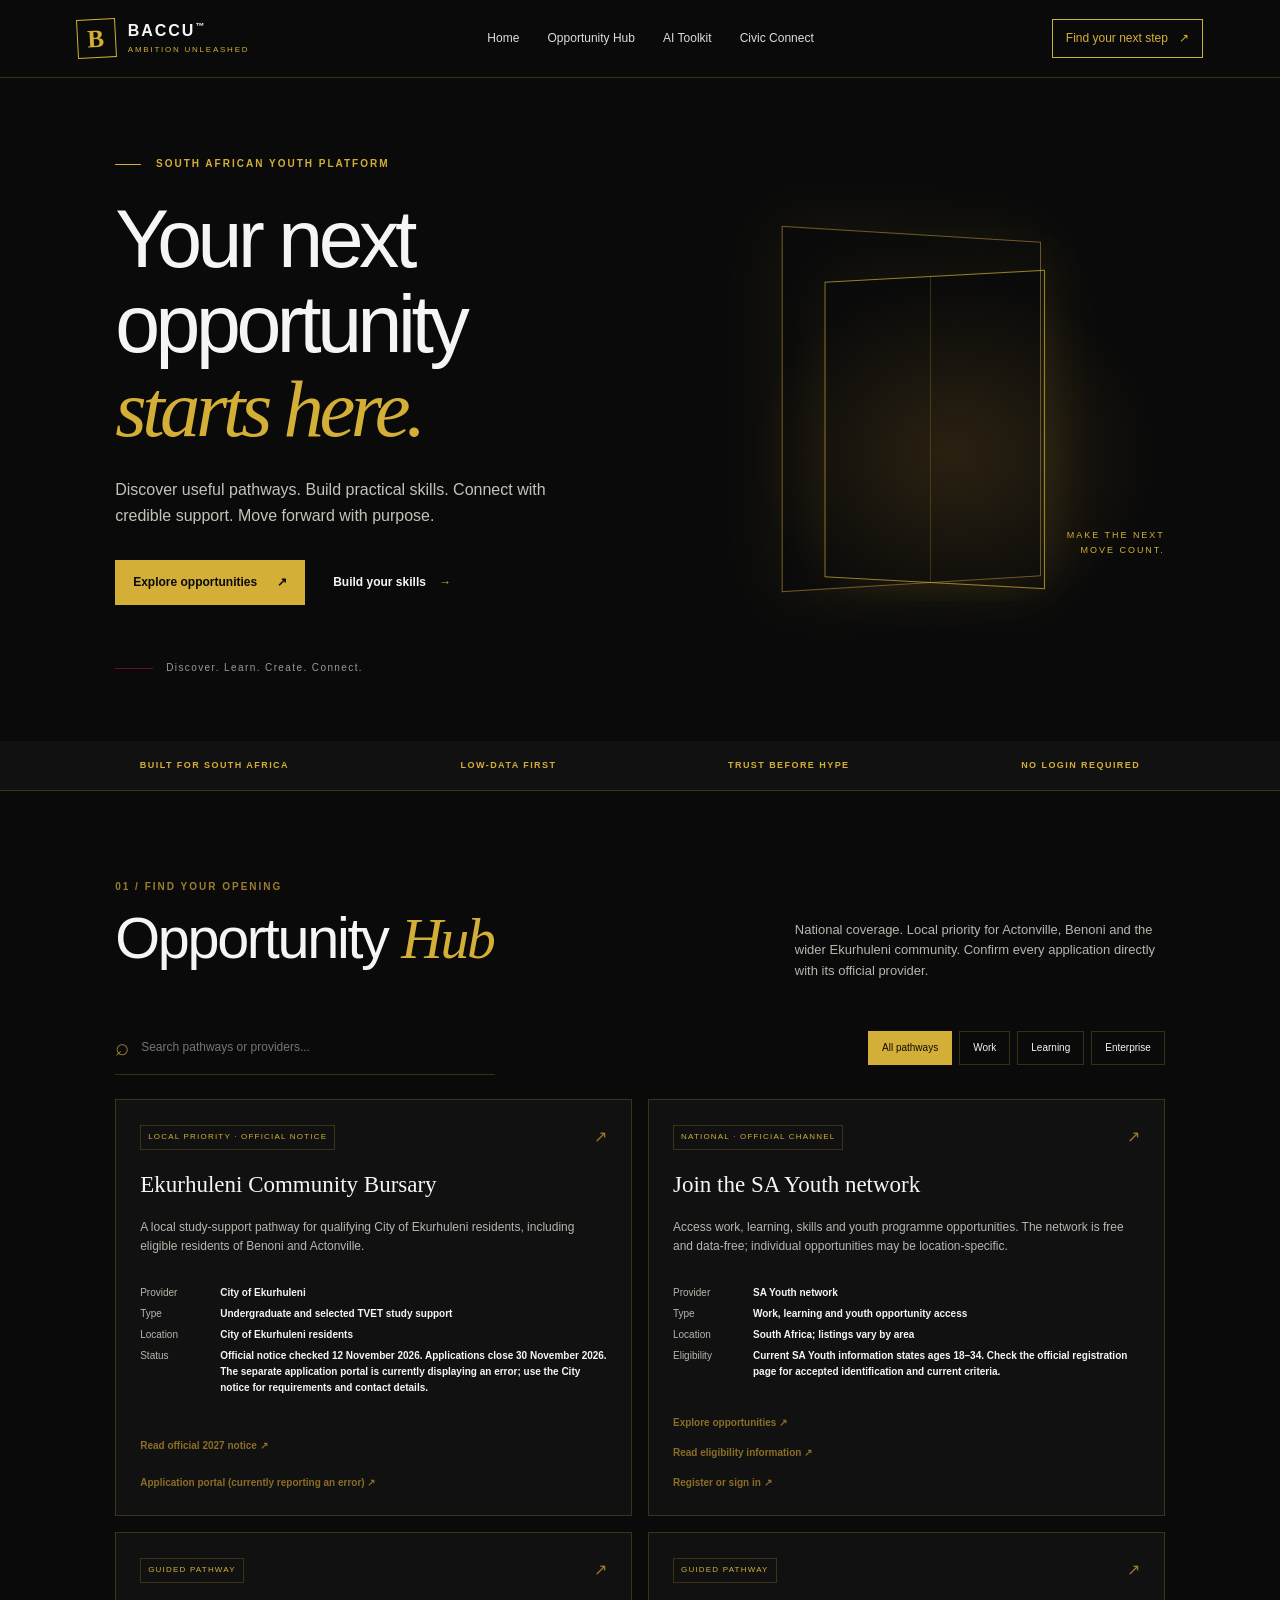
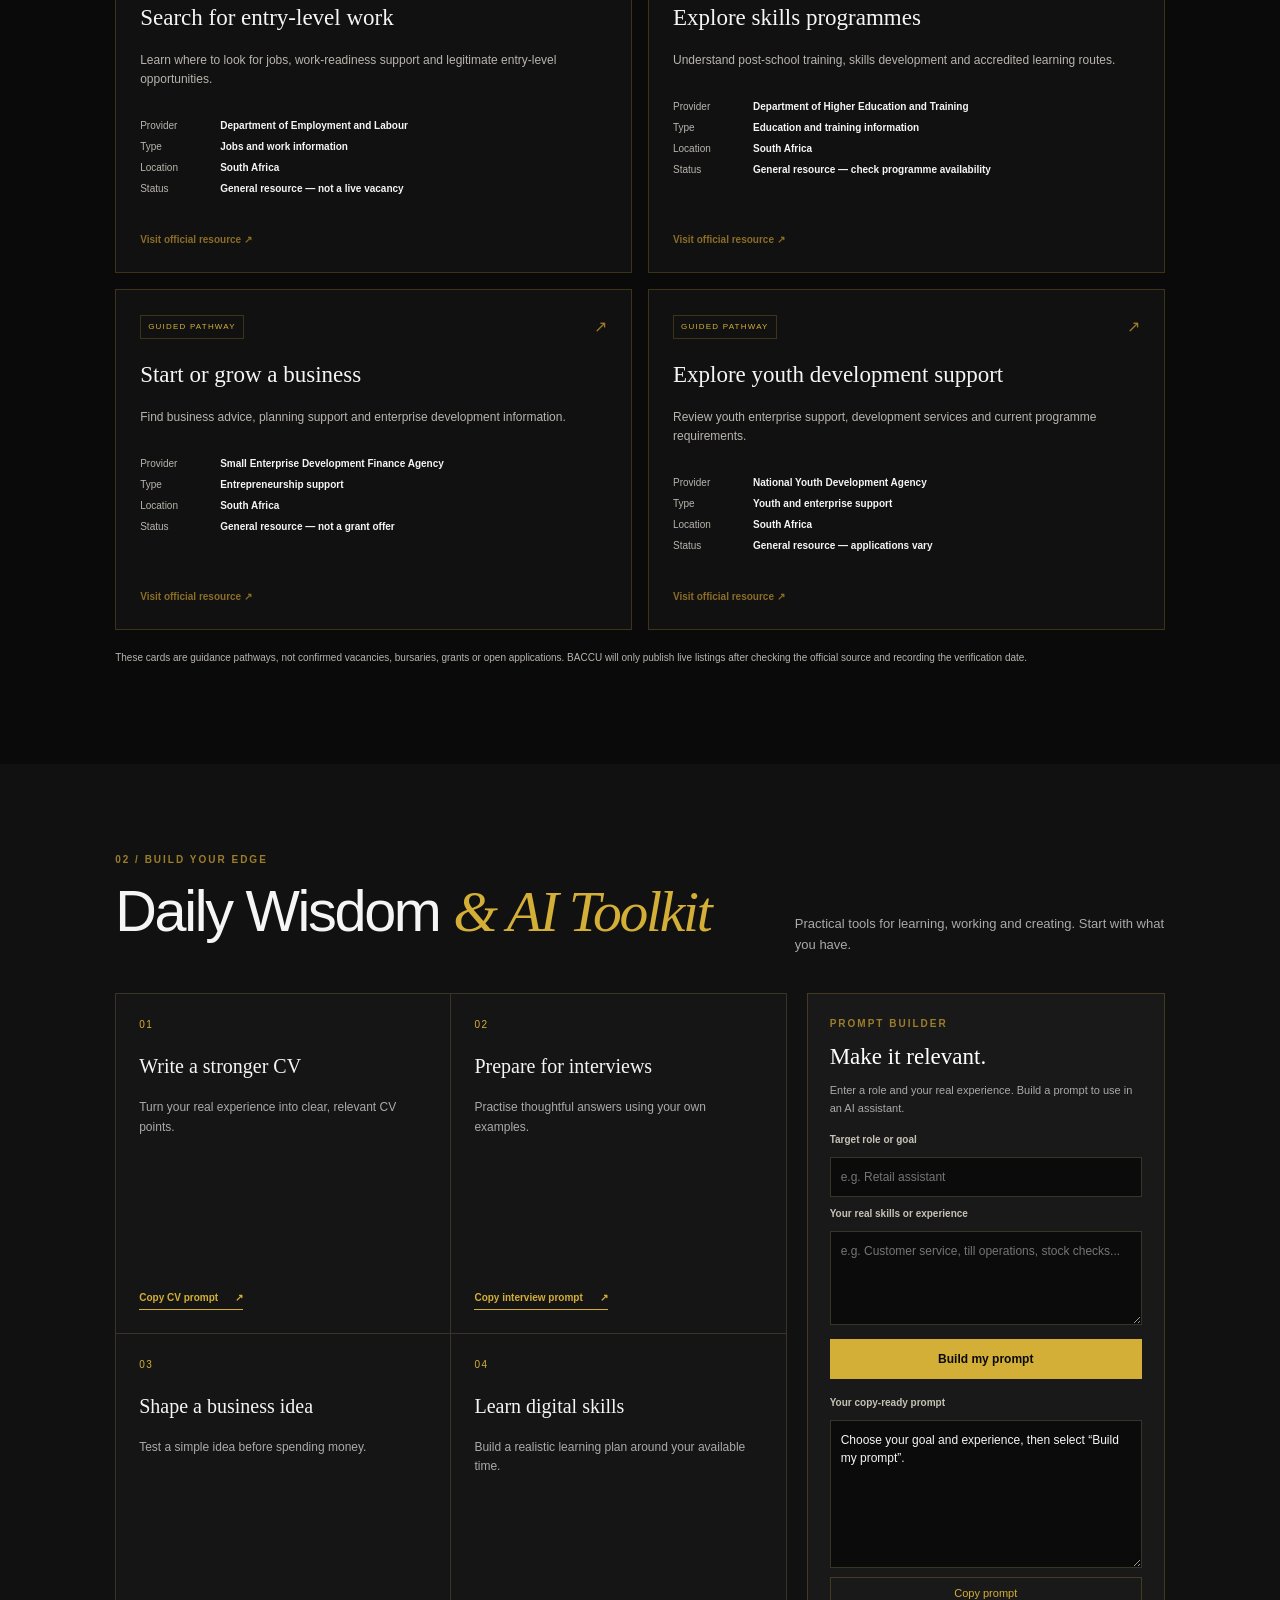
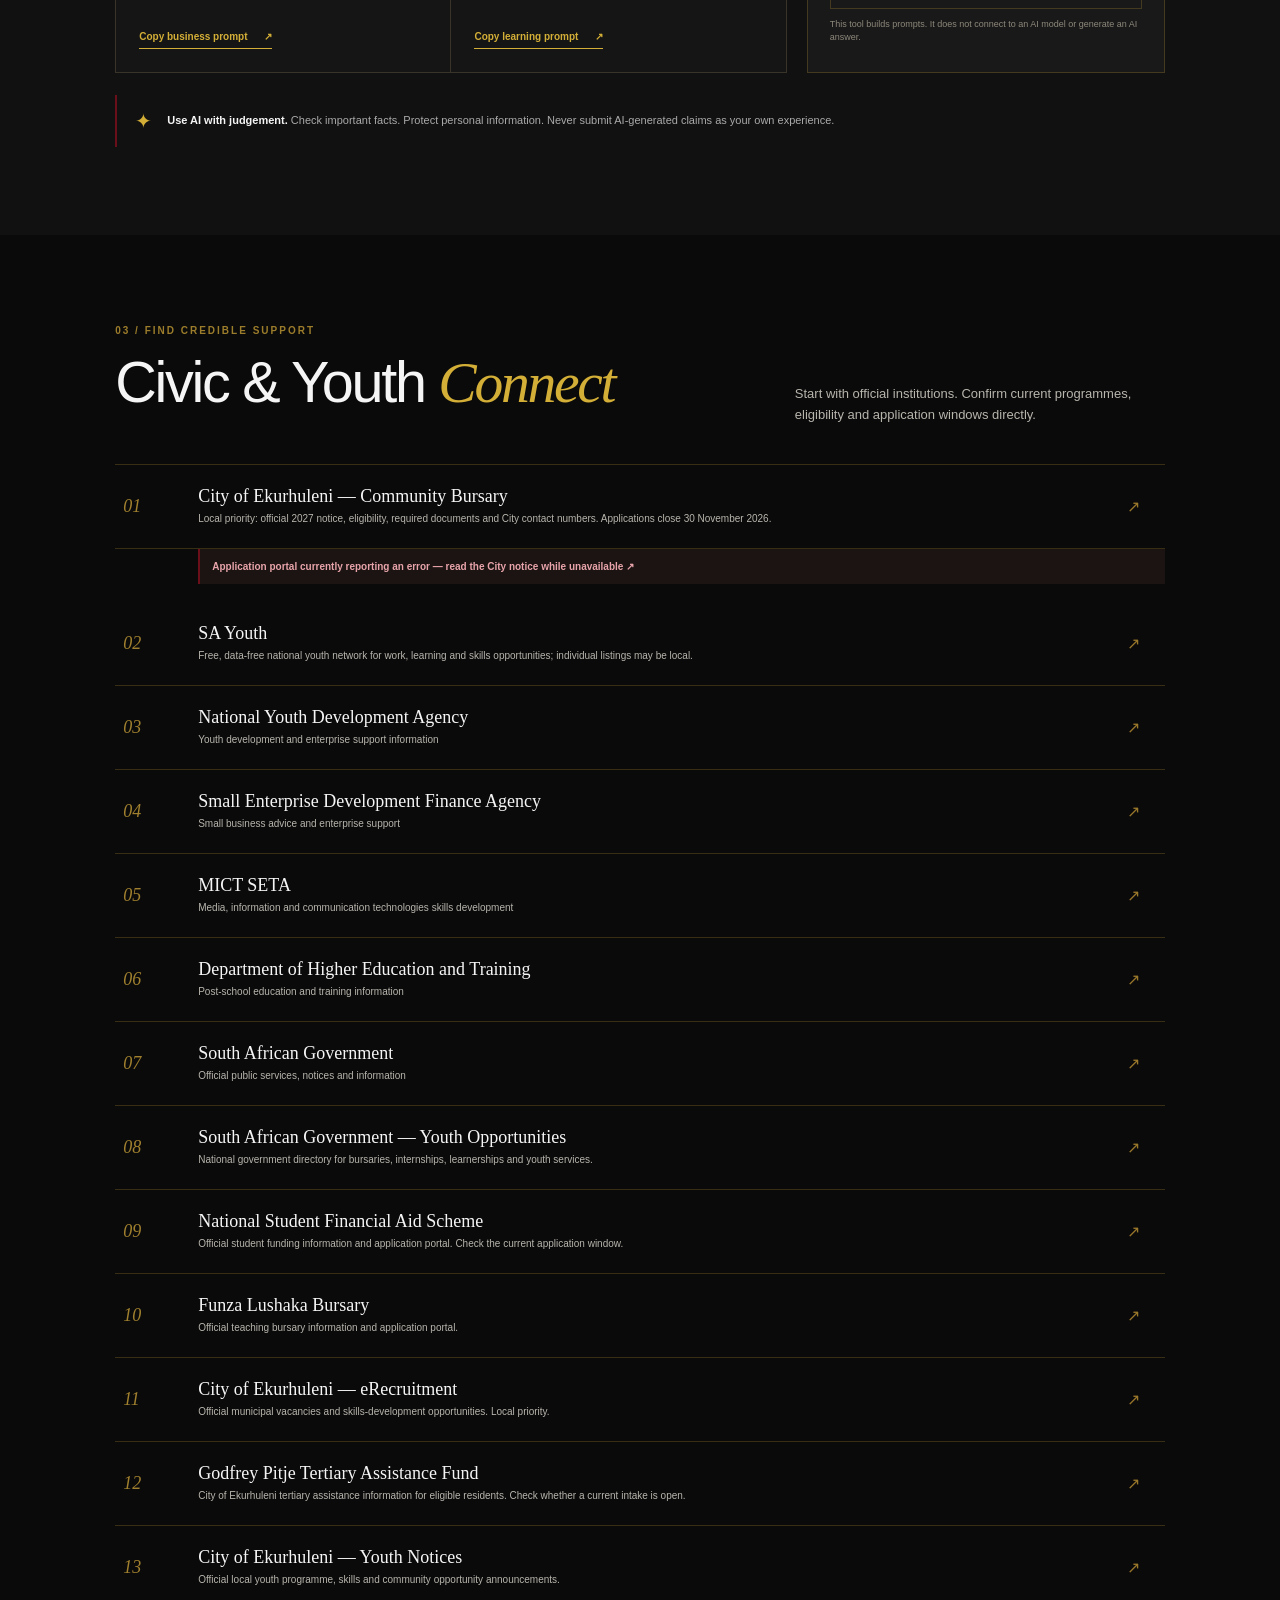
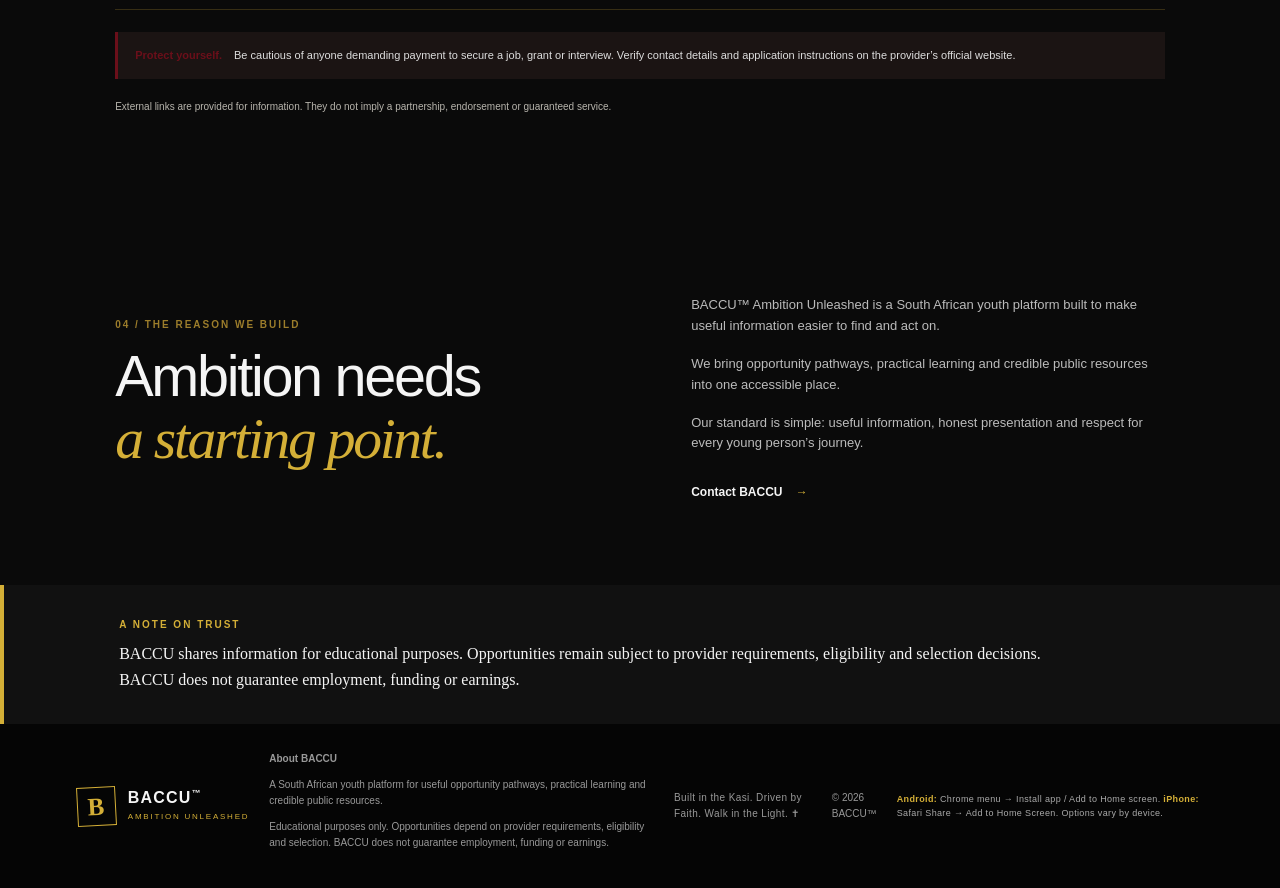
==== index.html @ 90cda519 "Add About BACCU and disclaimer to footer" ====
<!doctype html>
<html lang="en-ZA">
<head>
  <meta charset="utf-8">
  <meta name="viewport" content="width=device-width,initial-scale=1">
  <meta name="theme-color" content="#0A0A0A">
  <meta name="description" content="Discover credible opportunity pathways, build practical skills and connect with youth support in South Africa.">
  <meta name="color-scheme" content="dark">
  <link rel="manifest" href="manifest.webmanifest">
  <link rel="icon" href="assets/icon.svg" type="image/svg+xml">
  <link rel="apple-touch-icon" href="assets/icon.svg">
  <link rel="stylesheet" href="styles.css">
  <title>BACCU™ Ambition Unleashed — Your next opportunity starts here</title>
</head>
<body>
  <a class="skip-link" href="#main">Skip to content</a>
  <header class="site-header">
    <a class="brand" href="#home" aria-label="BACCU Ambition Unleashed home">
      <span class="brand-mark" aria-hidden="true">B</span>
      <span class="brand-copy"><strong>BACCU<span>™</span></strong><small>AMBITION UNLEASHED</small></span>
    </a>
    <button class="menu-toggle" type="button" aria-expanded="false" aria-controls="primary-nav">Menu</button>
    <nav id="primary-nav" class="nav" aria-label="Main navigation">
      <a href="#home">Home</a>
      <a href="#opportunities">Opportunity Hub</a>
      <a href="#toolkit">AI Toolkit</a>
      <a href="#connect">Civic Connect</a>
    </nav>
    <a class="header-cta" href="#opportunities">Find your next step <span aria-hidden="true">↗</span></a>
  </header>

  <main id="main">
    <section id="home" class="hero">
      <div class="hero-copy">
        <p class="eyebrow"><span></span> SOUTH AFRICAN YOUTH PLATFORM</p>
        <h1>Your next opportunity<br><em>starts here.</em></h1>
        <p class="hero-lede">Discover useful pathways. Build practical skills. Connect with credible support. Move forward with purpose.</p>
        <div class="hero-actions">
          <a class="button button-gold" href="#opportunities">Explore opportunities <span aria-hidden="true">↗</span></a>
          <a class="text-link" href="#toolkit">Build your skills <span aria-hidden="true">→</span></a>
        </div>
        <div class="hero-note"><span class="note-line"></span><span>Discover. Learn. Create. Connect.</span></div>
      </div>
      <div class="hero-art" role="img" aria-label="Abstract golden doorway representing a path forward">
        <div class="door door-back"></div><div class="door door-front"></div>
        <p class="art-caption">MAKE THE NEXT<br>MOVE COUNT.</p>
      </div>
    </section>

    <div class="trust-strip" aria-label="Platform principles">
      <span>BUILT FOR SOUTH AFRICA</span><span>LOW-DATA FIRST</span><span>TRUST BEFORE HYPE</span><span>NO LOGIN REQUIRED</span>
    </div>

    <section id="opportunities" class="section">
      <div class="section-heading">
        <div><p class="eyebrow">01 / FIND YOUR OPENING</p><h2>Opportunity <em>Hub</em></h2></div>
        <p>National coverage. Local priority for Actonville, Benoni and the wider Ekurhuleni community. Confirm every application directly with its official provider.</p>
      </div>
      <div class="filter-row">
        <label class="search-box"><span aria-hidden="true">⌕</span><span class="sr-only">Search pathways</span><input id="opportunity-search" type="search" placeholder="Search pathways or providers..." autocomplete="off"></label>
        <div class="filter-buttons" role="group" aria-label="Filter opportunity pathways">
          <button class="filter active" type="button" data-filter="all" aria-pressed="true">All pathways</button>
          <button class="filter" type="button" data-filter="work" aria-pressed="false">Work</button>
          <button class="filter" type="button" data-filter="learning" aria-pressed="false">Learning</button>
          <button class="filter" type="button" data-filter="enterprise" aria-pressed="false">Enterprise</button>
        </div>
      </div>
      <div id="opportunity-grid" class="card-grid">
        <article class="opportunity-card" data-category="learning" data-priority="local">
          <div class="card-top"><span class="tag">LOCAL PRIORITY · OFFICIAL NOTICE</span><span class="card-arrow" aria-hidden="true">↗</span></div>
          <h3>Ekurhuleni Community Bursary</h3>
          <p>A local study-support pathway for qualifying City of Ekurhuleni residents, including eligible residents of Benoni and Actonville.</p>
          <dl><div><dt>Provider</dt><dd>City of Ekurhuleni</dd></div><div><dt>Type</dt><dd>Undergraduate and selected TVET study support</dd></div><div><dt>Location</dt><dd>City of Ekurhuleni residents</dd></div><div><dt>Status</dt><dd>Official notice checked 12 November 2026. Applications close 30 November 2026. The separate application portal is currently displaying an error; use the City notice for requirements and contact details.</dd></div></dl>
          <a class="card-link" href="https://www.ekurhuleni.gov.za/campaigns/applications-for-the-2027-community-bursary-programme-now-open/" target="_blank" rel="noopener noreferrer">Read official 2027 notice ↗</a>
          <a class="card-link" href="https://bursaries.ekurhuleni.gov.za/" target="_blank" rel="noopener noreferrer">Application portal (currently reporting an error) ↗</a>
        </article>
        <article class="opportunity-card" data-category="work" data-priority="national">
          <div class="card-top"><span class="tag">NATIONAL · OFFICIAL CHANNEL</span><span class="card-arrow" aria-hidden="true">↗</span></div>
          <h3>Join the SA Youth network</h3>
          <p>Access work, learning, skills and youth programme opportunities. The network is free and data-free; individual opportunities may be location-specific.</p>
          <dl><div><dt>Provider</dt><dd>SA Youth network</dd></div><div><dt>Type</dt><dd>Work, learning and youth opportunity access</dd></div><div><dt>Location</dt><dd>South Africa; listings vary by area</dd></div><div><dt>Eligibility</dt><dd>Current SA Youth information states ages 18–34. Check the official registration page for accepted identification and current criteria.</dd></div></dl>
          <a class="card-link" href="https://sayouth.mobi/" target="_blank" rel="noopener noreferrer">Explore opportunities ↗</a>
          <a class="card-link" href="https://sayouth.mobi/About/EN" target="_blank" rel="noopener noreferrer">Read eligibility information ↗</a>
          <a class="card-link" href="https://sayouth.mobi/Join" target="_blank" rel="noopener noreferrer">Register or sign in ↗</a>
        </article>
        <article class="opportunity-card" data-category="work">
          <div class="card-top"><span class="tag">GUIDED PATHWAY</span><span class="card-arrow" aria-hidden="true">↗</span></div>
          <h3>Search for entry-level work</h3>
          <p>Learn where to look for jobs, work-readiness support and legitimate entry-level opportunities.</p>
          <dl><div><dt>Provider</dt><dd>Department of Employment and Labour</dd></div><div><dt>Type</dt><dd>Jobs and work information</dd></div><div><dt>Location</dt><dd>South Africa</dd></div><div><dt>Status</dt><dd>General resource — not a live vacancy</dd></div></dl>
          <a class="card-link" href="https://www.labour.gov.za/" target="_blank" rel="noopener noreferrer">Visit official resource ↗</a>
        </article>
        <article class="opportunity-card" data-category="learning">
          <div class="card-top"><span class="tag">GUIDED PATHWAY</span><span class="card-arrow" aria-hidden="true">↗</span></div>
          <h3>Explore skills programmes</h3>
          <p>Understand post-school training, skills development and accredited learning routes.</p>
          <dl><div><dt>Provider</dt><dd>Department of Higher Education and Training</dd></div><div><dt>Type</dt><dd>Education and training information</dd></div><div><dt>Location</dt><dd>South Africa</dd></div><div><dt>Status</dt><dd>General resource — check programme availability</dd></div></dl>
          <a class="card-link" href="https://www.dhet.gov.za/" target="_blank" rel="noopener noreferrer">Visit official resource ↗</a>
        </article>
        <article class="opportunity-card" data-category="enterprise">
          <div class="card-top"><span class="tag">GUIDED PATHWAY</span><span class="card-arrow" aria-hidden="true">↗</span></div>
          <h3>Start or grow a business</h3>
          <p>Find business advice, planning support and enterprise development information.</p>
          <dl><div><dt>Provider</dt><dd>Small Enterprise Development Finance Agency</dd></div><div><dt>Type</dt><dd>Entrepreneurship support</dd></div><div><dt>Location</dt><dd>South Africa</dd></div><div><dt>Status</dt><dd>General resource — not a grant offer</dd></div></dl>
          <a class="card-link" href="https://www.sedfa.org.za/" target="_blank" rel="noopener noreferrer">Visit official resource ↗</a>
        </article>
        <article class="opportunity-card" data-category="enterprise">
          <div class="card-top"><span class="tag">GUIDED PATHWAY</span><span class="card-arrow" aria-hidden="true">↗</span></div>
          <h3>Explore youth development support</h3>
          <p>Review youth enterprise support, development services and current programme requirements.</p>
          <dl><div><dt>Provider</dt><dd>National Youth Development Agency</dd></div><div><dt>Type</dt><dd>Youth and enterprise support</dd></div><div><dt>Location</dt><dd>South Africa</dd></div><div><dt>Status</dt><dd>General resource — applications vary</dd></div></dl>
          <a class="card-link" href="https://www.nyda.gov.za/" target="_blank" rel="noopener noreferrer">Visit official resource ↗</a>
        </article>
      </div>
      <p id="no-results" class="empty-state" hidden>No pathways match your search. Try another term or reset the filters.</p>
      <p class="section-footnote">These cards are guidance pathways, not confirmed vacancies, bursaries, grants or open applications. BACCU will only publish live listings after checking the official source and recording the verification date.</p>
    </section>

    <section id="toolkit" class="section section-dark">
      <div class="section-heading">
        <div><p class="eyebrow">02 / BUILD YOUR EDGE</p><h2>Daily Wisdom <em>&amp; AI Toolkit</em></h2></div>
        <p>Practical tools for learning, working and creating. Start with what you have.</p>
      </div>
      <div class="toolkit-layout">
        <div class="toolkit-grid">
          <article class="tool-card"><span class="tool-number">01</span><h3>Write a stronger CV</h3><p>Turn your real experience into clear, relevant CV points.</p><button class="prompt-button" type="button" data-prompt="Act as a South African CV coach. Help me create an honest, clear entry-level CV. Ask about my education, work experience, volunteering, projects and skills. Never invent qualifications, dates, employers or achievements. Use simple professional language.">Copy CV prompt <span>↗</span></button></article>
          <article class="tool-card"><span class="tool-number">02</span><h3>Prepare for interviews</h3><p>Practise thoughtful answers using your own examples.</p><button class="prompt-button" type="button" data-prompt="Act as a supportive interview coach for a South African entry-level applicant. Ask me one realistic interview question at a time. Help me structure truthful answers using the STAR method. Do not invent experience or achievements. Give practical feedback after each answer.">Copy interview prompt <span>↗</span></button></article>
          <article class="tool-card"><span class="tool-number">03</span><h3>Shape a business idea</h3><p>Test a simple idea before spending money.</p><button class="prompt-button" type="button" data-prompt="Help me test a small business idea in South Africa. Ask about the customer, problem, simple solution, costs, pricing and first low-cost test. Separate confirmed facts from assumptions. Do not promise funding, customers or profit.">Copy business prompt <span>↗</span></button></article>
          <article class="tool-card"><span class="tool-number">04</span><h3>Learn digital skills</h3><p>Build a realistic learning plan around your available time.</p><button class="prompt-button" type="button" data-prompt="Create a beginner-friendly 14-day plan to learn one useful digital skill. First ask about my goal, device, data limits and available time. Prefer free resources, practical exercises and a small portfolio project.">Copy learning prompt <span>↗</span></button></article>
        </div>
        <aside class="prompt-builder" aria-labelledby="builder-title">
          <p class="eyebrow">PROMPT BUILDER</p><h3 id="builder-title">Make it relevant.</h3>
          <p>Enter a role and your real experience. Build a prompt to use in an AI assistant.</p>
          <label for="prompt-role">Target role or goal</label><input id="prompt-role" type="text" maxlength="100" placeholder="e.g. Retail assistant">
          <label for="prompt-experience">Your real skills or experience</label><textarea id="prompt-experience" rows="4" maxlength="600" placeholder="e.g. Customer service, till operations, stock checks..."></textarea>
          <button id="build-prompt" class="button button-gold button-full" type="button">Build my prompt</button>
          <label for="generated-prompt">Your copy-ready prompt</label><textarea id="generated-prompt" rows="7" readonly aria-live="polite">Choose your goal and experience, then select “Build my prompt”.</textarea>
          <button id="copy-built-prompt" class="copy-secondary" type="button">Copy prompt</button>
          <p class="micro-note">This tool builds prompts. It does not connect to an AI model or generate an AI answer.</p>
        </aside>
      </div>
      <div class="toolkit-note"><span aria-hidden="true">✦</span><p><strong>Use AI with judgement.</strong> Check important facts. Protect personal information. Never submit AI-generated claims as your own experience.</p></div>
    </section>

    <section id="connect" class="section">
      <div class="section-heading">
        <div><p class="eyebrow">03 / FIND CREDIBLE SUPPORT</p><h2>Civic &amp; Youth <em>Connect</em></h2></div>
        <p>Start with official institutions. Confirm current programmes, eligibility and application windows directly.</p>
      </div>
      <div class="resource-list">
        <a class="resource" href="https://www.ekurhuleni.gov.za/campaigns/applications-for-the-2027-community-bursary-programme-now-open/" target="_blank" rel="noopener noreferrer"><span class="resource-index">01</span><span><strong>City of Ekurhuleni — Community Bursary</strong><small>Local priority: official 2027 notice, eligibility, required documents and City contact numbers. Applications close 30 November 2026.</small></span><span class="resource-out" aria-hidden="true">↗</span></a><a class="resource-action" href="https://bursaries.ekurhuleni.gov.za/" target="_blank" rel="noopener noreferrer">Application portal currently reporting an error — read the City notice while unavailable ↗</a>
        <a class="resource" href="https://sayouth.mobi/" target="_blank" rel="noopener noreferrer"><span class="resource-index">02</span><span><strong>SA Youth</strong><small>Free, data-free national youth network for work, learning and skills opportunities; individual listings may be local.</small></span><span class="resource-out" aria-hidden="true">↗</span></a>
        <a class="resource" href="https://www.nyda.gov.za/" target="_blank" rel="noopener noreferrer"><span class="resource-index">03</span><span><strong>National Youth Development Agency</strong><small>Youth development and enterprise support information</small></span><span class="resource-out" aria-hidden="true">↗</span></a>
        <a class="resource" href="https://www.sedfa.org.za/" target="_blank" rel="noopener noreferrer"><span class="resource-index">04</span><span><strong>Small Enterprise Development Finance Agency</strong><small>Small business advice and enterprise support</small></span><span class="resource-out" aria-hidden="true">↗</span></a>
        <a class="resource" href="https://mict.org.za/" target="_blank" rel="noopener noreferrer"><span class="resource-index">05</span><span><strong>MICT SETA</strong><small>Media, information and communication technologies skills development</small></span><span class="resource-out" aria-hidden="true">↗</span></a>
        <a class="resource" href="https://www.dhet.gov.za/" target="_blank" rel="noopener noreferrer"><span class="resource-index">06</span><span><strong>Department of Higher Education and Training</strong><small>Post-school education and training information</small></span><span class="resource-out" aria-hidden="true">↗</span></a>
        <a class="resource" href="https://www.gov.za/" target="_blank" rel="noopener noreferrer"><span class="resource-index">07</span><span><strong>South African Government</strong><small>Official public services, notices and information</small></span><span class="resource-out" aria-hidden="true">↗</span></a>
        <a class="resource" href="https://www.gov.za/issues/government-and-opportunities-youth" target="_blank" rel="noopener noreferrer"><span class="resource-index">08</span><span><strong>South African Government — Youth Opportunities</strong><small>National government directory for bursaries, internships, learnerships and youth services.</small></span><span class="resource-out" aria-hidden="true">↗</span></a>
        <a class="resource" href="https://www.nsfas.org.za/" target="_blank" rel="noopener noreferrer"><span class="resource-index">09</span><span><strong>National Student Financial Aid Scheme</strong><small>Official student funding information and application portal. Check the current application window.</small></span><span class="resource-out" aria-hidden="true">↗</span></a>
        <a class="resource" href="https://www.funzalushaka.doe.gov.za/" target="_blank" rel="noopener noreferrer"><span class="resource-index">10</span><span><strong>Funza Lushaka Bursary</strong><small>Official teaching bursary information and application portal.</small></span><span class="resource-out" aria-hidden="true">↗</span></a>
        <a class="resource" href="https://rems.ekurhuleni.gov.za/eRecruitment/" target="_blank" rel="noopener noreferrer"><span class="resource-index">11</span><span><strong>City of Ekurhuleni — eRecruitment</strong><small>Official municipal vacancies and skills-development opportunities. Local priority.</small></span><span class="resource-out" aria-hidden="true">↗</span></a>
        <a class="resource" href="https://gptaf.ekurhuleni.gov.za/" target="_blank" rel="noopener noreferrer"><span class="resource-index">12</span><span><strong>Godfrey Pitje Tertiary Assistance Fund</strong><small>City of Ekurhuleni tertiary assistance information for eligible residents. Check whether a current intake is open.</small></span><span class="resource-out" aria-hidden="true">↗</span></a>
        <a class="resource" href="https://www.ekurhuleni.gov.za/category/press-releases/youth/" target="_blank" rel="noopener noreferrer"><span class="resource-index">13</span><span><strong>City of Ekurhuleni — Youth Notices</strong><small>Official local youth programme, skills and community opportunity announcements.</small></span><span class="resource-out" aria-hidden="true">↗</span></a>
      </div>
      <div class="safety-note"><strong>Protect yourself.</strong><span>Be cautious of anyone demanding payment to secure a job, grant or interview. Verify contact details and application instructions on the provider’s official website.</span></div>
      <p class="section-footnote">External links are provided for information. They do not imply a partnership, endorsement or guaranteed service.</p>
    </section>

    <section id="about" class="about-section">
      <div><p class="eyebrow">04 / THE REASON WE BUILD</p><h2>Ambition needs<br><em>a starting point.</em></h2></div>
      <div class="about-copy"><p>BACCU™ Ambition Unleashed is a South African youth platform built to make useful information easier to find and act on.</p><p>We bring opportunity pathways, practical learning and credible public resources into one accessible place.</p><p>Our standard is simple: useful information, honest presentation and respect for every young person’s journey.</p><a class="text-link" href="mailto:baccu.global@gmail.com">Contact BACCU <span aria-hidden="true">→</span></a></div>
    </section>

    <section class="disclaimer">
      <p class="eyebrow">A NOTE ON TRUST</p>
      <p>BACCU shares information for educational purposes. Opportunities remain subject to provider requirements, eligibility and selection decisions. BACCU does not guarantee employment, funding or earnings.</p>
    </section>
  </main>

  <footer class="footer">
    <a class="brand" href="#home"><span class="brand-mark" aria-hidden="true">B</span><span class="brand-copy"><strong>BACCU<span>™</span></strong><small>AMBITION UNLEASHED</small></span></a>
    <div class="footer-about"><strong>About BACCU</strong><p>A South African youth platform for useful opportunity pathways, practical learning and credible public resources.</p><p class="footer-disclaimer">Educational purposes only. Opportunities depend on provider requirements, eligibility and selection. BACCU does not guarantee employment, funding or earnings.</p></div>
    <p>Built in the Kasi. Driven by Faith. Walk in the Light. ✝</p>
    <div class="footer-tools"><button id="install-app" type="button" hidden>Install app</button><span>© <span id="year"></span> BACCU™</span></div><p class="install-help"><strong>Android:</strong> Chrome menu → Install app / Add to Home screen. <strong>iPhone:</strong> Safari Share → Add to Home Screen. Options vary by device.</p>
  </footer>
  <div id="toast" class="toast" role="status" aria-live="polite"></div>
  <script src="app.js" defer></script>
</body>
</html>
---- styles.css ----
:root{--black:#0A0A0A;--gold:#D4AF37;--white:#F5F5F5;--muted:#aaa69c;--crimson:#6B0F1A;--line:rgba(212,175,55,.22);--serif:Georgia,'Times New Roman',serif;--sans:Arial,Helvetica,sans-serif}*{box-sizing:border-box}html{scroll-behavior:smooth;scroll-padding-top:92px}body{margin:0;background:#f5f3ee;color:var(--black);font-family:var(--sans);line-height:1.6}a{color:inherit}.skip-link{position:absolute;left:-999px;top:8px;background:var(--gold);color:#111;padding:10px;z-index:99}.skip-link:focus{left:8px}.site-header{min-height:78px;padding:12px 6vw;display:flex;align-items:center;justify-content:space-between;gap:22px;background:var(--black);color:var(--white);border-bottom:1px solid var(--line);position:sticky;top:0;z-index:20}.brand{display:flex;gap:12px;align-items:center;text-decoration:none;letter-spacing:.12em;flex-shrink:0}.brand-mark{width:39px;height:39px;border:1px solid var(--gold);color:var(--gold);display:grid;place-items:center;font:600 25px var(--serif);transform:rotate(-3deg)}.brand-copy strong{display:block;font-size:16px;line-height:1.2}.brand-copy strong span{font-size:9px;vertical-align:top}.brand-copy small{display:block;font-size:8px;letter-spacing:.22em;color:var(--gold);margin-top:4px}.nav{display:flex;gap:clamp(12px,2.2vw,30px)}.nav a,.header-cta{font-size:12px;text-decoration:none;color:#ddd}.nav a:hover,.text-link:hover{color:var(--gold)}.header-cta{border:1px solid var(--gold);padding:9px 13px;color:var(--gold);white-space:nowrap}.header-cta span{margin-left:8px}.menu-toggle{display:none;background:none;border:1px solid var(--gold);color:var(--gold);padding:8px 12px}.hero{min-height:590px;background:var(--black);color:var(--white);padding:78px 9vw 65px;display:grid;grid-template-columns:1.05fr .95fr;align-items:center;gap:5vw;overflow:hidden}.eyebrow{font-size:10px;letter-spacing:.2em;font-weight:700;color:#9c7d2b;margin:0}.hero .eyebrow{color:var(--gold)}.hero .eyebrow span{display:inline-block;width:26px;height:1px;background:var(--gold);vertical-align:middle;margin-right:10px}.hero h1{font-size:clamp(48px,6.3vw,86px);line-height:1.05;letter-spacing:-.055em;margin:25px 0;font-weight:500}.hero h1 em,h2 em{font-family:var(--serif);font-weight:500;color:var(--gold)}.hero-lede{max-width:470px;color:#c5c2ba;font-size:16px}.hero-actions{display:flex;align-items:center;gap:28px;margin-top:32px;flex-wrap:wrap}.button{display:inline-flex;align-items:center;justify-content:center;gap:20px;padding:13px 18px;text-decoration:none;font-size:12px;font-weight:700;border:0;cursor:pointer}.button-gold{background:var(--gold);color:var(--black)}.button-gold:hover{background:#e5c158}.text-link{font-size:12px;text-decoration:none;font-weight:700;color:var(--white)}.text-link span{margin-left:10px;color:var(--gold)}.hero-note{display:flex;align-items:center;gap:13px;color:#999;font-size:10px;letter-spacing:.14em;margin-top:55px}.note-line{width:38px;height:1px;background:var(--crimson)}.hero-art{height:370px;position:relative;display:flex;align-items:center;justify-content:center;background:radial-gradient(ellipse at 55% 60%,#2a2111 0,transparent 55%)}.door{position:absolute;bottom:18px;border:1px solid rgba(212,175,55,.7);width:48%;height:83%;transform:perspective(600px) rotateY(-12deg);box-shadow:0 0 60px #d4af3714}.door-back{width:56%;height:94%;border-color:#6e5928;transform:perspective(600px) rotateY(12deg) translateX(-14px)}.door-front:after{content:"";position:absolute;left:50%;top:0;bottom:0;width:1px;background:var(--line)}.art-caption{position:absolute;bottom:34px;right:0;font-size:9px;letter-spacing:.22em;line-height:1.7;color:var(--gold);text-align:right}.trust-strip{display:flex;justify-content:space-around;gap:20px;padding:17px 5vw;background:#e9e5dc;border-bottom:1px solid #d6d0c4;font-size:9px;letter-spacing:.16em;color:#665a3e;font-weight:700}.section{padding:88px 9vw}.section-dark{background:#111;color:var(--white)}.section-heading{display:flex;justify-content:space-between;align-items:end;gap:40px;margin-bottom:38px}.section-heading h2,.about-section h2{font-size:clamp(38px,4.5vw,60px);line-height:1.08;letter-spacing:-.04em;font-weight:500;margin:12px 0}.section-heading>p{max-width:370px;color:#777;font-size:13px;margin:0}.section-dark .section-heading>p{color:#aaa}.filter-row{display:flex;justify-content:space-between;align-items:center;gap:20px;margin-bottom:24px}.search-box{display:flex;align-items:center;gap:10px;border-bottom:1px solid #aaa;width:min(380px,100%);padding:8px 0}.search-box>span:first-child{font-size:24px;color:#9a7b2e}.search-box input{border:0;background:transparent;outline:0;width:100%;font:inherit;font-size:12px;color:#111}.filter-buttons{display:flex;gap:7px;flex-wrap:wrap}.filter{border:1px solid #d4cec2;background:transparent;padding:8px 13px;font:inherit;font-size:10px;cursor:pointer}.filter.active,.filter:hover{background:var(--black);color:var(--gold);border-color:var(--black)}.card-grid{display:grid;grid-template-columns:repeat(2,minmax(0,1fr));gap:16px}.opportunity-card{background:#fff;padding:24px;border:1px solid #e3ded4;min-height:310px;display:flex;flex-direction:column}.card-top{display:flex;justify-content:space-between;align-items:center}.tag{font-size:8px;letter-spacing:.15em;color:#866a25;border:1px solid #d9c995;padding:5px 7px}.card-arrow{color:#9d7b28}.opportunity-card h3,.tool-card h3,.prompt-builder h3{font:500 23px var(--serif);margin:22px 0 8px}.opportunity-card p,.tool-card p{font-size:12px;color:#777}.opportunity-card dl{margin:12px 0 16px;font-size:10px}.opportunity-card dl div{display:grid;grid-template-columns:72px 1fr;gap:8px;margin:5px 0}.opportunity-card dt{color:#888}.opportunity-card dd{margin:0;font-weight:600}.card-link{font-size:10px;font-weight:700;text-decoration:none;margin-top:auto;padding-top:14px;color:#8b6d25}.card-link:hover{text-decoration:underline}.section-footnote{font-size:10px;color:#89857b;margin-top:20px}.section-dark .section-footnote{color:#aaa}.empty-state{padding:20px;background:#fff;border:1px solid #e3ded4;font-size:13px}.toolkit-layout{display:grid;grid-template-columns:minmax(0,1.5fr) minmax(260px,.8fr);gap:20px;align-items:stretch}.toolkit-grid{display:grid;grid-template-columns:repeat(2,minmax(0,1fr));gap:1px;background:#39342a;border:1px solid #39342a}.tool-card{background:#151515;padding:23px;min-height:230px;display:flex;flex-direction:column}.tool-number{font-size:10px;color:var(--gold);letter-spacing:.16em}.tool-card h3{color:var(--white);font-size:20px}.tool-card p{color:#aaa}.prompt-button{margin-top:auto;align-self:flex-start;border:0;border-bottom:1px solid var(--gold);background:none;color:var(--gold);padding:10px 0 6px;font:600 10px var(--sans);cursor:pointer}.prompt-button span{margin-left:14px}.prompt-builder{background:#191919;border:1px solid var(--line);padding:22px;display:flex;flex-direction:column;gap:9px}.prompt-builder h3{color:#fff;margin:3px 0}.prompt-builder>p:not(.eyebrow){color:#aaa;font-size:11px;margin:0 0 5px}.prompt-builder label{font-size:10px;color:#c7c2b5;font-weight:700}.prompt-builder input,.prompt-builder textarea{width:100%;border:1px solid #39342a;background:#0b0b0b;color:#f5f5f5;padding:10px;font:12px/1.5 var(--sans);border-radius:0;resize:vertical}.prompt-builder input:focus,.prompt-builder textarea:focus{outline:1px solid var(--gold)}.button-full{width:100%;margin:5px 0 7px}.copy-secondary{background:transparent;color:var(--gold);border:1px solid var(--line);padding:9px;font-size:11px;cursor:pointer}.micro-note{font-size:9px!important;color:#8d887b!important;line-height:1.5}.toolkit-note{display:flex;gap:15px;align-items:center;margin-top:22px;border-left:2px solid var(--crimson);padding:10px 18px;color:#aaa;font-size:11px}.toolkit-note>span{color:var(--gold);font-size:20px}.toolkit-note p{margin:0}.toolkit-note strong{color:var(--white)}.resource-list{border-top:1px solid #d8d1c3}.resource{display:grid;grid-template-columns:55px 1fr 30px;align-items:center;gap:20px;padding:21px 8px;border-bottom:1px solid #d8d1c3;text-decoration:none;transition:background .15s}.resource:hover{background:#ebe6dc}.resource-index{font:italic 18px var(--serif);color:#a0802e}.resource strong{display:block;font:500 18px var(--serif)}.resource small{display:block;color:#777;font-size:10px;margin-top:4px}.resource-out{color:#99772b}.safety-note{display:flex;gap:12px;align-items:flex-start;margin-top:22px;padding:15px 17px;background:#f0e8d9;border-left:3px solid var(--crimson);font-size:11px;color:#635a4a}.safety-note strong{color:#6b0f1a;white-space:nowrap}.about-section{background:var(--black);color:var(--white);padding:82px 9vw;display:grid;grid-template-columns:1fr 1fr;gap:8vw;align-items:center}.about-copy{max-width:500px;color:#bbb;font-size:13px}.about-copy p{margin:0 0 17px}.about-copy .text-link{display:inline-block;color:var(--white);margin-top:12px}.disclaimer{padding:32px 9vw;background:#e8e2d6;border-left:4px solid var(--gold)}.disclaimer p:last-child{max-width:950px;font:500 16px/1.6 var(--serif);margin:8px 0 0}.footer{background:#050505;color:#999;padding:27px 6vw;display:flex;align-items:center;justify-content:space-between;gap:20px;font-size:10px}.footer .brand{color:var(--white)}.footer>p{letter-spacing:.04em}.footer-tools{display:flex;align-items:center;gap:16px}.footer-tools button{background:transparent;border:1px solid var(--gold);color:var(--gold);padding:7px 10px;font-size:10px;cursor:pointer}.toast{position:fixed;bottom:20px;left:50%;transform:translate(-50%,20px);opacity:0;background:var(--gold);color:#111;padding:11px 16px;font-size:12px;z-index:50;transition:opacity .2s,transform .2s;pointer-events:none;max-width:90vw;text-align:center}.toast.show{opacity:1;transform:translate(-50%,0)}.sr-only{position:absolute;width:1px;height:1px;padding:0;margin:-1px;overflow:hidden;clip:rect(0,0,0,0);white-space:nowrap;border:0}[hidden]{display:none!important}:focus-visible{outline:2px solid var(--gold);outline-offset:3px}@media(max-width:950px){.site-header{padding-left:4vw;padding-right:4vw}.nav{gap:13px}.hero{padding-left:7vw;padding-right:7vw}.section{padding:72px 7vw}.toolkit-layout{grid-template-columns:1fr}.prompt-builder{max-width:none}}@media(max-width:680px){html{scroll-padding-top:76px}.site-header{min-height:68px;padding:10px 5vw}.header-cta{display:none}.menu-toggle{display:block}.nav{display:none;position:absolute;top:67px;left:0;right:0;padding:18px 6vw 23px;background:#0a0a0a;border-top:1px solid var(--line);flex-direction:column;gap:17px}.nav.open{display:flex}.hero{display:block;padding:60px 7vw 44px;min-height:unset}.hero h1{font-size:clamp(46px,12vw,66px)}.hero-art{height:255px;margin-top:15px}.hero-note{margin-top:35px}.trust-strip{justify-content:flex-start;overflow-x:auto;white-space:nowrap;padding:14px 7vw}.section{padding:58px 7vw}.section-heading{display:block;margin-bottom:27px}.section-heading>p{margin-top:13px}.filter-row{display:block}.filter-buttons{overflow-x:auto;flex-wrap:nowrap;margin-top:15px;padding:3px 0 7px}.filter{white-space:nowrap}.card-grid,.toolkit-grid{grid-template-columns:1fr}.opportunity-card{min-height:280px}.tool-card{min-height:200px}.resource{grid-template-columns:30px 1fr 20px;gap:12px;padding:17px 2px}.resource strong{font-size:16px}.about-section{grid-template-columns:1fr;gap:14px;padding:58px 7vw}.footer{align-items:flex-start;flex-direction:column;padding:25px 7vw;gap:12px}.disclaimer{padding:25px 7vw}.disclaimer p:last-child{font-size:14px}.safety-note{display:block}.safety-note strong{display:block;margin-bottom:5px}}@media(prefers-reduced-motion:reduce){html{scroll-behavior:auto}*,*:before,*:after{transition:none!important}}
/* BACCU QA: Ekurhuleni fallback and mobile installation guidance */
.resource-action{display:block;margin:0 0 18px 83px;padding:10px 12px;border-left:2px solid #6b0f1a;background:#f0e8d9;color:#6b0f1a;font-size:10px;font-weight:700;text-decoration:none;line-height:1.5}.resource-action:hover{text-decoration:underline}.install-help{max-width:360px;font-size:9px;line-height:1.6;color:#aaa;margin:0}.install-help strong{color:#d4af37}@media(max-width:680px){.resource-action{margin-left:42px}.install-help{max-width:100%}}

/* Brand surface and mobile section navigation */
body{background:var(--black);color:var(--white)}
.trust-strip{background:#111;color:#d4af37;border-color:var(--line)}
.section{background:var(--black);color:var(--white)}
.section-dark{background:#111}
.section-heading>p,.section-footnote{color:#b8b5ad}
.search-box{border-color:var(--line)}
.search-box input{color:var(--white)}
.filter{border-color:var(--line);color:var(--white)}
.filter.active,.filter:hover{background:var(--gold);color:var(--black);border-color:var(--gold)}
.opportunity-card{background:#111;color:var(--white);border-color:var(--line)}
.opportunity-card p,.opportunity-card dt{color:#b8b5ad}
.opportunity-card dd{color:var(--white)}
.tag{color:var(--gold);border-color:var(--line)}
.empty-state{background:#111;color:var(--white);border-color:var(--line)}
.resource-list,.resource{border-color:var(--line)}
.resource:hover{background:#17130a}
.resource small{color:#b8b5ad}
.safety-note{background:#1b1413;color:#ddd;border-color:var(--crimson)}
.disclaimer{background:#111;color:var(--white);border-color:var(--gold)}
.disclaimer .eyebrow{color:var(--gold)}
.resource-action{background:#1b1413;color:#e8a4aa;border-color:var(--crimson)}
@media(max-width:680px){
  html{scroll-padding-top:78px;scroll-padding-bottom:76px}
  body{padding-bottom:calc(68px + env(safe-area-inset-bottom))}
  .site-header{position:sticky;top:0}
  .nav,.nav.open{position:fixed;top:auto;left:0;right:0;bottom:0;z-index:40;display:grid;grid-template-columns:repeat(4,minmax(0,1fr));gap:0;padding:7px 5px calc(7px + env(safe-area-inset-bottom));background:#0a0a0a;border-top:1px solid var(--gold);}
  .nav a{min-height:48px;display:flex;align-items:center;justify-content:center;text-align:center;padding:5px 2px;color:var(--white);font-size:10px;line-height:1.2}
  .nav a:hover,.nav a:focus-visible{color:var(--gold)}
  .menu-toggle{display:none}
  .toast{bottom:calc(80px + env(safe-area-inset-bottom))}
}
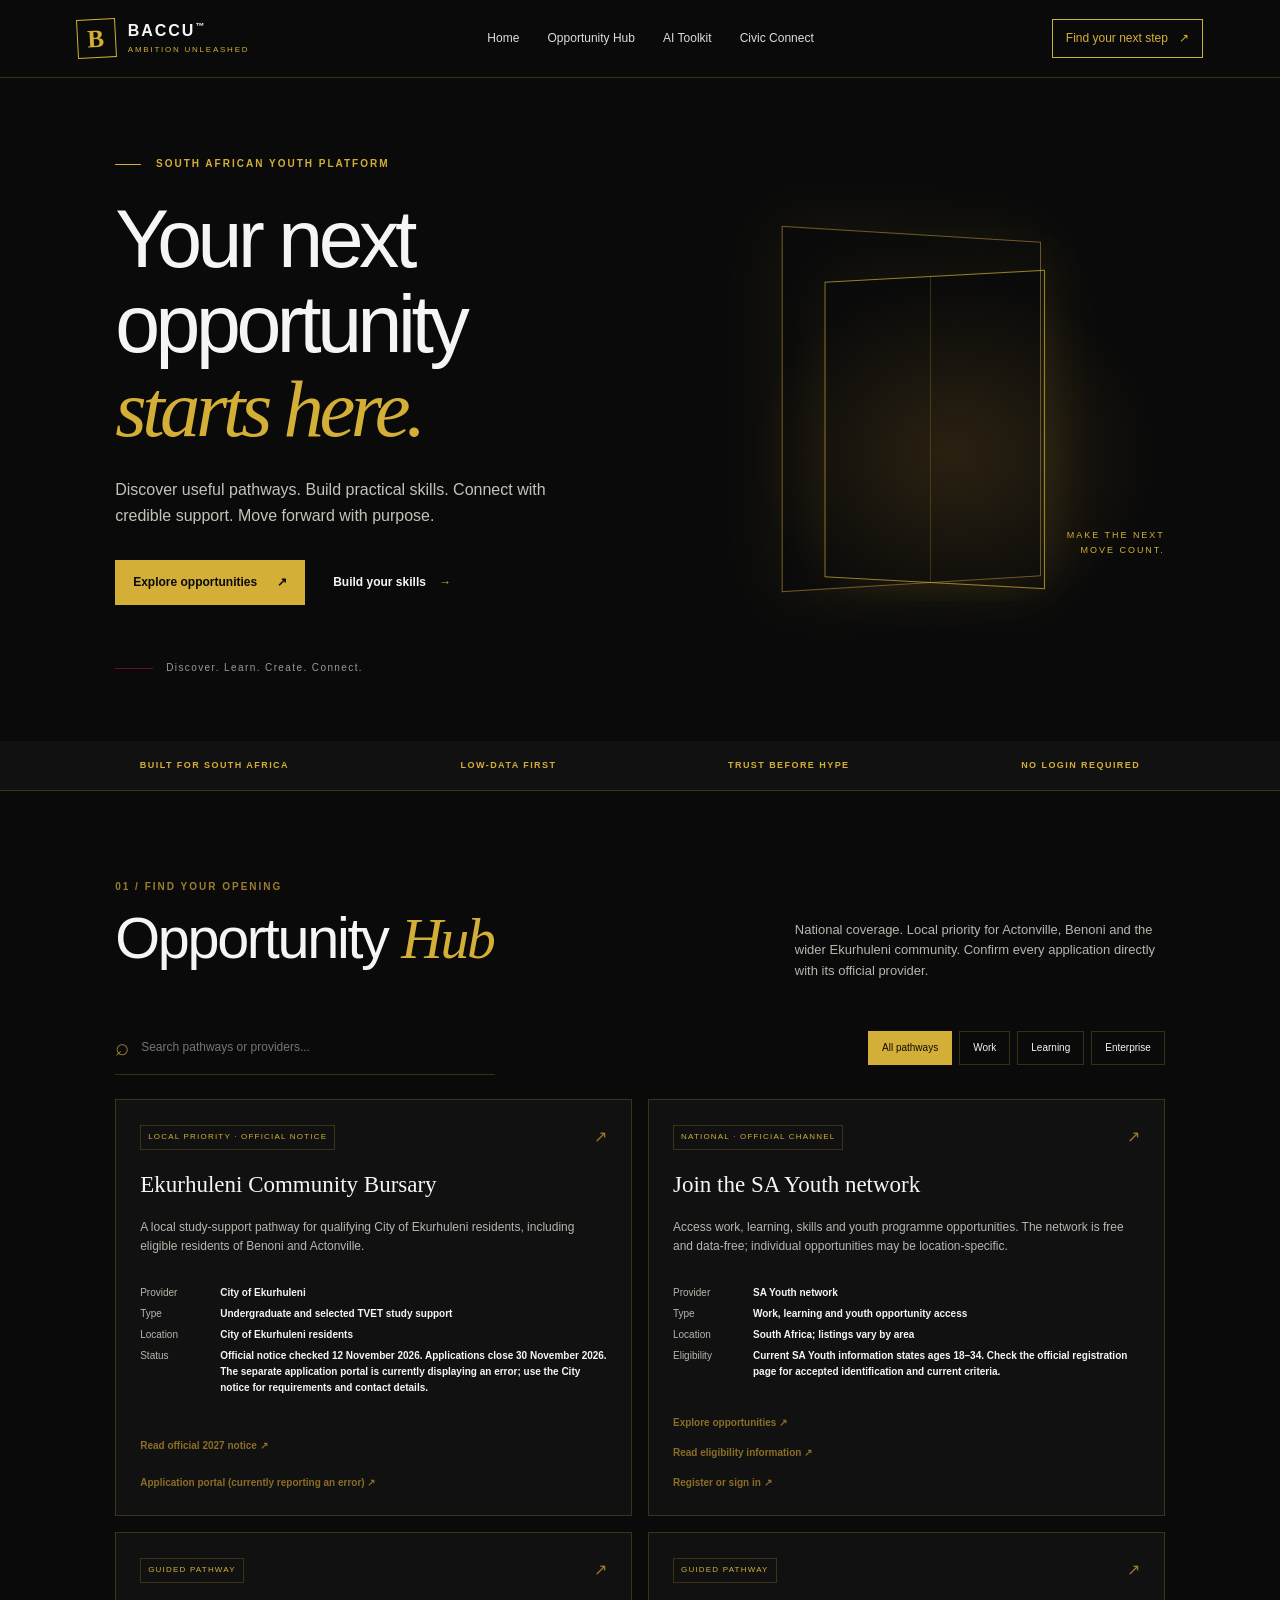
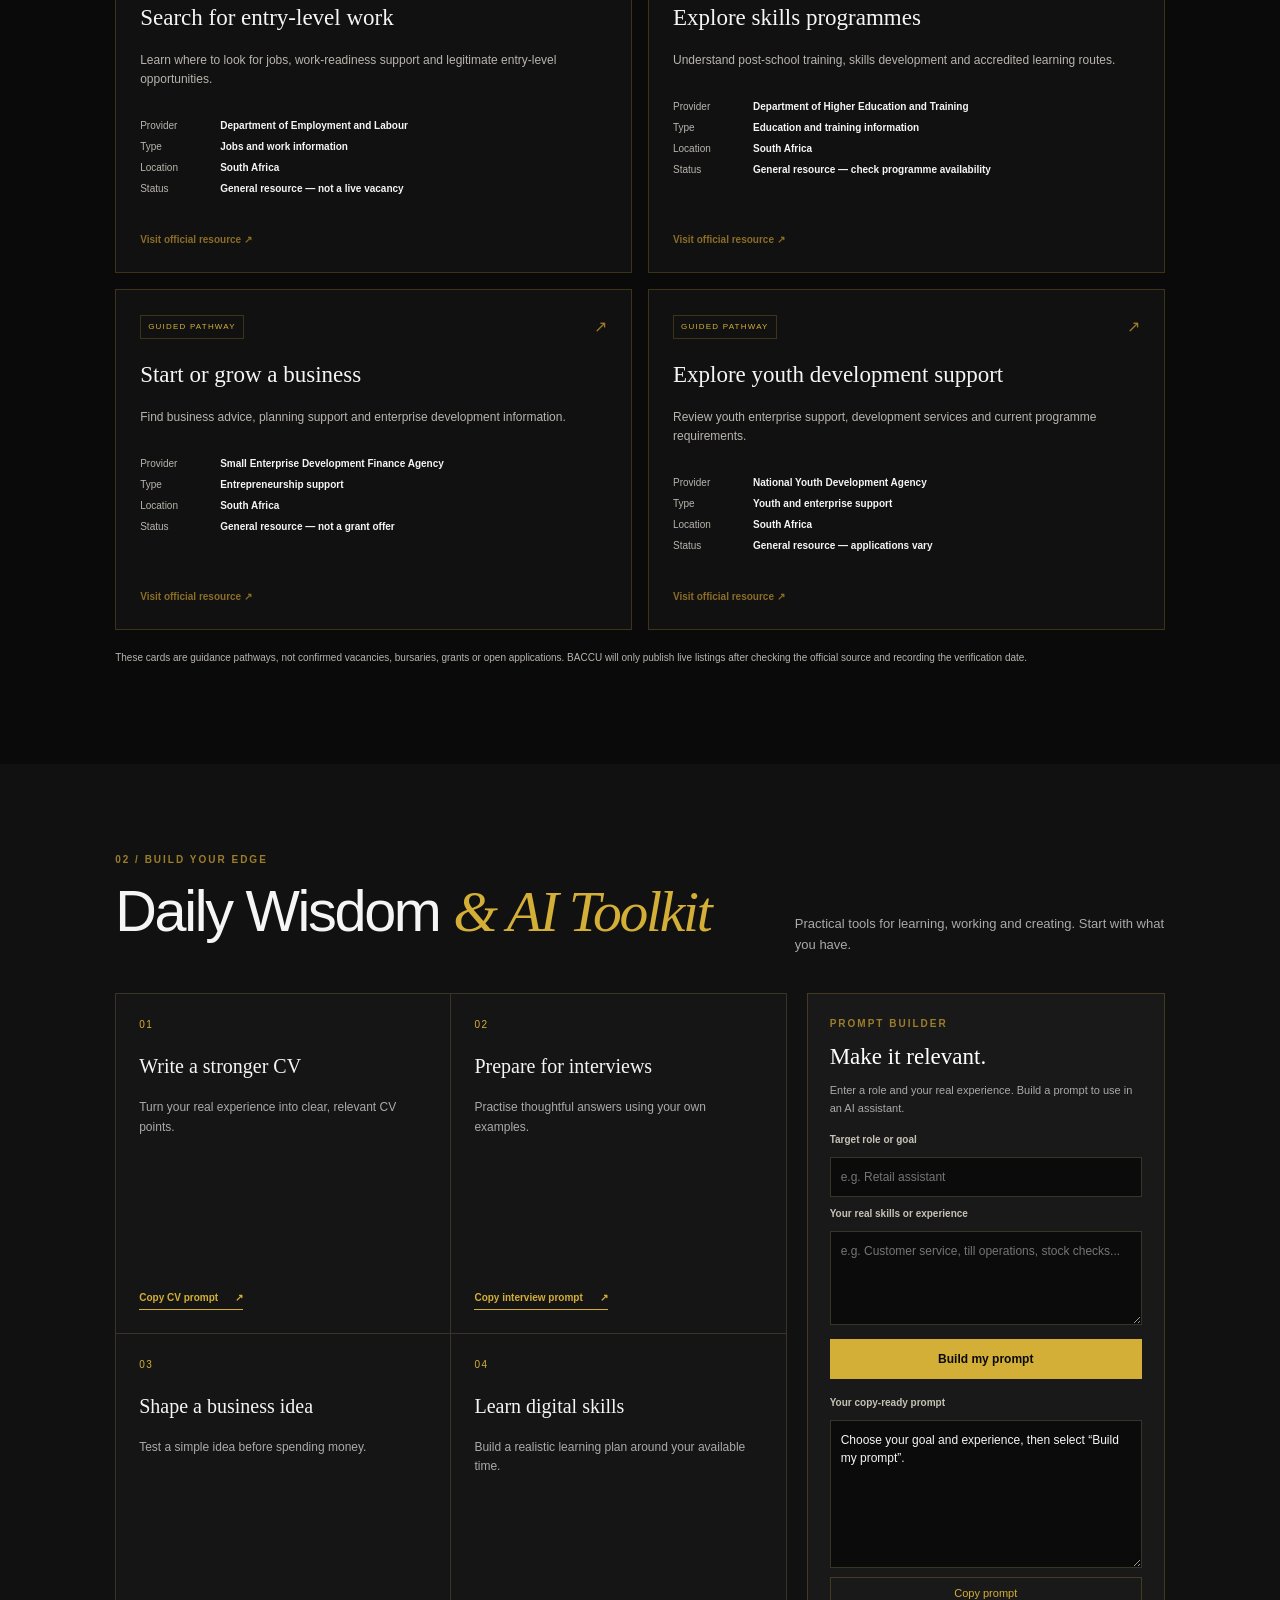
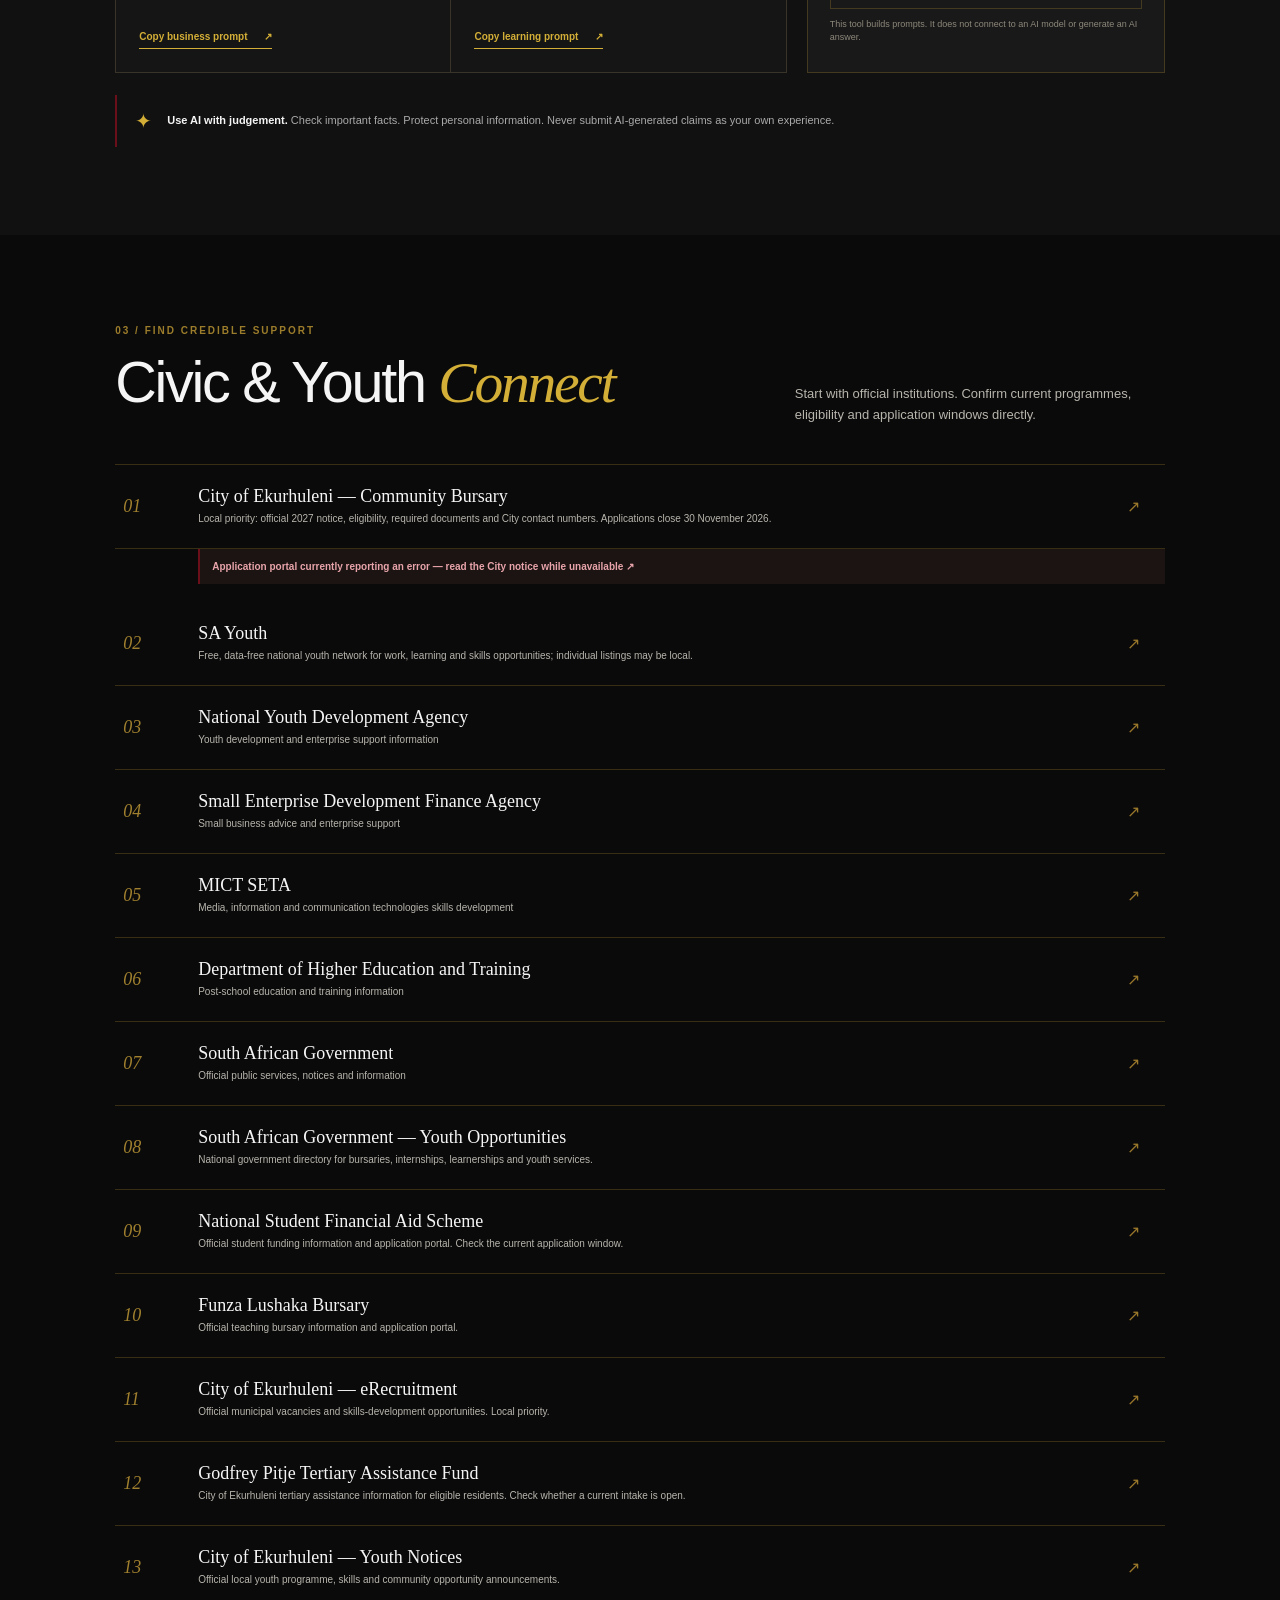
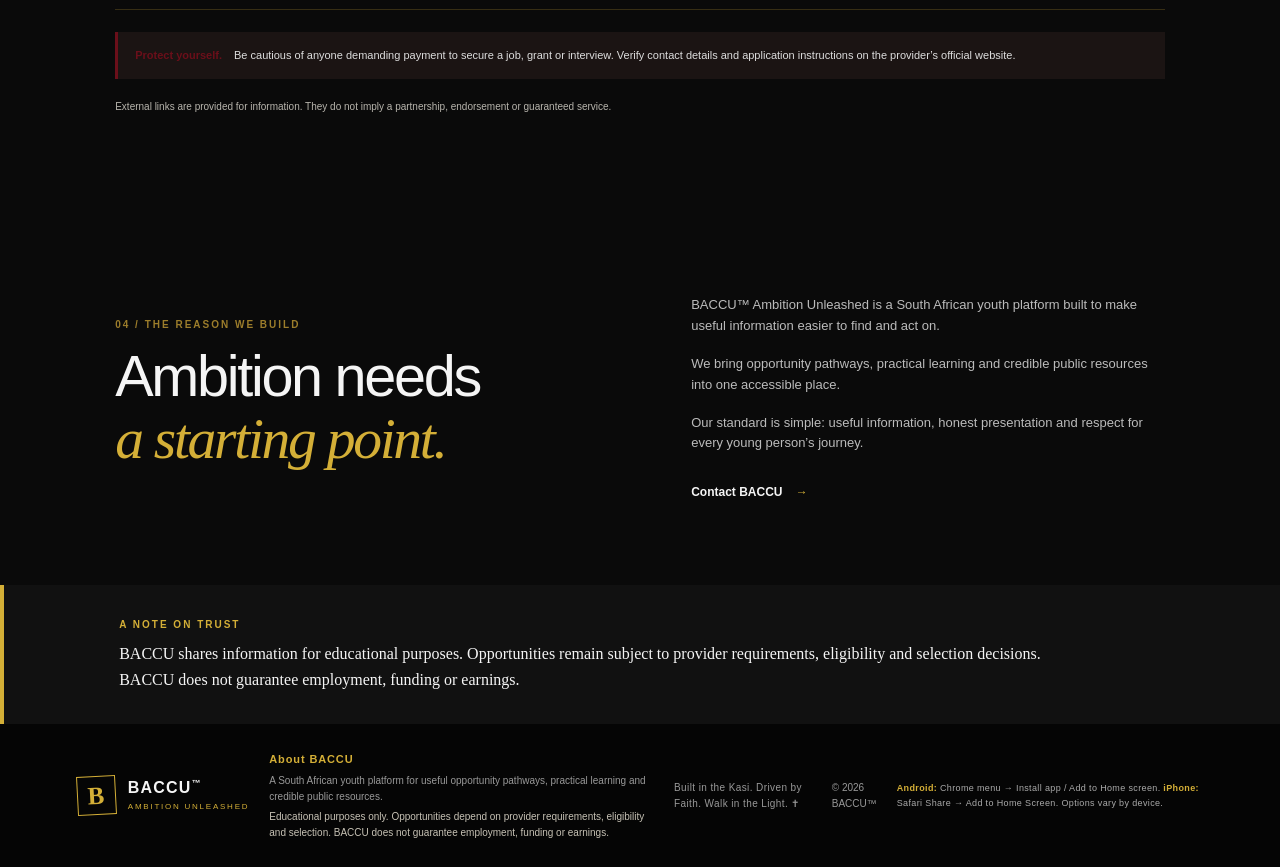
==== commit 77dd58ec: "Link install manifest and add install banner" ====
--- a/index.html
+++ b/index.html
@@ -6,7 +6,9 @@
   <meta name="theme-color" content="#0A0A0A">
   <meta name="description" content="Discover credible opportunity pathways, build practical skills and connect with youth support in South Africa.">
   <meta name="color-scheme" content="dark">
-  <link rel="manifest" href="manifest.webmanifest">
+  <link rel="manifest" href="manifest.json">
+  <meta name="apple-mobile-web-app-capable" content="yes">
+  <meta name="apple-mobile-web-app-status-bar-style" content="black">
   <link rel="icon" href="assets/icon.svg" type="image/svg+xml">
   <link rel="apple-touch-icon" href="assets/icon.svg">
   <link rel="stylesheet" href="styles.css">
@@ -29,6 +31,15 @@
     <a class="header-cta" href="#opportunities">Find your next step <span aria-hidden="true">↗</span></a>
   </header>
 
+  <aside id="install-banner" class="install-banner" aria-label="Install BACCU" aria-live="polite" hidden>
+    <div class="install-banner-copy">
+      <strong>Take BACCU with you</strong>
+      <p id="install-message">Install the app for quick access and offline use.</p>
+    </div>
+    <button id="install-app" class="install-action" type="button">Install App</button>
+    <button id="dismiss-install" class="install-dismiss" type="button" aria-label="Dismiss install prompt">×</button>
+  </aside>
+
   <main id="main">
     <section id="home" class="hero">
       <div class="hero-copy">
@@ -181,7 +192,7 @@
     <a class="brand" href="#home"><span class="brand-mark" aria-hidden="true">B</span><span class="brand-copy"><strong>BACCU<span>™</span></strong><small>AMBITION UNLEASHED</small></span></a>
     <div class="footer-about"><strong>About BACCU</strong><p>A South African youth platform for useful opportunity pathways, practical learning and credible public resources.</p><p class="footer-disclaimer">Educational purposes only. Opportunities depend on provider requirements, eligibility and selection. BACCU does not guarantee employment, funding or earnings.</p></div>
     <p>Built in the Kasi. Driven by Faith. Walk in the Light. ✝</p>
-    <div class="footer-tools"><button id="install-app" type="button" hidden>Install app</button><span>© <span id="year"></span> BACCU™</span></div><p class="install-help"><strong>Android:</strong> Chrome menu → Install app / Add to Home screen. <strong>iPhone:</strong> Safari Share → Add to Home Screen. Options vary by device.</p>
+    <div class="footer-tools"><span>© <span id="year"></span> BACCU™</span></div><p class="install-help"><strong>Android:</strong> Chrome menu → Install app / Add to Home screen. <strong>iPhone:</strong> Safari Share → Add to Home Screen. Options vary by device.</p>
   </footer>
   <div id="toast" class="toast" role="status" aria-live="polite"></div>
   <script src="app.js" defer></script>
--- a/styles.css
+++ b/styles.css
@@ -34,3 +34,9 @@
   .menu-toggle{display:none}
   .toast{bottom:calc(80px + env(safe-area-inset-bottom))}
 }
+
+.footer-about{max-width:430px;line-height:1.55}
+.footer-about>strong{display:block;color:var(--gold);font-size:11px;letter-spacing:.08em}
+.footer-about p{margin:5px 0 0}
+.footer-about .footer-disclaimer{color:#c7c2b5}
+@media(max-width:680px){.footer-about{max-width:100%}}
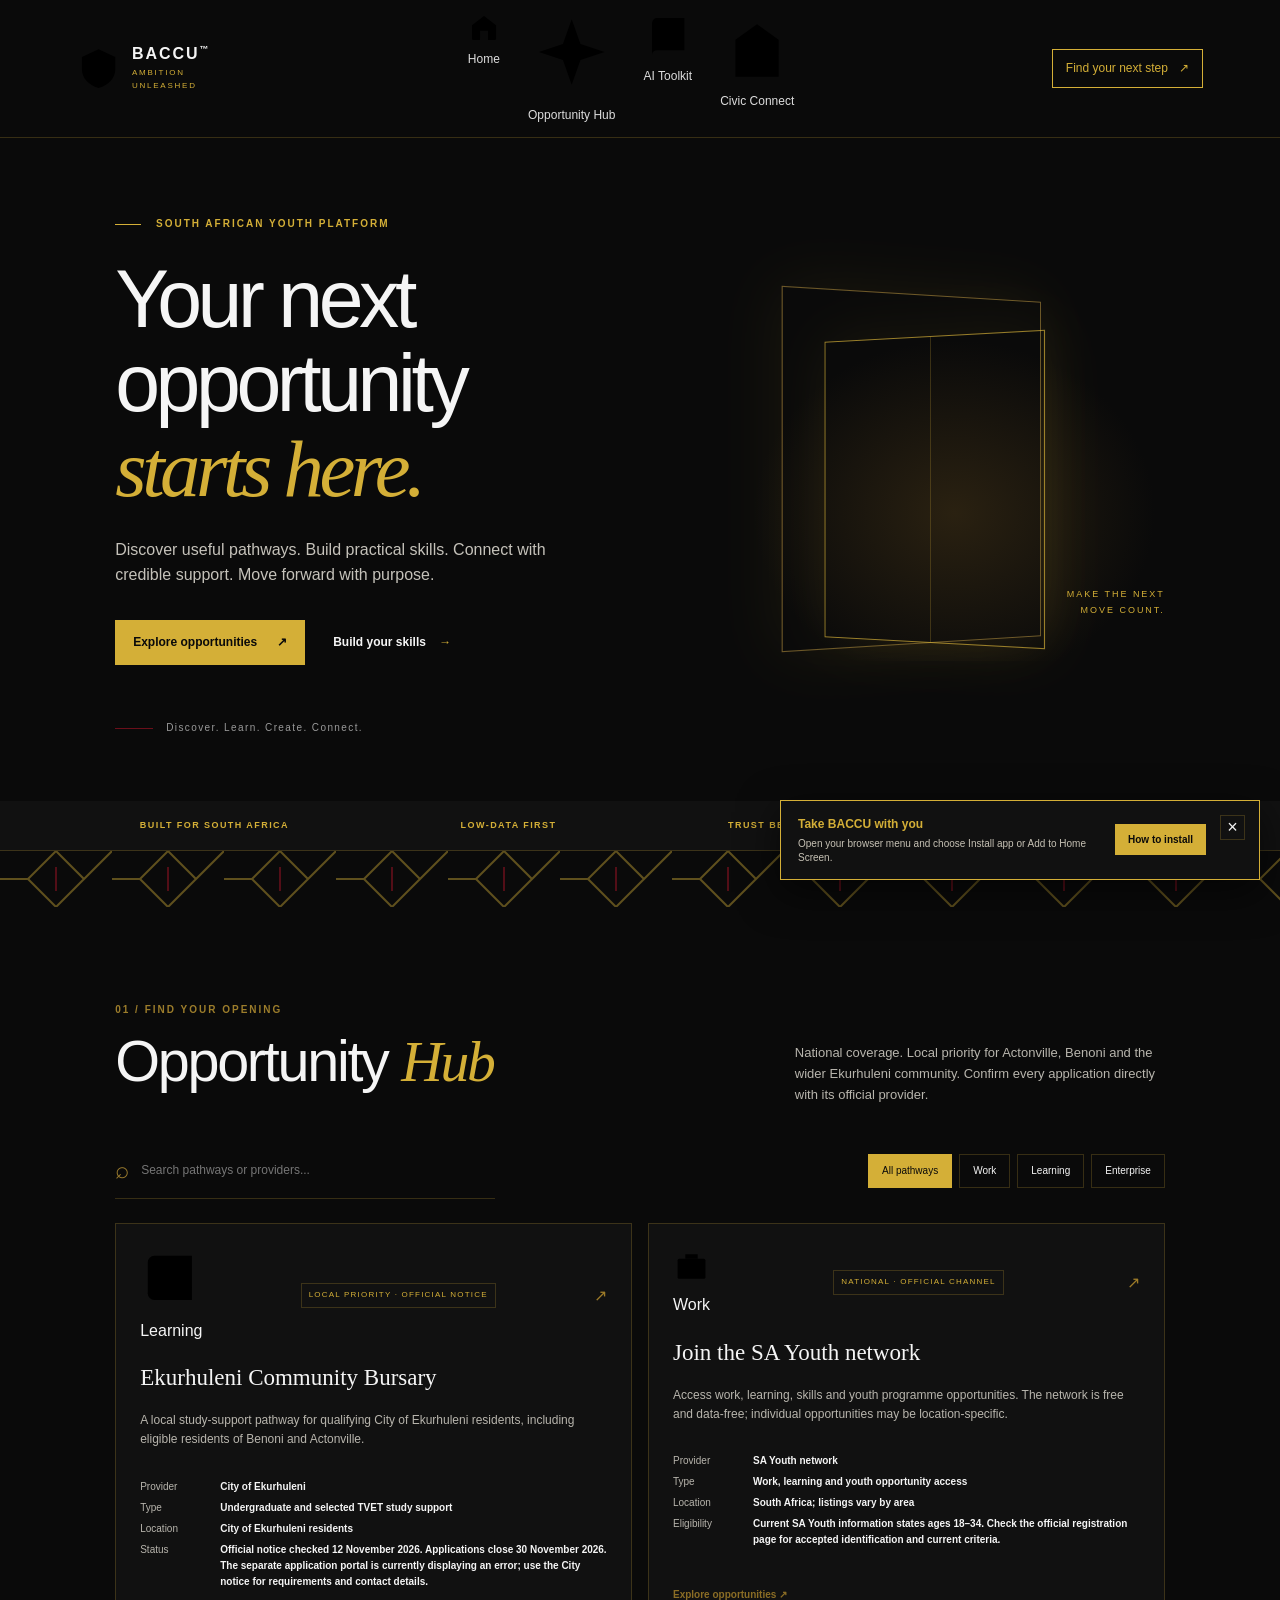
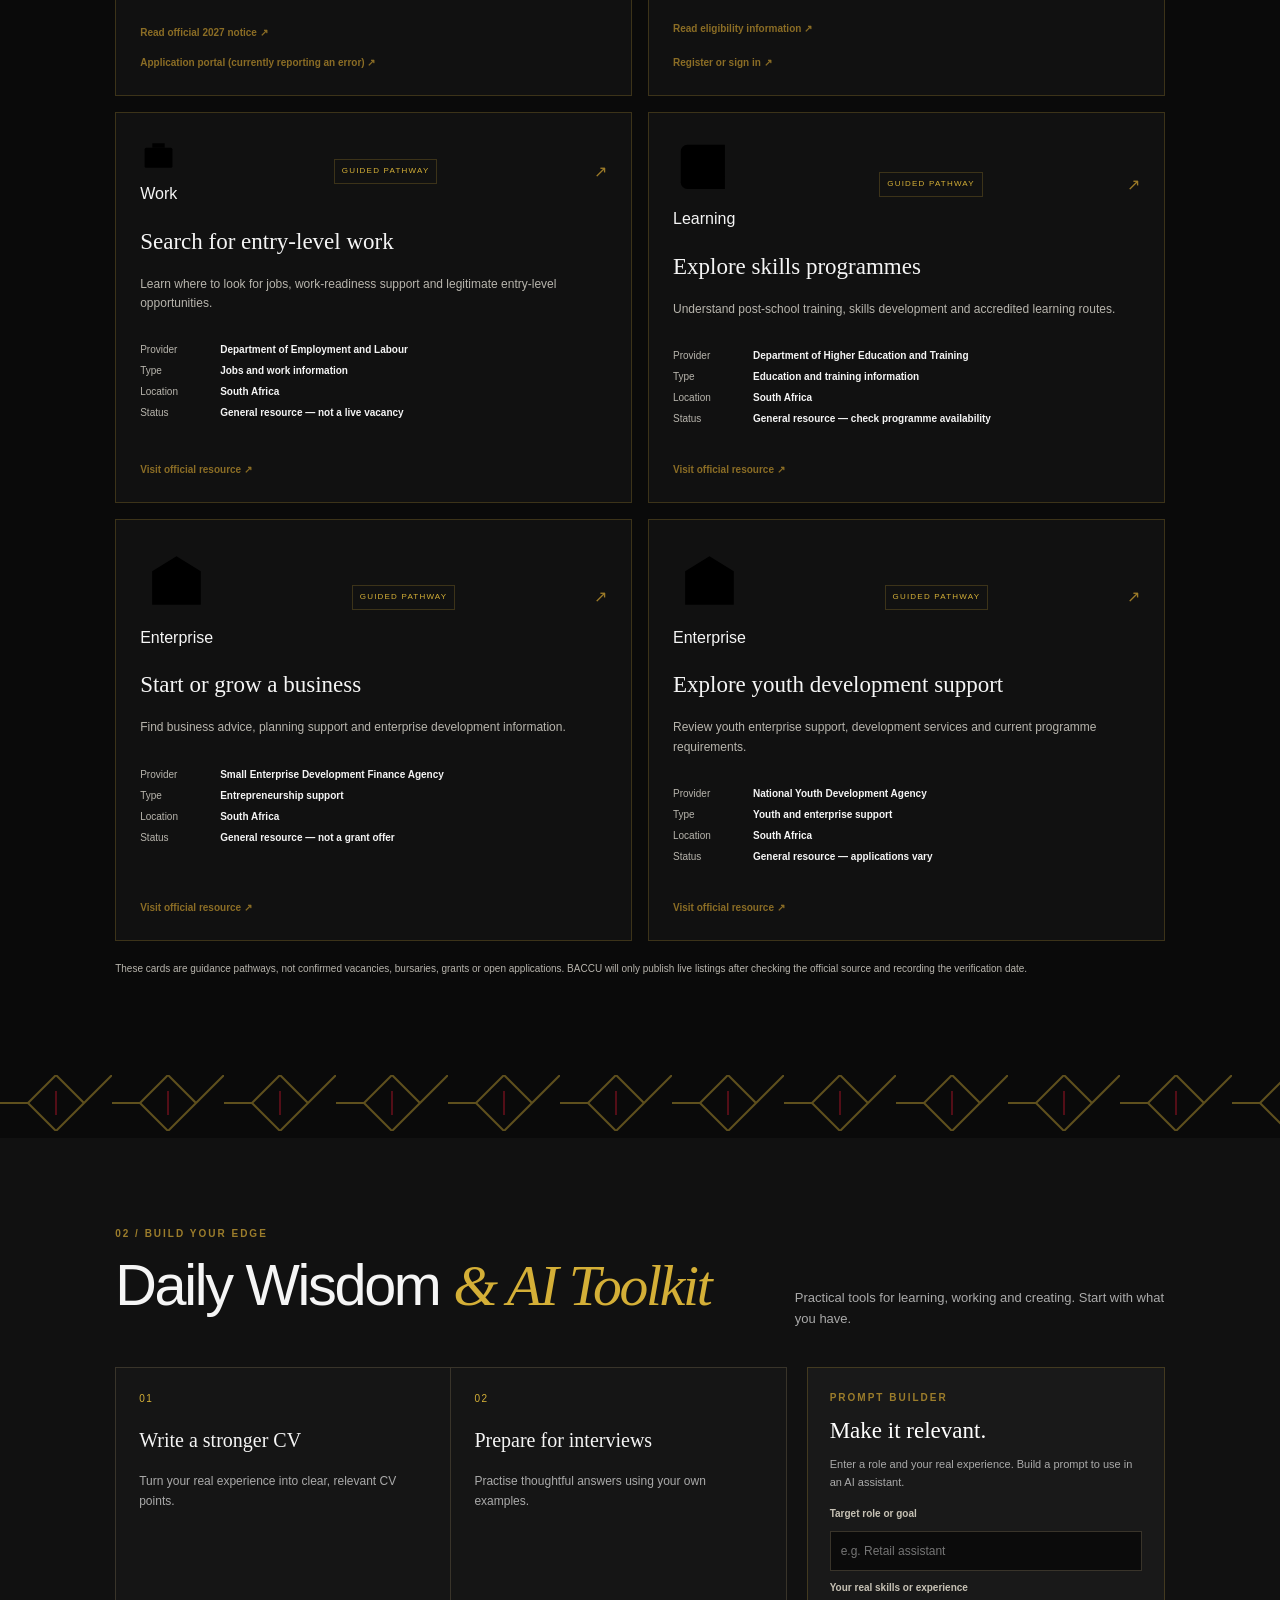
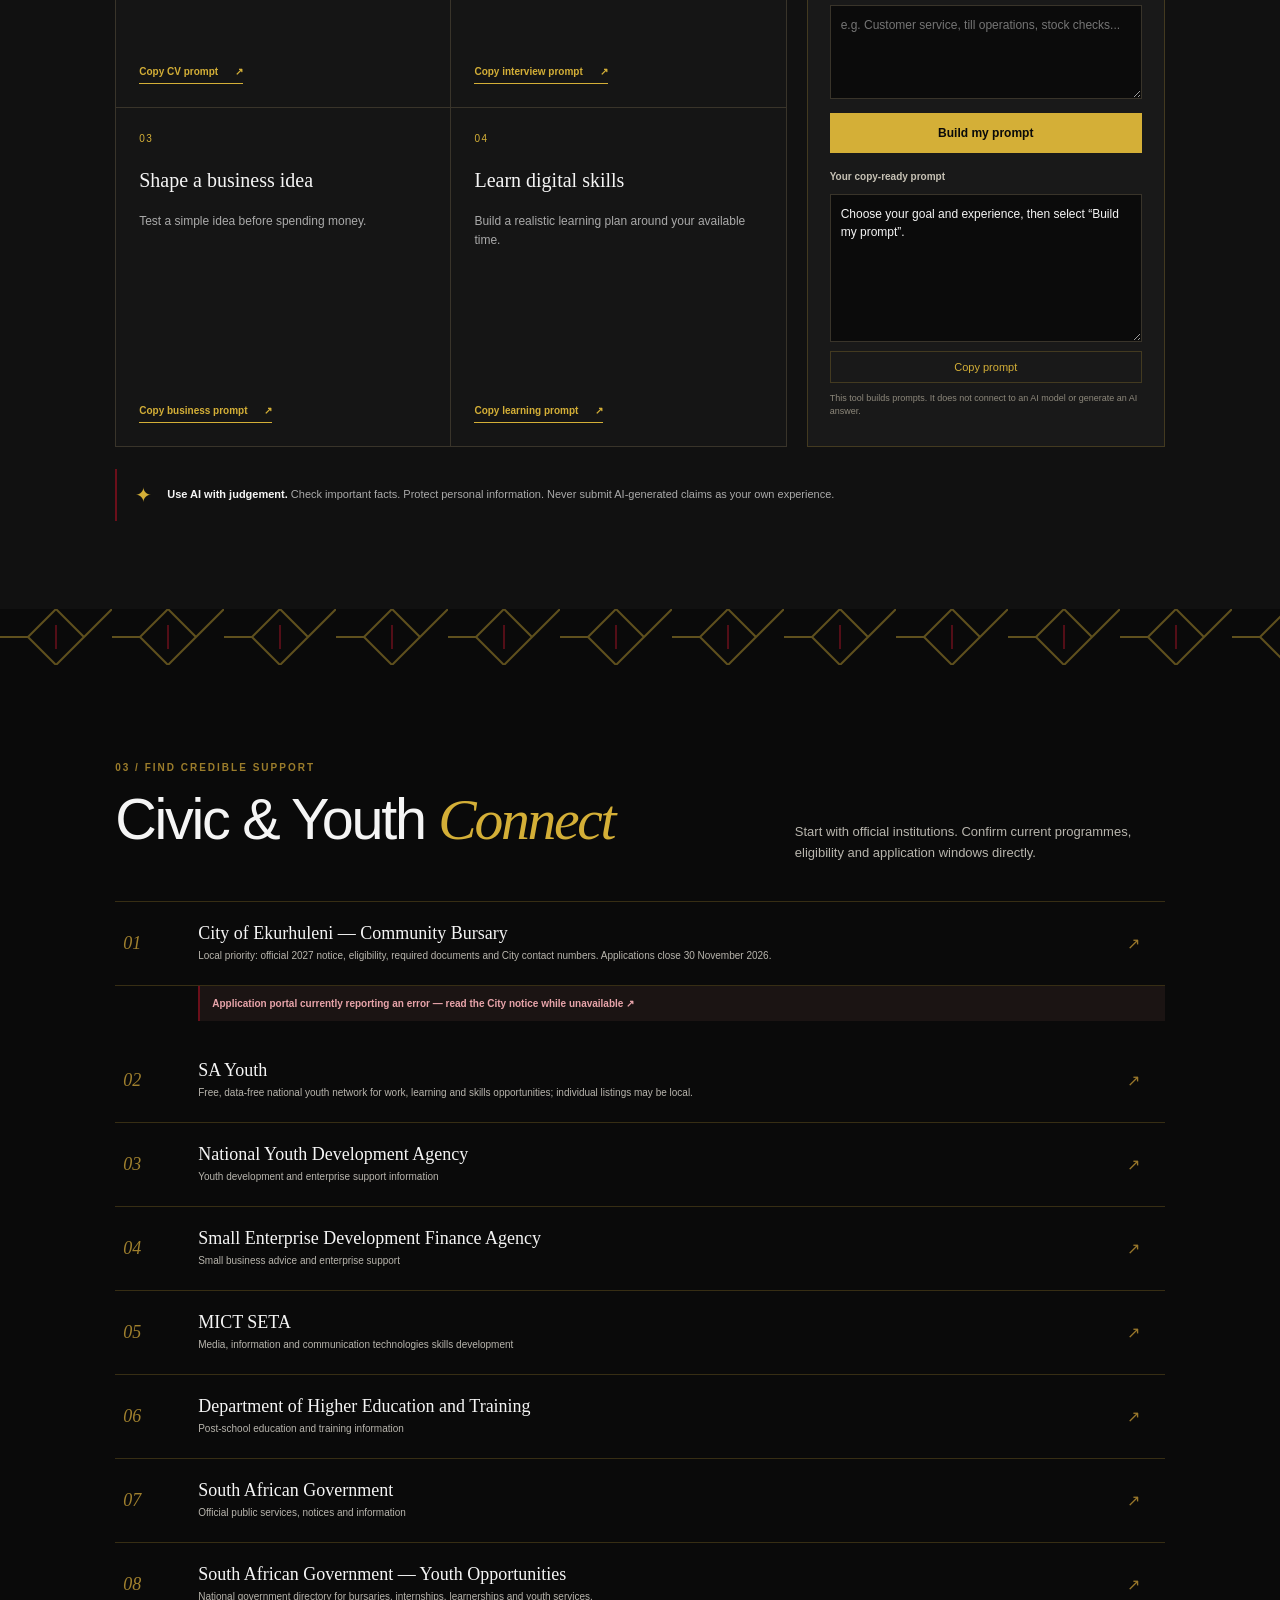
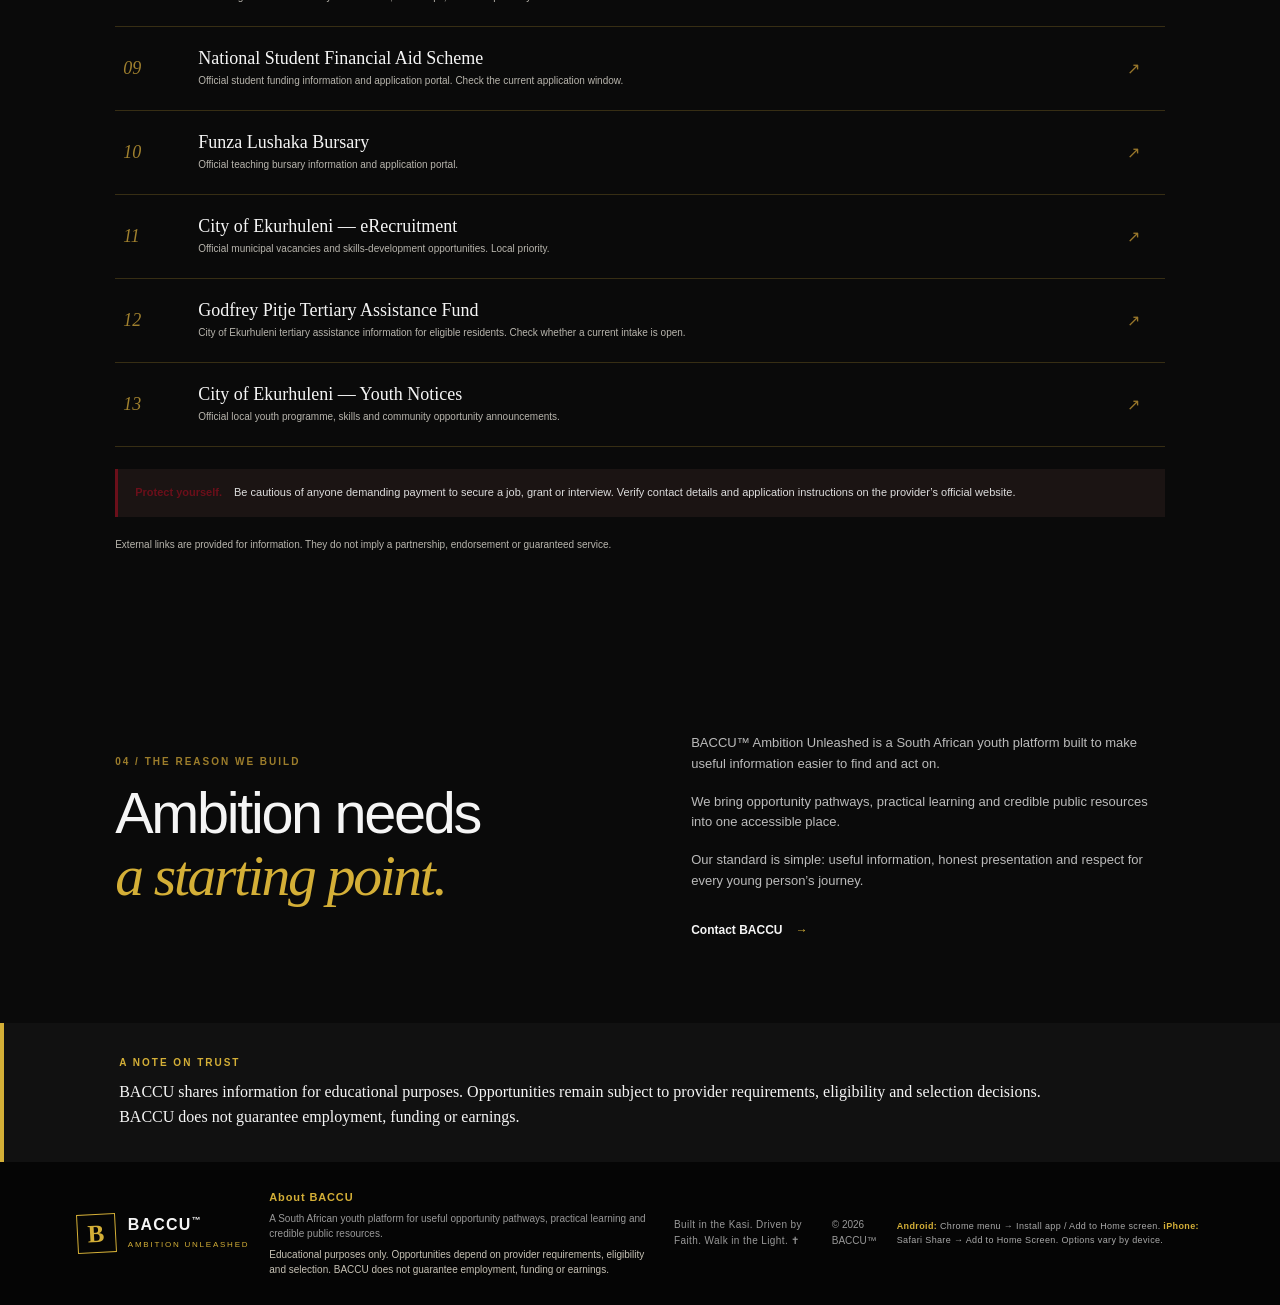
==== commit 7659f0ea: "Add BACCU emblem, geometric dividers and SVG icons" ====
--- a/index.html
+++ b/index.html
@@ -18,15 +18,20 @@
   <a class="skip-link" href="#main">Skip to content</a>
   <header class="site-header">
     <a class="brand" href="#home" aria-label="BACCU Ambition Unleashed home">
-      <span class="brand-mark" aria-hidden="true">B</span>
+      <svg class="brand-emblem" viewBox="0 0 48 48" aria-hidden="true" focusable="false">
+        <path class="emblem-shield" d="M24 2.5 42.5 11v13.6c0 9.8-7.1 17.2-18.5 21C12.6 41.8 5.5 34.4 5.5 24.6V11L24 2.5Z"/>
+        <path class="emblem-crown" d="m13 17 4-5 7 5 7-5 4 5v3H13v-3Z"/>
+        <path class="emblem-line" d="M15 24h18M18 29l6 6 6-6"/>
+        <path class="emblem-gem" d="m24 19.5 3.5 3.5-3.5 3.5-3.5-3.5 3.5-3.5Z"/>
+      </svg>
       <span class="brand-copy"><strong>BACCU<span>™</span></strong><small>AMBITION UNLEASHED</small></span>
     </a>
     <button class="menu-toggle" type="button" aria-expanded="false" aria-controls="primary-nav">Menu</button>
     <nav id="primary-nav" class="nav" aria-label="Main navigation">
-      <a href="#home">Home</a>
-      <a href="#opportunities">Opportunity Hub</a>
-      <a href="#toolkit">AI Toolkit</a>
-      <a href="#connect">Civic Connect</a>
+      <a href="#home"><svg class="nav-icon" viewBox="0 0 24 24" aria-hidden="true"><path d="m3 10 9-7 9 7v10a1 1 0 0 1-1 1h-5v-7H9v7H4a1 1 0 0 1-1-1V10Z"/></svg><span>Home</span></a>
+      <a href="#opportunities"><svg class="nav-icon" viewBox="0 0 24 24" aria-hidden="true"><path d="m12 2 2.4 6.8L21 11l-6.6 2.2L12 20l-2.4-6.8L3 11l6.6-2.2L12 2Z"/><path d="M19 16v5m-2.5-2.5h5"/></svg><span>Opportunity Hub</span></a>
+      <a href="#toolkit"><svg class="nav-icon" viewBox="0 0 24 24" aria-hidden="true"><path d="M4 5.5A2.5 2.5 0 0 1 6.5 3H20v16H6.5A2.5 2.5 0 0 0 4 21V5.5Z"/><path d="M4 18.5A2.5 2.5 0 0 1 6.5 16H20M8 7h7"/></svg><span>AI Toolkit</span></a>
+      <a href="#connect"><svg class="nav-icon" viewBox="0 0 24 24" aria-hidden="true"><path d="M3 21h18M5 21V9l7-5 7 5v12M9 21v-7h6v7M8 10h.01M16 10h.01"/></svg><span>Civic Connect</span></a>
     </nav>
     <a class="header-cta" href="#opportunities">Find your next step <span aria-hidden="true">↗</span></a>
   </header>
@@ -62,6 +67,11 @@
       <span>BUILT FOR SOUTH AFRICA</span><span>LOW-DATA FIRST</span><span>TRUST BEFORE HYPE</span><span>NO LOGIN REQUIRED</span>
     </div>
 
+    <svg class="pattern-divider" viewBox="0 0 640 28" preserveAspectRatio="none" aria-hidden="true" focusable="false">
+      <defs><pattern id="baccu-divider-opportunities" width="56" height="28" patternUnits="userSpaceOnUse"><path d="M0 14h14L28 0l14 14 14-14 M14 14l14 14 14-14" fill="none" stroke="#D4AF37" stroke-opacity=".42" stroke-width="1"/><path d="M28 8v12" stroke="#6B0F1A" stroke-opacity=".75" stroke-width="1"/></pattern></defs>
+      <rect width="640" height="28" fill="url(#baccu-divider-opportunities)"/>
+    </svg>
+
     <section id="opportunities" class="section">
       <div class="section-heading">
         <div><p class="eyebrow">01 / FIND YOUR OPENING</p><h2>Opportunity <em>Hub</em></h2></div>
@@ -78,7 +88,7 @@
       </div>
       <div id="opportunity-grid" class="card-grid">
         <article class="opportunity-card" data-category="learning" data-priority="local">
-          <div class="card-top"><span class="tag">LOCAL PRIORITY · OFFICIAL NOTICE</span><span class="card-arrow" aria-hidden="true">↗</span></div>
+          <div class="card-top"><span class="category-marker" aria-label="Learning"><svg viewBox="0 0 24 24" aria-hidden="true"><path d="M3 5.5A2.5 2.5 0 0 1 5.5 3H20v17H5.5A2.5 2.5 0 0 1 3 17.5v-12Z"/><path d="M3 17.5A2.5 2.5 0 0 1 5.5 15H20M8 7h7"/></svg><span>Learning</span></span><span class="tag">LOCAL PRIORITY · OFFICIAL NOTICE</span><span class="card-arrow" aria-hidden="true">↗</span></div>
           <h3>Ekurhuleni Community Bursary</h3>
           <p>A local study-support pathway for qualifying City of Ekurhuleni residents, including eligible residents of Benoni and Actonville.</p>
           <dl><div><dt>Provider</dt><dd>City of Ekurhuleni</dd></div><div><dt>Type</dt><dd>Undergraduate and selected TVET study support</dd></div><div><dt>Location</dt><dd>City of Ekurhuleni residents</dd></div><div><dt>Status</dt><dd>Official notice checked 12 November 2026. Applications close 30 November 2026. The separate application portal is currently displaying an error; use the City notice for requirements and contact details.</dd></div></dl>
@@ -86,7 +96,7 @@
           <a class="card-link" href="https://bursaries.ekurhuleni.gov.za/" target="_blank" rel="noopener noreferrer">Application portal (currently reporting an error) ↗</a>
         </article>
         <article class="opportunity-card" data-category="work" data-priority="national">
-          <div class="card-top"><span class="tag">NATIONAL · OFFICIAL CHANNEL</span><span class="card-arrow" aria-hidden="true">↗</span></div>
+          <div class="card-top"><span class="category-marker" aria-label="Work"><svg viewBox="0 0 24 24" aria-hidden="true"><rect x="3" y="7" width="18" height="13" rx="1"/><path d="M8 7V4h8v3M3 12h18m-11 0v2h4v-2"/></svg><span>Work</span></span><span class="tag">NATIONAL · OFFICIAL CHANNEL</span><span class="card-arrow" aria-hidden="true">↗</span></div>
           <h3>Join the SA Youth network</h3>
           <p>Access work, learning, skills and youth programme opportunities. The network is free and data-free; individual opportunities may be location-specific.</p>
           <dl><div><dt>Provider</dt><dd>SA Youth network</dd></div><div><dt>Type</dt><dd>Work, learning and youth opportunity access</dd></div><div><dt>Location</dt><dd>South Africa; listings vary by area</dd></div><div><dt>Eligibility</dt><dd>Current SA Youth information states ages 18–34. Check the official registration page for accepted identification and current criteria.</dd></div></dl>
@@ -95,28 +105,28 @@
           <a class="card-link" href="https://sayouth.mobi/Join" target="_blank" rel="noopener noreferrer">Register or sign in ↗</a>
         </article>
         <article class="opportunity-card" data-category="work">
-          <div class="card-top"><span class="tag">GUIDED PATHWAY</span><span class="card-arrow" aria-hidden="true">↗</span></div>
+          <div class="card-top"><span class="category-marker" aria-label="Work"><svg viewBox="0 0 24 24" aria-hidden="true"><rect x="3" y="7" width="18" height="13" rx="1"/><path d="M8 7V4h8v3M3 12h18m-11 0v2h4v-2"/></svg><span>Work</span></span><span class="tag">GUIDED PATHWAY</span><span class="card-arrow" aria-hidden="true">↗</span></div>
           <h3>Search for entry-level work</h3>
           <p>Learn where to look for jobs, work-readiness support and legitimate entry-level opportunities.</p>
           <dl><div><dt>Provider</dt><dd>Department of Employment and Labour</dd></div><div><dt>Type</dt><dd>Jobs and work information</dd></div><div><dt>Location</dt><dd>South Africa</dd></div><div><dt>Status</dt><dd>General resource — not a live vacancy</dd></div></dl>
           <a class="card-link" href="https://www.labour.gov.za/" target="_blank" rel="noopener noreferrer">Visit official resource ↗</a>
         </article>
         <article class="opportunity-card" data-category="learning">
-          <div class="card-top"><span class="tag">GUIDED PATHWAY</span><span class="card-arrow" aria-hidden="true">↗</span></div>
+          <div class="card-top"><span class="category-marker" aria-label="Learning"><svg viewBox="0 0 24 24" aria-hidden="true"><path d="M3 5.5A2.5 2.5 0 0 1 5.5 3H20v17H5.5A2.5 2.5 0 0 1 3 17.5v-12Z"/><path d="M3 17.5A2.5 2.5 0 0 1 5.5 15H20M8 7h7"/></svg><span>Learning</span></span><span class="tag">GUIDED PATHWAY</span><span class="card-arrow" aria-hidden="true">↗</span></div>
           <h3>Explore skills programmes</h3>
           <p>Understand post-school training, skills development and accredited learning routes.</p>
           <dl><div><dt>Provider</dt><dd>Department of Higher Education and Training</dd></div><div><dt>Type</dt><dd>Education and training information</dd></div><div><dt>Location</dt><dd>South Africa</dd></div><div><dt>Status</dt><dd>General resource — check programme availability</dd></div></dl>
           <a class="card-link" href="https://www.dhet.gov.za/" target="_blank" rel="noopener noreferrer">Visit official resource ↗</a>
         </article>
         <article class="opportunity-card" data-category="enterprise">
-          <div class="card-top"><span class="tag">GUIDED PATHWAY</span><span class="card-arrow" aria-hidden="true">↗</span></div>
+          <div class="card-top"><span class="category-marker" aria-label="Enterprise"><svg viewBox="0 0 24 24" aria-hidden="true"><path d="M4 20V9l8-5 8 5v11M8 20v-6h8v6M2 20h20M8 10h.01M16 10h.01"/></svg><span>Enterprise</span></span><span class="tag">GUIDED PATHWAY</span><span class="card-arrow" aria-hidden="true">↗</span></div>
           <h3>Start or grow a business</h3>
           <p>Find business advice, planning support and enterprise development information.</p>
           <dl><div><dt>Provider</dt><dd>Small Enterprise Development Finance Agency</dd></div><div><dt>Type</dt><dd>Entrepreneurship support</dd></div><div><dt>Location</dt><dd>South Africa</dd></div><div><dt>Status</dt><dd>General resource — not a grant offer</dd></div></dl>
           <a class="card-link" href="https://www.sedfa.org.za/" target="_blank" rel="noopener noreferrer">Visit official resource ↗</a>
         </article>
         <article class="opportunity-card" data-category="enterprise">
-          <div class="card-top"><span class="tag">GUIDED PATHWAY</span><span class="card-arrow" aria-hidden="true">↗</span></div>
+          <div class="card-top"><span class="category-marker" aria-label="Enterprise"><svg viewBox="0 0 24 24" aria-hidden="true"><path d="M4 20V9l8-5 8 5v11M8 20v-6h8v6M2 20h20M8 10h.01M16 10h.01"/></svg><span>Enterprise</span></span><span class="tag">GUIDED PATHWAY</span><span class="card-arrow" aria-hidden="true">↗</span></div>
           <h3>Explore youth development support</h3>
           <p>Review youth enterprise support, development services and current programme requirements.</p>
           <dl><div><dt>Provider</dt><dd>National Youth Development Agency</dd></div><div><dt>Type</dt><dd>Youth and enterprise support</dd></div><div><dt>Location</dt><dd>South Africa</dd></div><div><dt>Status</dt><dd>General resource — applications vary</dd></div></dl>
@@ -126,6 +136,11 @@
       <p id="no-results" class="empty-state" hidden>No pathways match your search. Try another term or reset the filters.</p>
       <p class="section-footnote">These cards are guidance pathways, not confirmed vacancies, bursaries, grants or open applications. BACCU will only publish live listings after checking the official source and recording the verification date.</p>
     </section>
+
+    <svg class="pattern-divider" viewBox="0 0 640 28" preserveAspectRatio="none" aria-hidden="true" focusable="false">
+      <defs><pattern id="baccu-divider-toolkit" width="56" height="28" patternUnits="userSpaceOnUse"><path d="M0 14h14L28 0l14 14 14-14 M14 14l14 14 14-14" fill="none" stroke="#D4AF37" stroke-opacity=".42" stroke-width="1"/><path d="M28 8v12" stroke="#6B0F1A" stroke-opacity=".75" stroke-width="1"/></pattern></defs>
+      <rect width="640" height="28" fill="url(#baccu-divider-toolkit)"/>
+    </svg>
 
     <section id="toolkit" class="section section-dark">
       <div class="section-heading">
@@ -153,6 +168,11 @@
       <div class="toolkit-note"><span aria-hidden="true">✦</span><p><strong>Use AI with judgement.</strong> Check important facts. Protect personal information. Never submit AI-generated claims as your own experience.</p></div>
     </section>
 
+    <svg class="pattern-divider" viewBox="0 0 640 28" preserveAspectRatio="none" aria-hidden="true" focusable="false">
+      <defs><pattern id="baccu-divider-connect" width="56" height="28" patternUnits="userSpaceOnUse"><path d="M0 14h14L28 0l14 14 14-14 M14 14l14 14 14-14" fill="none" stroke="#D4AF37" stroke-opacity=".42" stroke-width="1"/><path d="M28 8v12" stroke="#6B0F1A" stroke-opacity=".75" stroke-width="1"/></pattern></defs>
+      <rect width="640" height="28" fill="url(#baccu-divider-connect)"/>
+    </svg>
+
     <section id="connect" class="section">
       <div class="section-heading">
         <div><p class="eyebrow">03 / FIND CREDIBLE SUPPORT</p><h2>Civic &amp; Youth <em>Connect</em></h2></div>
--- a/styles.css
+++ b/styles.css
@@ -40,3 +40,13 @@
 .footer-about p{margin:5px 0 0}
 .footer-about .footer-disclaimer{color:#c7c2b5}
 @media(max-width:680px){.footer-about{max-width:100%}}
+
+.install-banner{position:fixed;right:20px;bottom:20px;z-index:35;display:flex;align-items:center;gap:14px;width:min(480px,calc(100vw - 40px));padding:14px 14px 14px 17px;background:#111;color:var(--white);border:1px solid var(--gold);box-shadow:0 12px 40px #0009}
+.install-banner[hidden]{display:none}
+.install-banner-copy{flex:1;min-width:0}
+.install-banner-copy strong{display:block;color:var(--gold);font-size:12px}
+.install-banner-copy p{margin:3px 0 0;color:#c7c2b5;font-size:10px;line-height:1.4}
+.install-action{flex-shrink:0;padding:9px 12px;background:var(--gold);border:1px solid var(--gold);color:var(--black);font:700 10px var(--sans);cursor:pointer}
+.install-dismiss{align-self:flex-start;flex-shrink:0;width:25px;height:25px;padding:0;background:none;border:1px solid var(--line);color:var(--white);font-size:18px;line-height:1;cursor:pointer}
+.install-action:hover{background:#e5c158}
+@media(max-width:680px){.install-banner{left:10px;right:10px;bottom:calc(78px + env(safe-area-inset-bottom));width:auto;gap:9px;padding:12px}.install-banner-copy p{max-width:250px}}
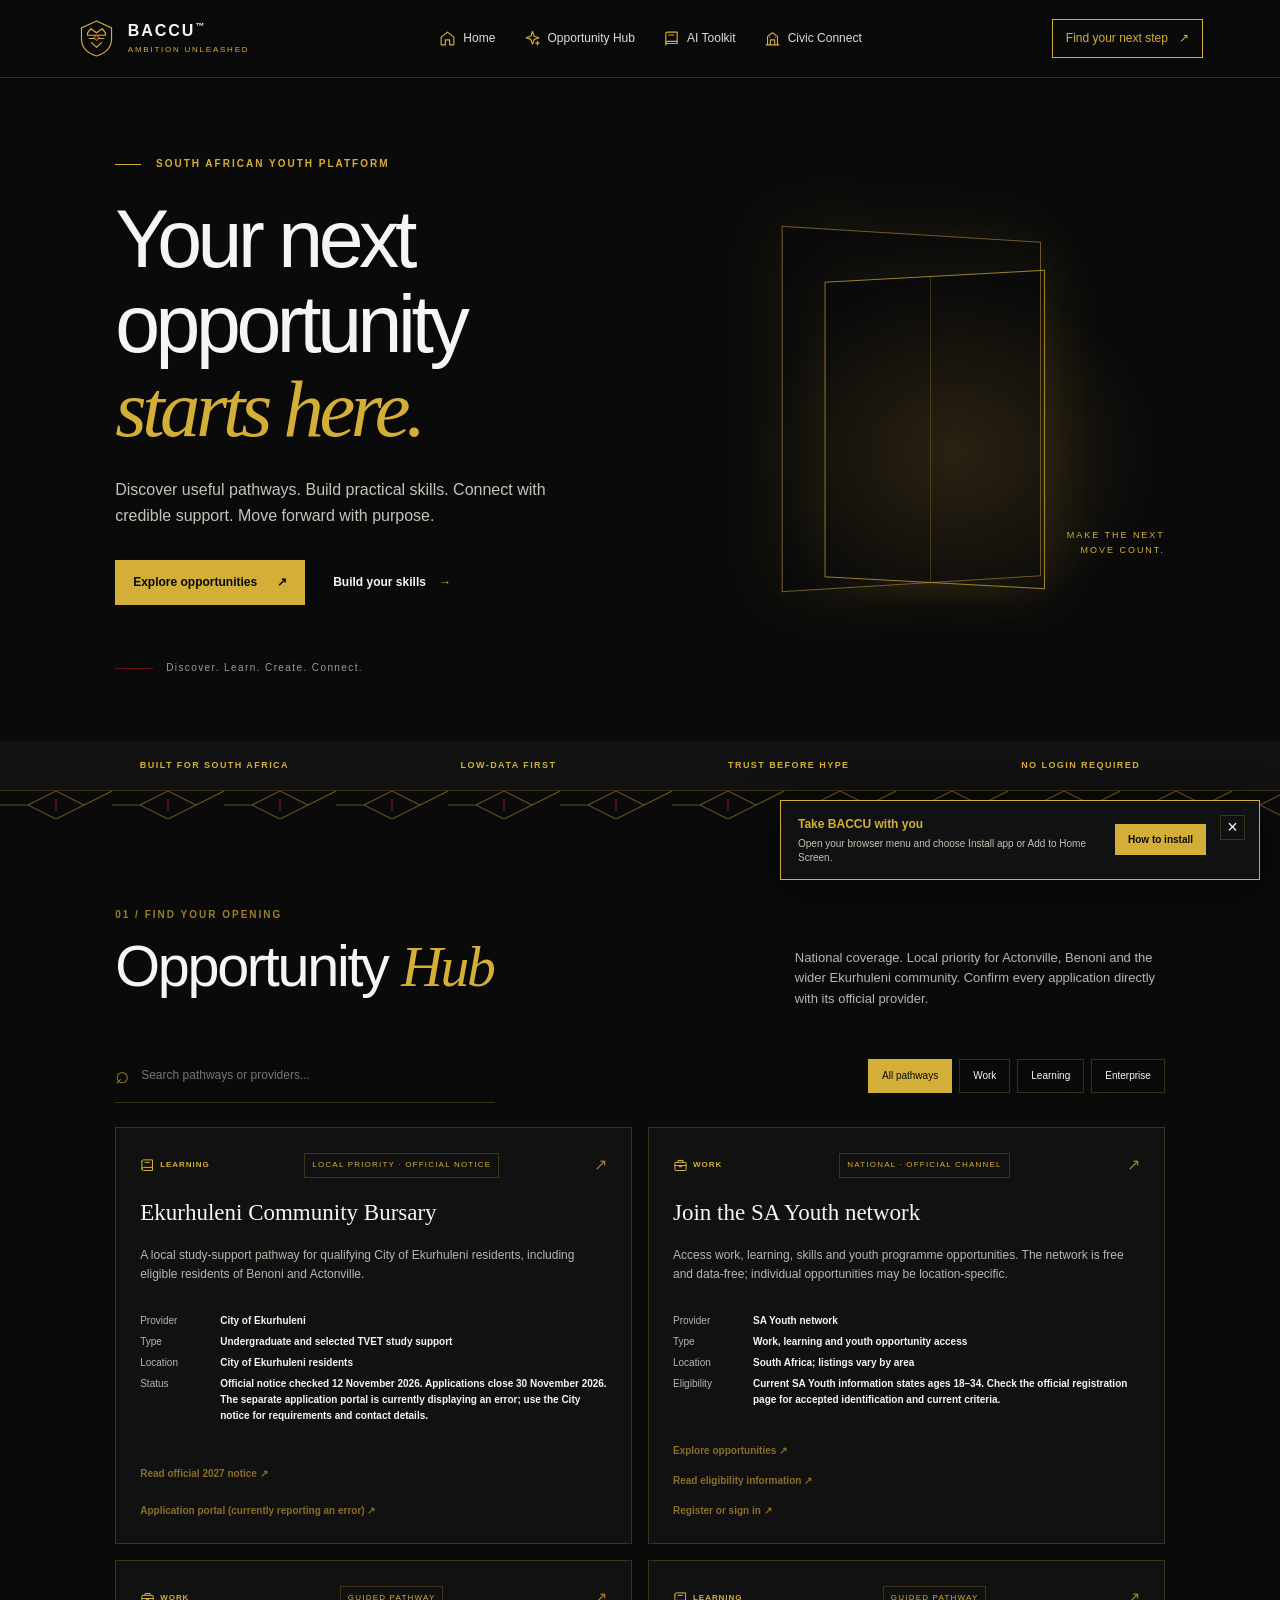
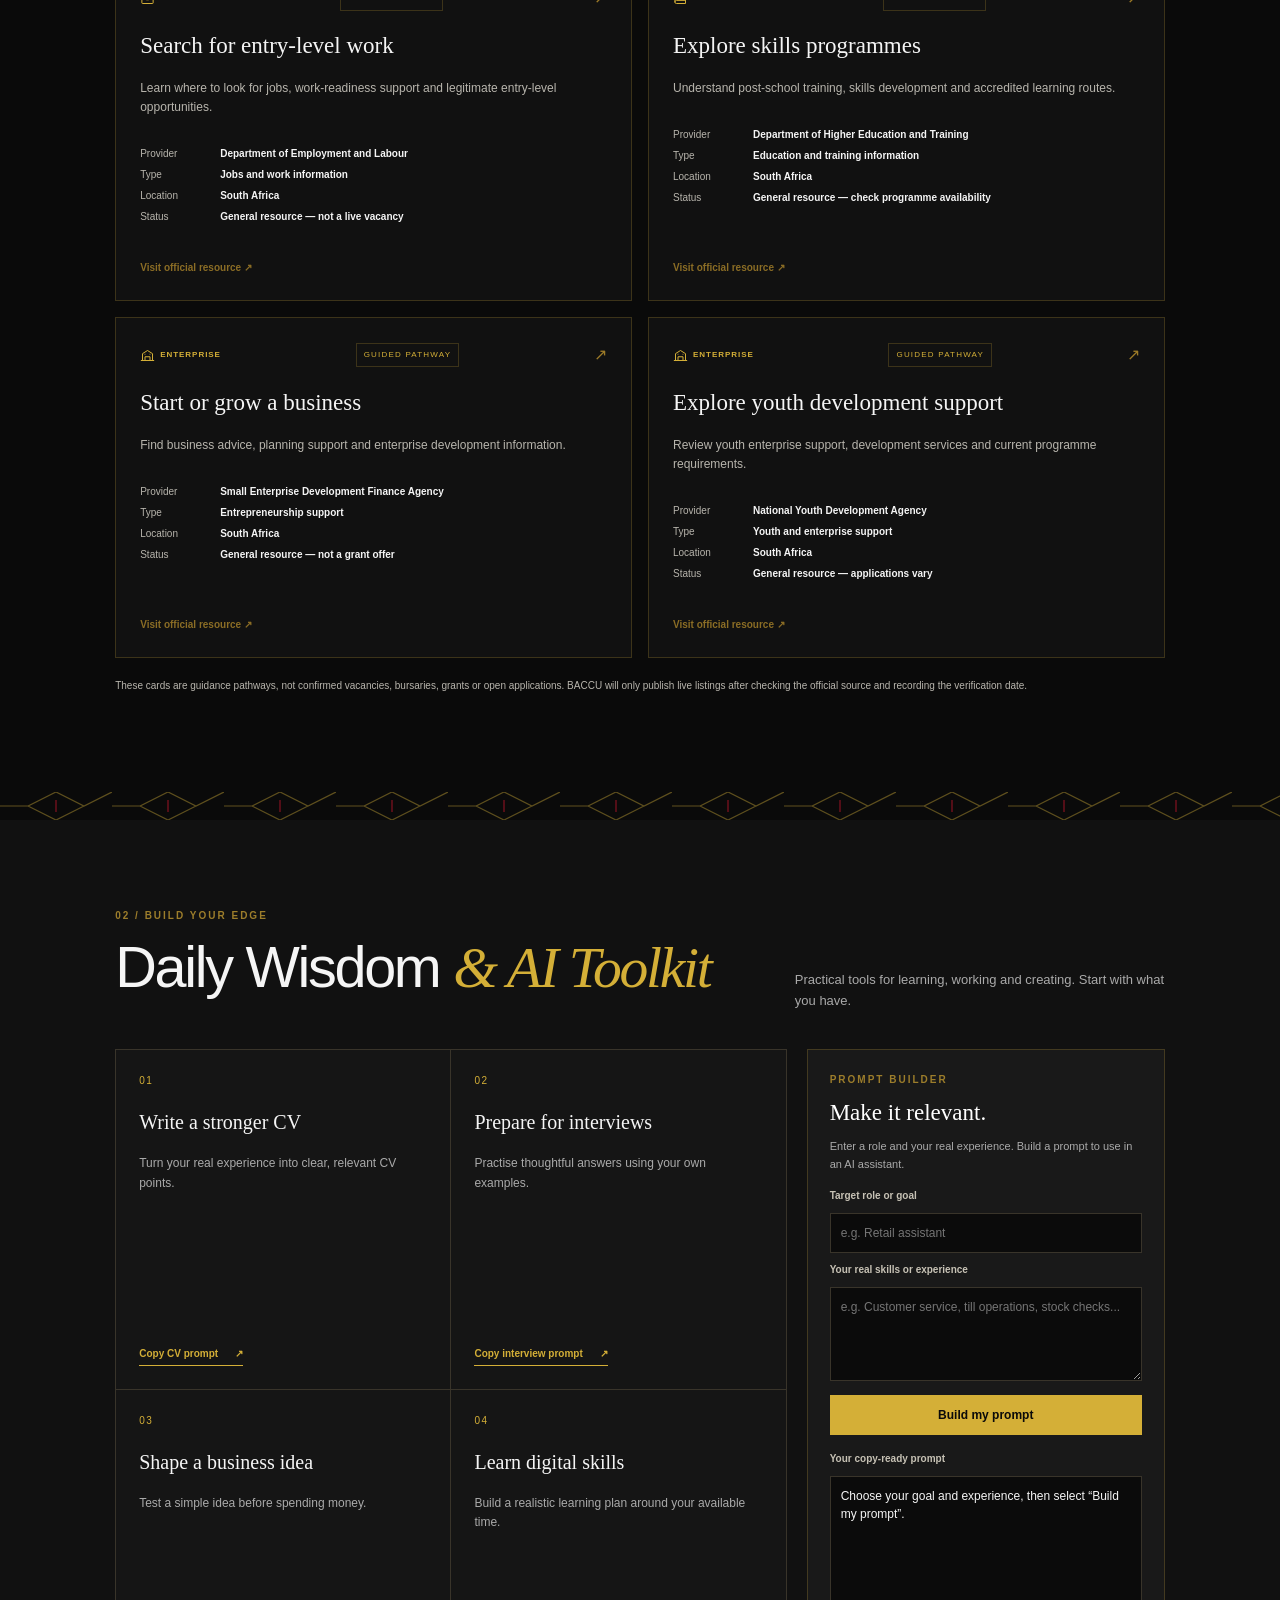
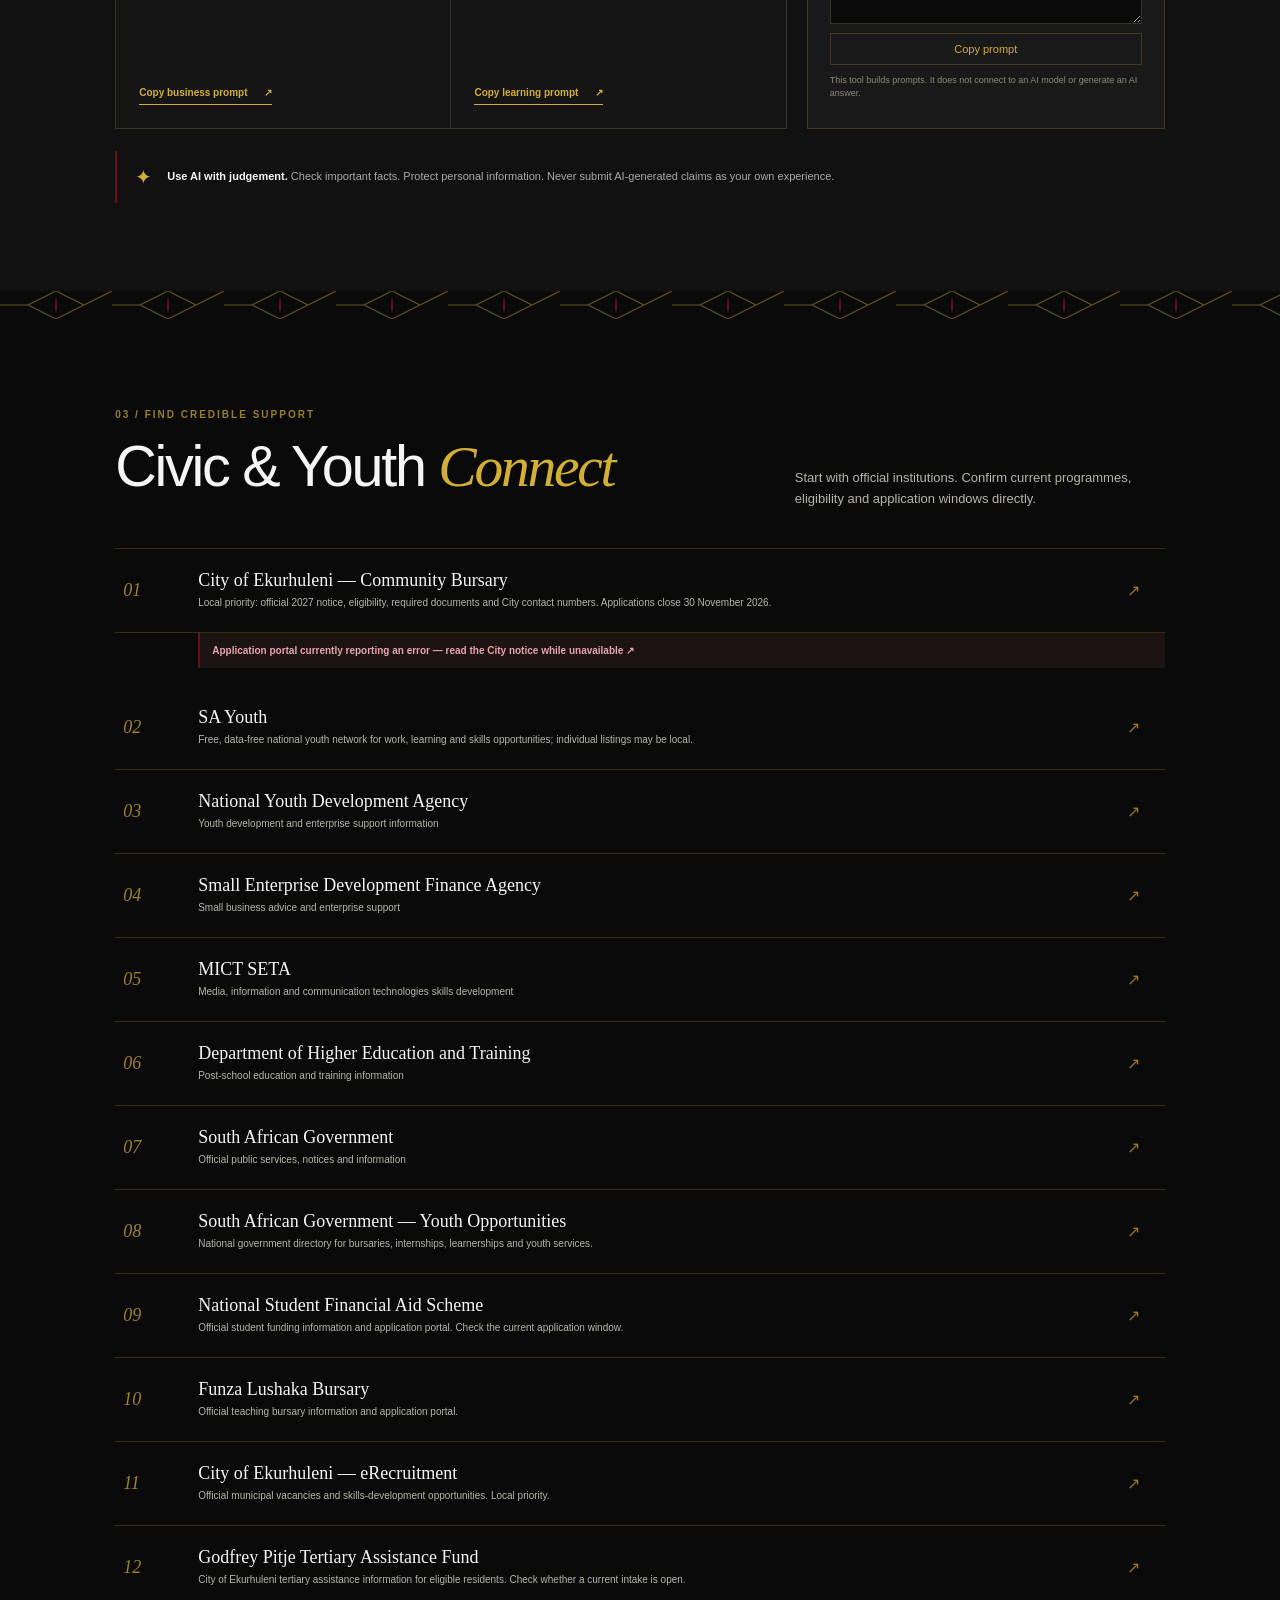
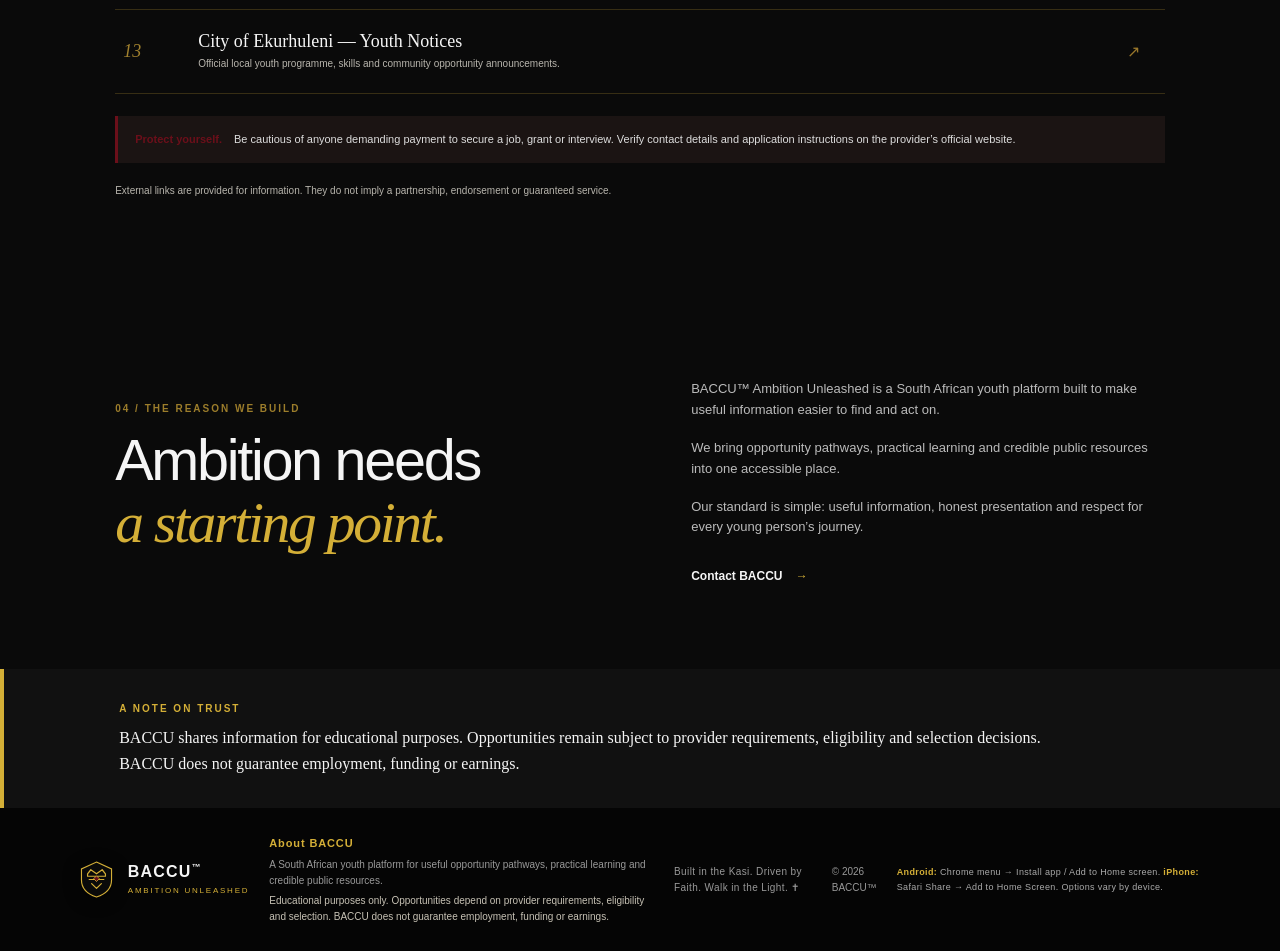
==== commit ce22082f: "Match footer to the BACCU emblem" ====
--- a/index.html
+++ b/index.html
@@ -209,7 +209,12 @@
   </main>
 
   <footer class="footer">
-    <a class="brand" href="#home"><span class="brand-mark" aria-hidden="true">B</span><span class="brand-copy"><strong>BACCU<span>™</span></strong><small>AMBITION UNLEASHED</small></span></a>
+    <a class="brand" href="#home"><svg class="brand-emblem" viewBox="0 0 48 48" aria-hidden="true" focusable="false">
+        <path class="emblem-shield" d="M24 2.5 42.5 11v13.6c0 9.8-7.1 17.2-18.5 21C12.6 41.8 5.5 34.4 5.5 24.6V11L24 2.5Z"/>
+        <path class="emblem-crown" d="m13 17 4-5 7 5 7-5 4 5v3H13v-3Z"/>
+        <path class="emblem-line" d="M15 24h18M18 29l6 6 6-6"/>
+        <path class="emblem-gem" d="m24 19.5 3.5 3.5-3.5 3.5-3.5-3.5 3.5-3.5Z"/>
+      </svg><span class="brand-copy"><strong>BACCU<span>™</span></strong><small>AMBITION UNLEASHED</small></span></a>
     <div class="footer-about"><strong>About BACCU</strong><p>A South African youth platform for useful opportunity pathways, practical learning and credible public resources.</p><p class="footer-disclaimer">Educational purposes only. Opportunities depend on provider requirements, eligibility and selection. BACCU does not guarantee employment, funding or earnings.</p></div>
     <p>Built in the Kasi. Driven by Faith. Walk in the Light. ✝</p>
     <div class="footer-tools"><span>© <span id="year"></span> BACCU™</span></div><p class="install-help"><strong>Android:</strong> Chrome menu → Install app / Add to Home screen. <strong>iPhone:</strong> Safari Share → Add to Home Screen. Options vary by device.</p>
--- a/styles.css
+++ b/styles.css
@@ -50,3 +50,20 @@
 .install-dismiss{align-self:flex-start;flex-shrink:0;width:25px;height:25px;padding:0;background:none;border:1px solid var(--line);color:var(--white);font-size:18px;line-height:1;cursor:pointer}
 .install-action:hover{background:#e5c158}
 @media(max-width:680px){.install-banner{left:10px;right:10px;bottom:calc(78px + env(safe-area-inset-bottom));width:auto;gap:9px;padding:12px}.install-banner-copy p{max-width:250px}}
+
+/* Inline BACCU emblem, navigational marks and geometric dividers */
+.brand-emblem{display:block;width:39px;height:39px;flex:0 0 39px;filter:drop-shadow(0 3px 8px #0008)}
+.emblem-shield{fill:#0a0a0a;stroke:#d4af37;stroke-width:1.4}
+.emblem-crown,.emblem-line{fill:none;stroke:#d4af37;stroke-width:1.5;stroke-linecap:round;stroke-linejoin:round}
+.emblem-gem{fill:#6b0f1a;stroke:#d4af37;stroke-width:1}
+.pattern-divider{display:block;width:100%;height:28px;background:#0a0a0a}
+.nav a{display:inline-flex;align-items:center;gap:7px}
+.nav-icon{width:17px;height:17px;flex:0 0 17px;fill:none;stroke:#d4af37;stroke-width:1.6;stroke-linecap:round;stroke-linejoin:round}
+.category-marker{display:inline-flex;align-items:center;gap:5px;flex:0 0 auto;color:#d4af37;font-size:8px;font-weight:700;letter-spacing:.12em;text-transform:uppercase}
+.category-marker svg{width:15px;height:15px;fill:none;stroke:currentColor;stroke-width:1.6;stroke-linecap:round;stroke-linejoin:round}
+.opportunity-card .card-top{gap:8px}
+@media(max-width:680px){
+  .nav a{flex-direction:column;gap:2px;font-size:9px}
+  .nav-icon{width:18px;height:18px;flex-basis:18px}
+  .pattern-divider{height:22px}
+}
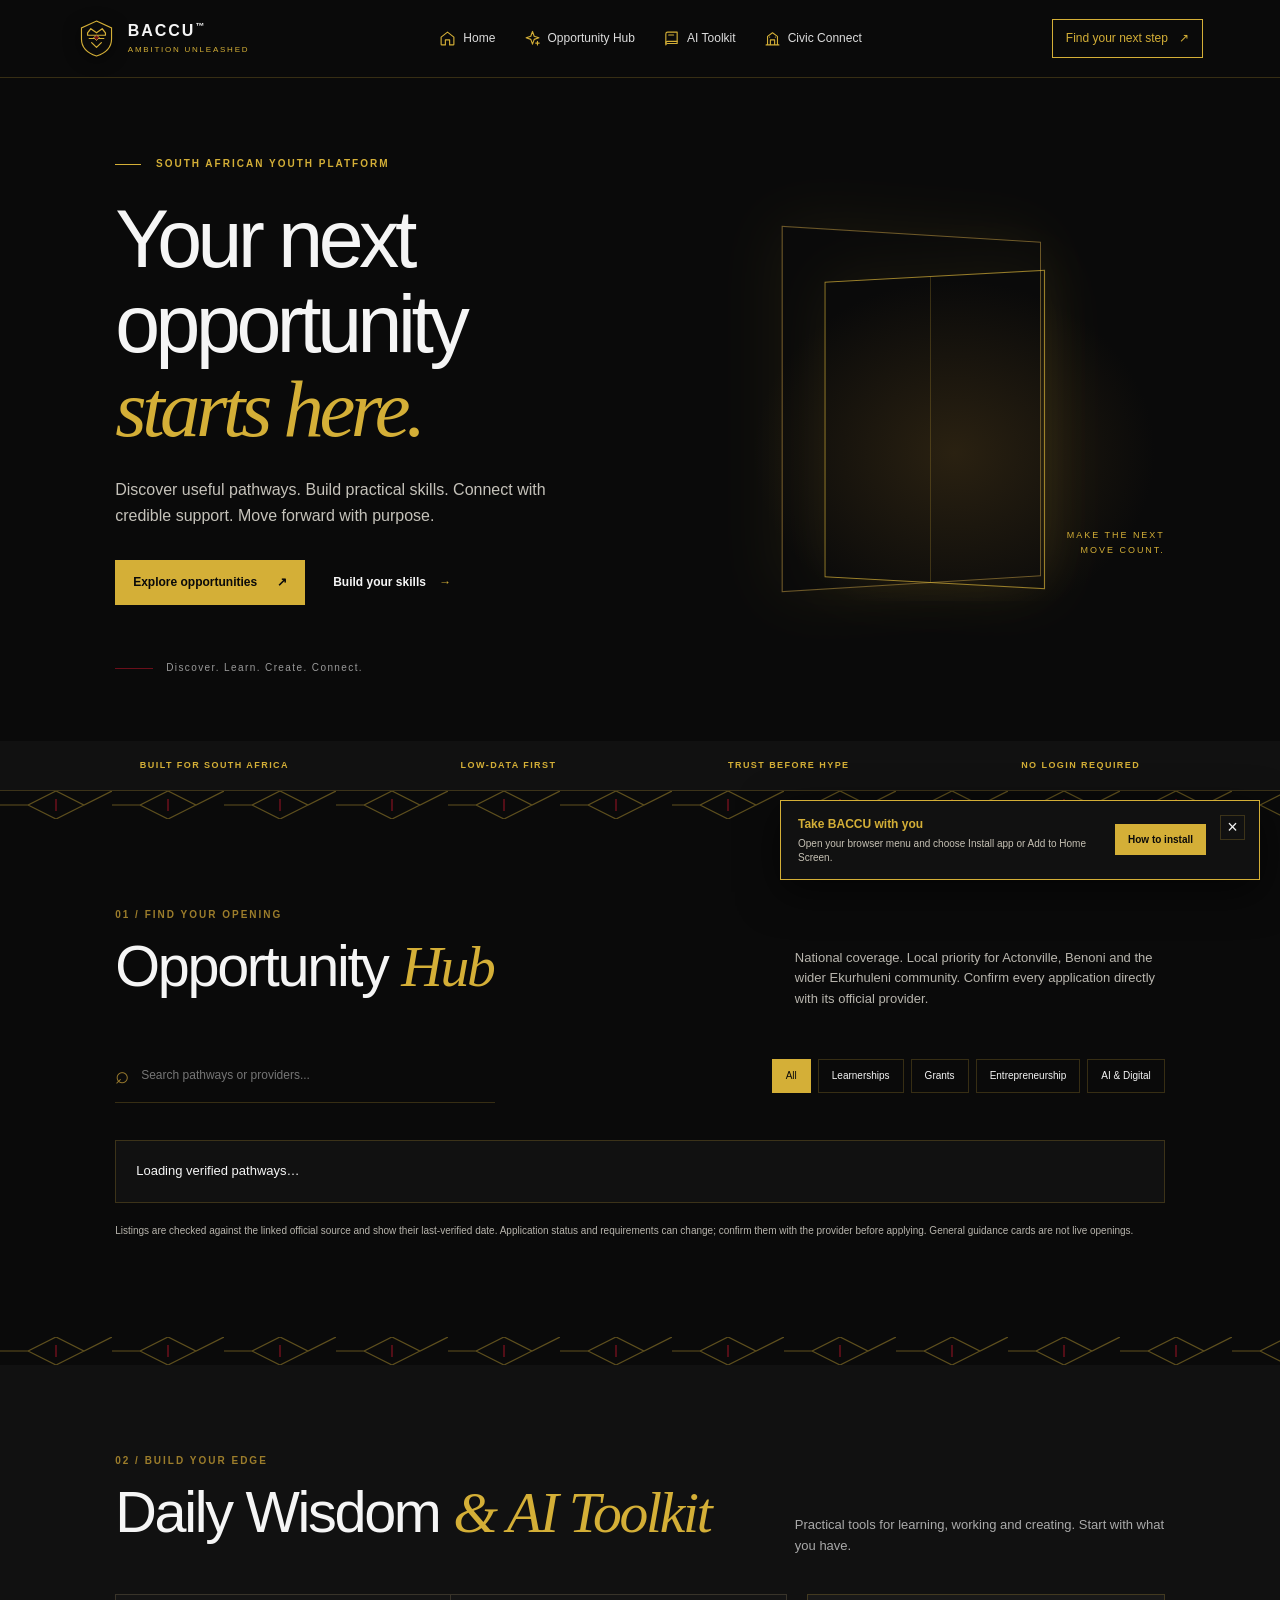
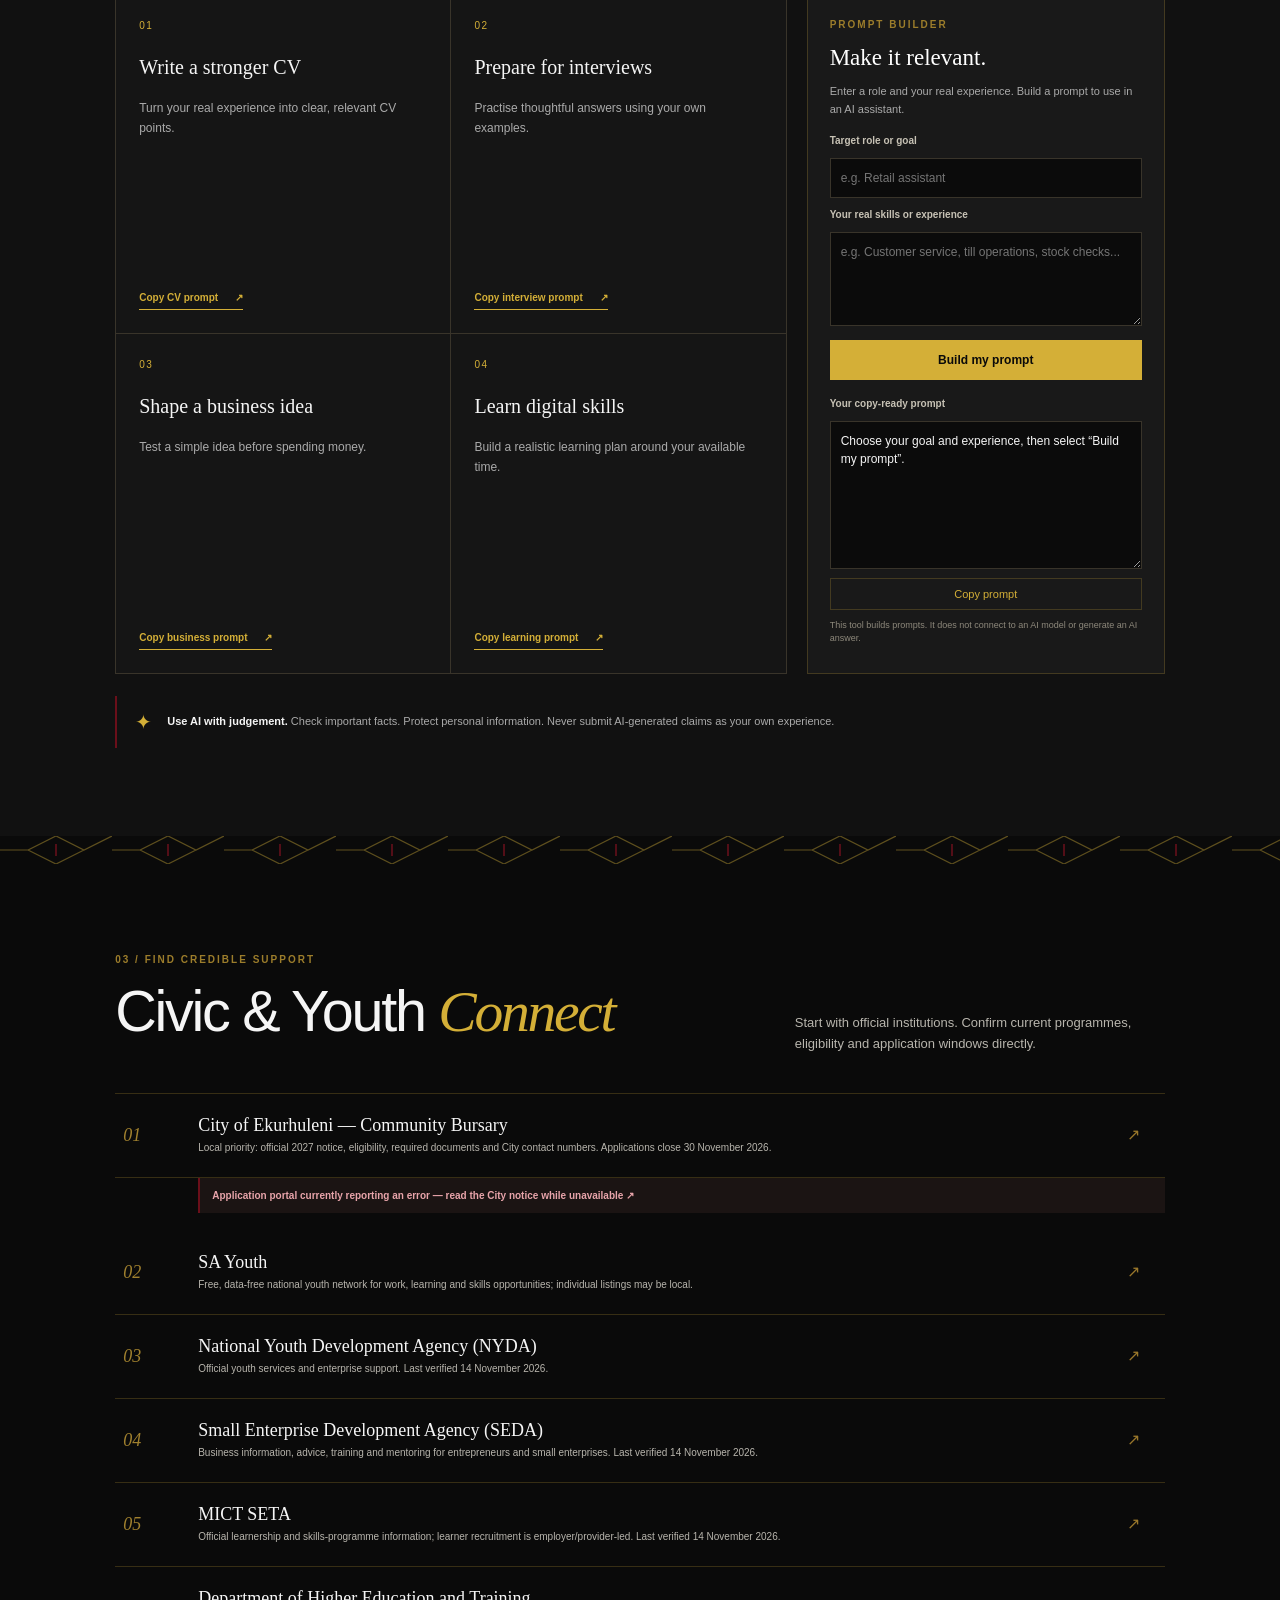
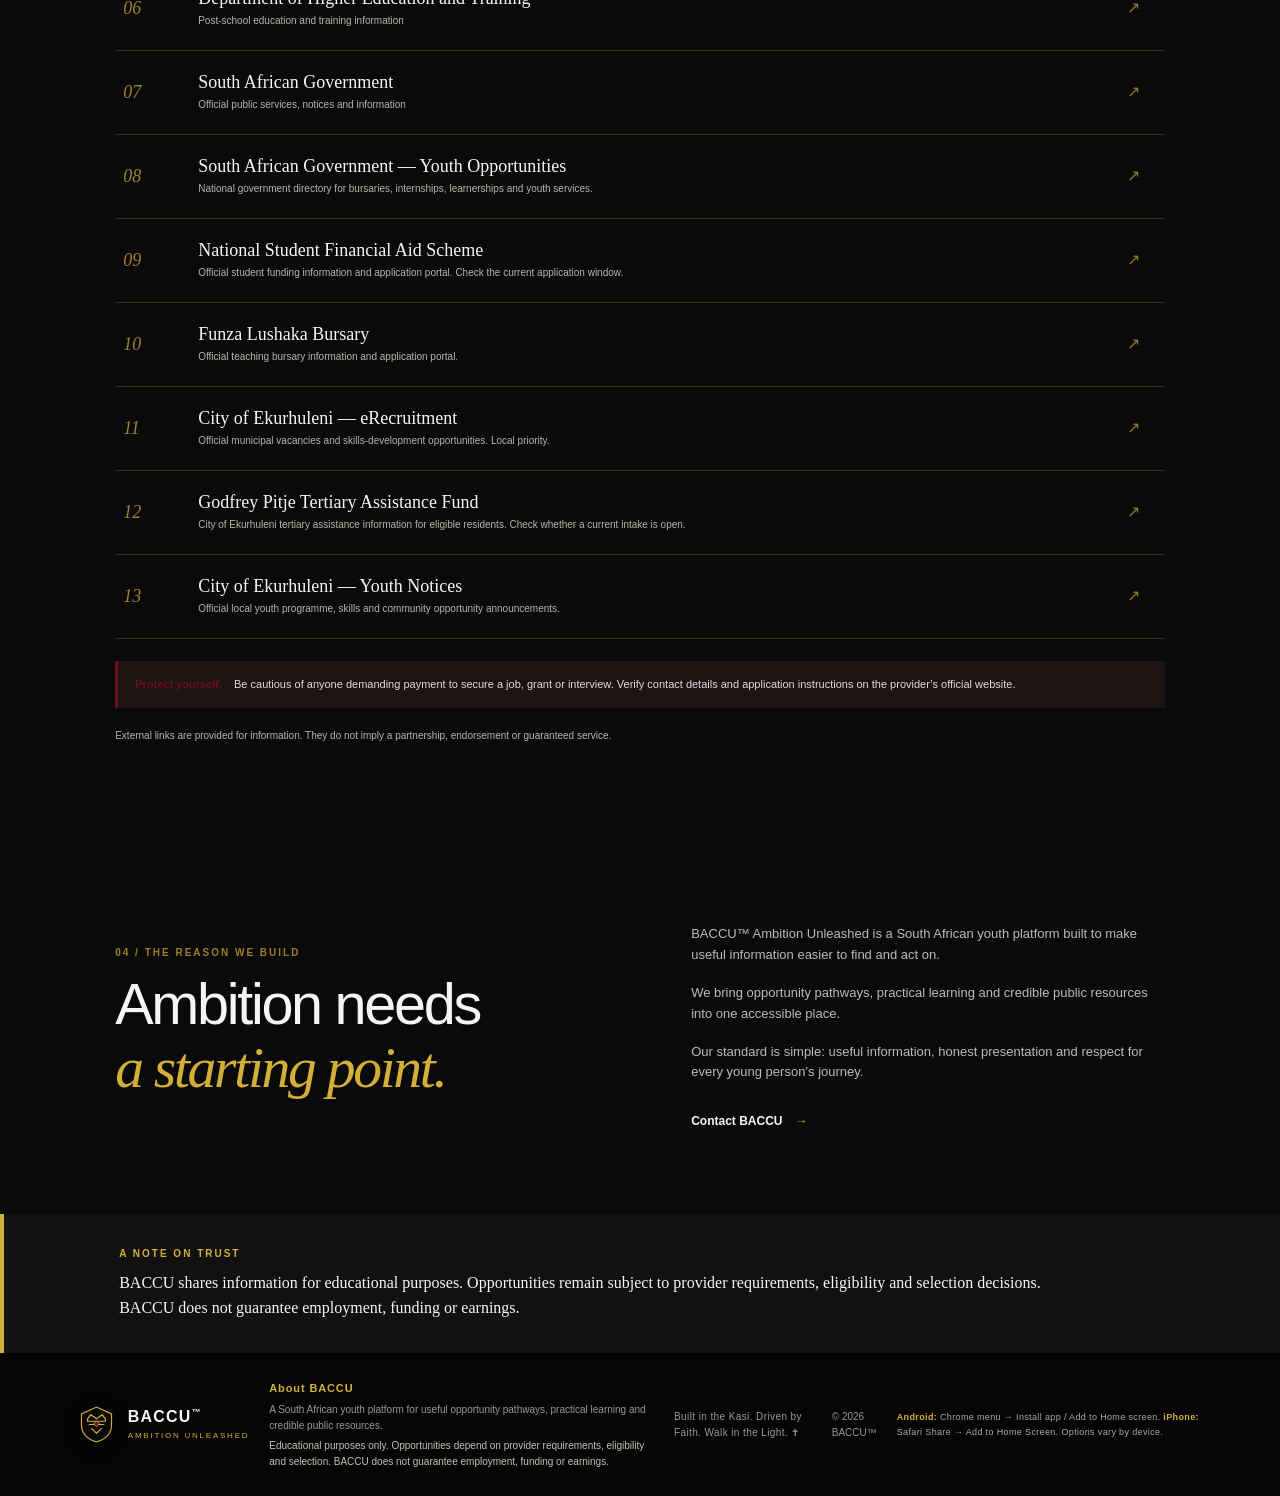
==== commit 53885158: "Prepare data-driven opportunity hub and civic resources" ====
--- a/index.html
+++ b/index.html
@@ -80,61 +80,17 @@
       <div class="filter-row">
         <label class="search-box"><span aria-hidden="true">⌕</span><span class="sr-only">Search pathways</span><input id="opportunity-search" type="search" placeholder="Search pathways or providers..." autocomplete="off"></label>
         <div class="filter-buttons" role="group" aria-label="Filter opportunity pathways">
-          <button class="filter active" type="button" data-filter="all" aria-pressed="true">All pathways</button>
-          <button class="filter" type="button" data-filter="work" aria-pressed="false">Work</button>
-          <button class="filter" type="button" data-filter="learning" aria-pressed="false">Learning</button>
-          <button class="filter" type="button" data-filter="enterprise" aria-pressed="false">Enterprise</button>
+          <button class="filter active" type="button" data-filter="all" aria-pressed="true">All</button>
+          <button class="filter" type="button" data-filter="learnerships" aria-pressed="false">Learnerships</button>
+          <button class="filter" type="button" data-filter="grants" aria-pressed="false">Grants</button>
+          <button class="filter" type="button" data-filter="entrepreneurship" aria-pressed="false">Entrepreneurship</button>
+          <button class="filter" type="button" data-filter="ai-digital" aria-pressed="false">AI &amp; Digital</button>
         </div>
       </div>
-      <div id="opportunity-grid" class="card-grid">
-        <article class="opportunity-card" data-category="learning" data-priority="local">
-          <div class="card-top"><span class="category-marker" aria-label="Learning"><svg viewBox="0 0 24 24" aria-hidden="true"><path d="M3 5.5A2.5 2.5 0 0 1 5.5 3H20v17H5.5A2.5 2.5 0 0 1 3 17.5v-12Z"/><path d="M3 17.5A2.5 2.5 0 0 1 5.5 15H20M8 7h7"/></svg><span>Learning</span></span><span class="tag">LOCAL PRIORITY · OFFICIAL NOTICE</span><span class="card-arrow" aria-hidden="true">↗</span></div>
-          <h3>Ekurhuleni Community Bursary</h3>
-          <p>A local study-support pathway for qualifying City of Ekurhuleni residents, including eligible residents of Benoni and Actonville.</p>
-          <dl><div><dt>Provider</dt><dd>City of Ekurhuleni</dd></div><div><dt>Type</dt><dd>Undergraduate and selected TVET study support</dd></div><div><dt>Location</dt><dd>City of Ekurhuleni residents</dd></div><div><dt>Status</dt><dd>Official notice checked 12 November 2026. Applications close 30 November 2026. The separate application portal is currently displaying an error; use the City notice for requirements and contact details.</dd></div></dl>
-          <a class="card-link" href="https://www.ekurhuleni.gov.za/campaigns/applications-for-the-2027-community-bursary-programme-now-open/" target="_blank" rel="noopener noreferrer">Read official 2027 notice ↗</a>
-          <a class="card-link" href="https://bursaries.ekurhuleni.gov.za/" target="_blank" rel="noopener noreferrer">Application portal (currently reporting an error) ↗</a>
-        </article>
-        <article class="opportunity-card" data-category="work" data-priority="national">
-          <div class="card-top"><span class="category-marker" aria-label="Work"><svg viewBox="0 0 24 24" aria-hidden="true"><rect x="3" y="7" width="18" height="13" rx="1"/><path d="M8 7V4h8v3M3 12h18m-11 0v2h4v-2"/></svg><span>Work</span></span><span class="tag">NATIONAL · OFFICIAL CHANNEL</span><span class="card-arrow" aria-hidden="true">↗</span></div>
-          <h3>Join the SA Youth network</h3>
-          <p>Access work, learning, skills and youth programme opportunities. The network is free and data-free; individual opportunities may be location-specific.</p>
-          <dl><div><dt>Provider</dt><dd>SA Youth network</dd></div><div><dt>Type</dt><dd>Work, learning and youth opportunity access</dd></div><div><dt>Location</dt><dd>South Africa; listings vary by area</dd></div><div><dt>Eligibility</dt><dd>Current SA Youth information states ages 18–34. Check the official registration page for accepted identification and current criteria.</dd></div></dl>
-          <a class="card-link" href="https://sayouth.mobi/" target="_blank" rel="noopener noreferrer">Explore opportunities ↗</a>
-          <a class="card-link" href="https://sayouth.mobi/About/EN" target="_blank" rel="noopener noreferrer">Read eligibility information ↗</a>
-          <a class="card-link" href="https://sayouth.mobi/Join" target="_blank" rel="noopener noreferrer">Register or sign in ↗</a>
-        </article>
-        <article class="opportunity-card" data-category="work">
-          <div class="card-top"><span class="category-marker" aria-label="Work"><svg viewBox="0 0 24 24" aria-hidden="true"><rect x="3" y="7" width="18" height="13" rx="1"/><path d="M8 7V4h8v3M3 12h18m-11 0v2h4v-2"/></svg><span>Work</span></span><span class="tag">GUIDED PATHWAY</span><span class="card-arrow" aria-hidden="true">↗</span></div>
-          <h3>Search for entry-level work</h3>
-          <p>Learn where to look for jobs, work-readiness support and legitimate entry-level opportunities.</p>
-          <dl><div><dt>Provider</dt><dd>Department of Employment and Labour</dd></div><div><dt>Type</dt><dd>Jobs and work information</dd></div><div><dt>Location</dt><dd>South Africa</dd></div><div><dt>Status</dt><dd>General resource — not a live vacancy</dd></div></dl>
-          <a class="card-link" href="https://www.labour.gov.za/" target="_blank" rel="noopener noreferrer">Visit official resource ↗</a>
-        </article>
-        <article class="opportunity-card" data-category="learning">
-          <div class="card-top"><span class="category-marker" aria-label="Learning"><svg viewBox="0 0 24 24" aria-hidden="true"><path d="M3 5.5A2.5 2.5 0 0 1 5.5 3H20v17H5.5A2.5 2.5 0 0 1 3 17.5v-12Z"/><path d="M3 17.5A2.5 2.5 0 0 1 5.5 15H20M8 7h7"/></svg><span>Learning</span></span><span class="tag">GUIDED PATHWAY</span><span class="card-arrow" aria-hidden="true">↗</span></div>
-          <h3>Explore skills programmes</h3>
-          <p>Understand post-school training, skills development and accredited learning routes.</p>
-          <dl><div><dt>Provider</dt><dd>Department of Higher Education and Training</dd></div><div><dt>Type</dt><dd>Education and training information</dd></div><div><dt>Location</dt><dd>South Africa</dd></div><div><dt>Status</dt><dd>General resource — check programme availability</dd></div></dl>
-          <a class="card-link" href="https://www.dhet.gov.za/" target="_blank" rel="noopener noreferrer">Visit official resource ↗</a>
-        </article>
-        <article class="opportunity-card" data-category="enterprise">
-          <div class="card-top"><span class="category-marker" aria-label="Enterprise"><svg viewBox="0 0 24 24" aria-hidden="true"><path d="M4 20V9l8-5 8 5v11M8 20v-6h8v6M2 20h20M8 10h.01M16 10h.01"/></svg><span>Enterprise</span></span><span class="tag">GUIDED PATHWAY</span><span class="card-arrow" aria-hidden="true">↗</span></div>
-          <h3>Start or grow a business</h3>
-          <p>Find business advice, planning support and enterprise development information.</p>
-          <dl><div><dt>Provider</dt><dd>Small Enterprise Development Finance Agency</dd></div><div><dt>Type</dt><dd>Entrepreneurship support</dd></div><div><dt>Location</dt><dd>South Africa</dd></div><div><dt>Status</dt><dd>General resource — not a grant offer</dd></div></dl>
-          <a class="card-link" href="https://www.sedfa.org.za/" target="_blank" rel="noopener noreferrer">Visit official resource ↗</a>
-        </article>
-        <article class="opportunity-card" data-category="enterprise">
-          <div class="card-top"><span class="category-marker" aria-label="Enterprise"><svg viewBox="0 0 24 24" aria-hidden="true"><path d="M4 20V9l8-5 8 5v11M8 20v-6h8v6M2 20h20M8 10h.01M16 10h.01"/></svg><span>Enterprise</span></span><span class="tag">GUIDED PATHWAY</span><span class="card-arrow" aria-hidden="true">↗</span></div>
-          <h3>Explore youth development support</h3>
-          <p>Review youth enterprise support, development services and current programme requirements.</p>
-          <dl><div><dt>Provider</dt><dd>National Youth Development Agency</dd></div><div><dt>Type</dt><dd>Youth and enterprise support</dd></div><div><dt>Location</dt><dd>South Africa</dd></div><div><dt>Status</dt><dd>General resource — applications vary</dd></div></dl>
-          <a class="card-link" href="https://www.nyda.gov.za/" target="_blank" rel="noopener noreferrer">Visit official resource ↗</a>
-        </article>
-      </div>
-      <p id="no-results" class="empty-state" hidden>No pathways match your search. Try another term or reset the filters.</p>
-      <p class="section-footnote">These cards are guidance pathways, not confirmed vacancies, bursaries, grants or open applications. BACCU will only publish live listings after checking the official source and recording the verification date.</p>
+      <div id="opportunity-grid" class="card-grid" aria-live="polite"></div>
+      <p id="opportunity-loading" class="empty-state">Loading verified pathways…</p>
+      <p id="no-results" class="empty-state" hidden>No pathways match your search. Try another term or choose a different category.</p>
+      <p class="section-footnote">Listings are checked against the linked official source and show their last-verified date. Application status and requirements can change; confirm them with the provider before applying. General guidance cards are not live openings.</p>
     </section>
 
     <svg class="pattern-divider" viewBox="0 0 640 28" preserveAspectRatio="none" aria-hidden="true" focusable="false">
@@ -181,9 +137,9 @@
       <div class="resource-list">
         <a class="resource" href="https://www.ekurhuleni.gov.za/campaigns/applications-for-the-2027-community-bursary-programme-now-open/" target="_blank" rel="noopener noreferrer"><span class="resource-index">01</span><span><strong>City of Ekurhuleni — Community Bursary</strong><small>Local priority: official 2027 notice, eligibility, required documents and City contact numbers. Applications close 30 November 2026.</small></span><span class="resource-out" aria-hidden="true">↗</span></a><a class="resource-action" href="https://bursaries.ekurhuleni.gov.za/" target="_blank" rel="noopener noreferrer">Application portal currently reporting an error — read the City notice while unavailable ↗</a>
         <a class="resource" href="https://sayouth.mobi/" target="_blank" rel="noopener noreferrer"><span class="resource-index">02</span><span><strong>SA Youth</strong><small>Free, data-free national youth network for work, learning and skills opportunities; individual listings may be local.</small></span><span class="resource-out" aria-hidden="true">↗</span></a>
-        <a class="resource" href="https://www.nyda.gov.za/" target="_blank" rel="noopener noreferrer"><span class="resource-index">03</span><span><strong>National Youth Development Agency</strong><small>Youth development and enterprise support information</small></span><span class="resource-out" aria-hidden="true">↗</span></a>
-        <a class="resource" href="https://www.sedfa.org.za/" target="_blank" rel="noopener noreferrer"><span class="resource-index">04</span><span><strong>Small Enterprise Development Finance Agency</strong><small>Small business advice and enterprise support</small></span><span class="resource-out" aria-hidden="true">↗</span></a>
-        <a class="resource" href="https://mict.org.za/" target="_blank" rel="noopener noreferrer"><span class="resource-index">05</span><span><strong>MICT SETA</strong><small>Media, information and communication technologies skills development</small></span><span class="resource-out" aria-hidden="true">↗</span></a>
+        <a class="resource" href="https://www.nyda.gov.za/" target="_blank" rel="noopener noreferrer"><span class="resource-index">03</span><span><strong>National Youth Development Agency (NYDA)</strong><small>Official youth services and enterprise support. Last verified 14 November 2026.</small></span><span class="resource-out" aria-hidden="true">↗</span></a>
+        <a class="resource" href="https://www.seda.org.za/" target="_blank" rel="noopener noreferrer"><span class="resource-index">04</span><span><strong>Small Enterprise Development Agency (SEDA)</strong><small>Business information, advice, training and mentoring for entrepreneurs and small enterprises. Last verified 14 November 2026.</small></span><span class="resource-out" aria-hidden="true">↗</span></a>
+        <a class="resource" href="https://mict.org.za/" target="_blank" rel="noopener noreferrer"><span class="resource-index">05</span><span><strong>MICT SETA</strong><small>Official learnership and skills-programme information; learner recruitment is employer/provider-led. Last verified 14 November 2026.</small></span><span class="resource-out" aria-hidden="true">↗</span></a>
         <a class="resource" href="https://www.dhet.gov.za/" target="_blank" rel="noopener noreferrer"><span class="resource-index">06</span><span><strong>Department of Higher Education and Training</strong><small>Post-school education and training information</small></span><span class="resource-out" aria-hidden="true">↗</span></a>
         <a class="resource" href="https://www.gov.za/" target="_blank" rel="noopener noreferrer"><span class="resource-index">07</span><span><strong>South African Government</strong><small>Official public services, notices and information</small></span><span class="resource-out" aria-hidden="true">↗</span></a>
         <a class="resource" href="https://www.gov.za/issues/government-and-opportunities-youth" target="_blank" rel="noopener noreferrer"><span class="resource-index">08</span><span><strong>South African Government — Youth Opportunities</strong><small>National government directory for bursaries, internships, learnerships and youth services.</small></span><span class="resource-out" aria-hidden="true">↗</span></a>
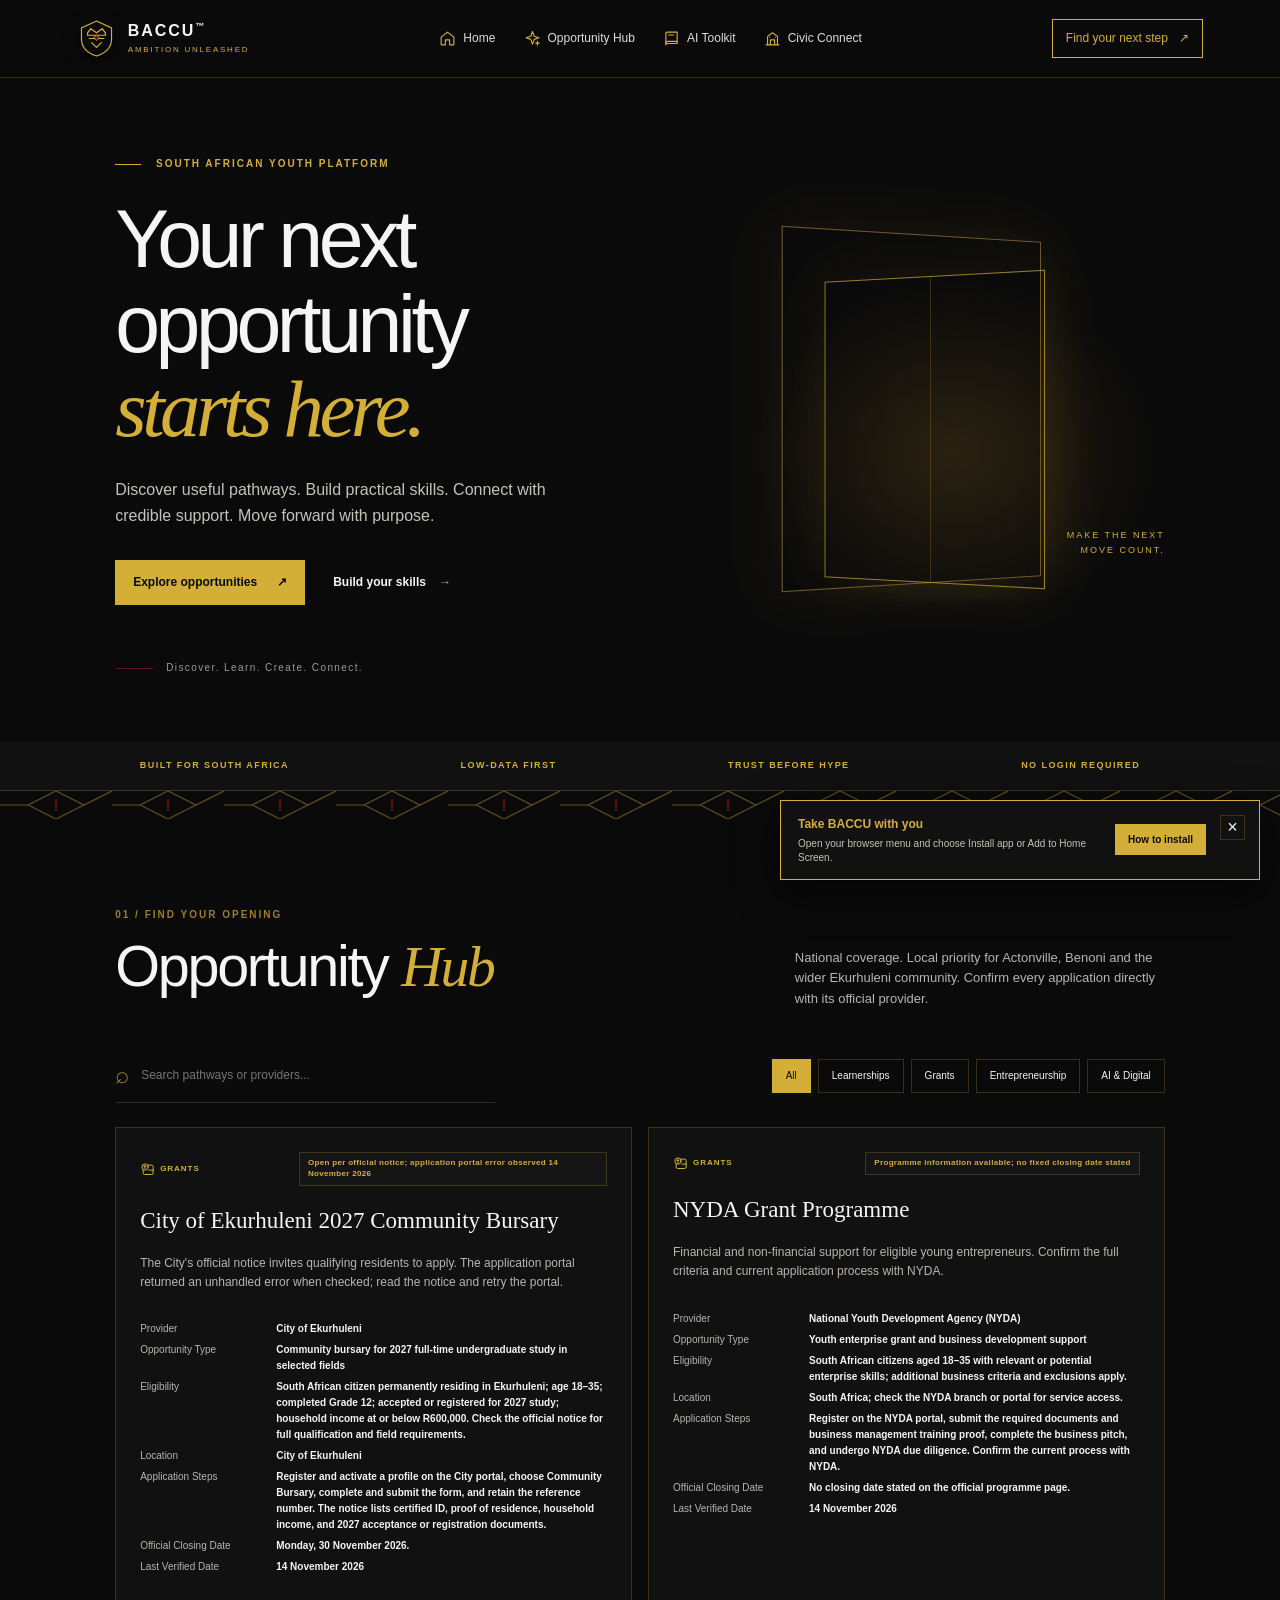
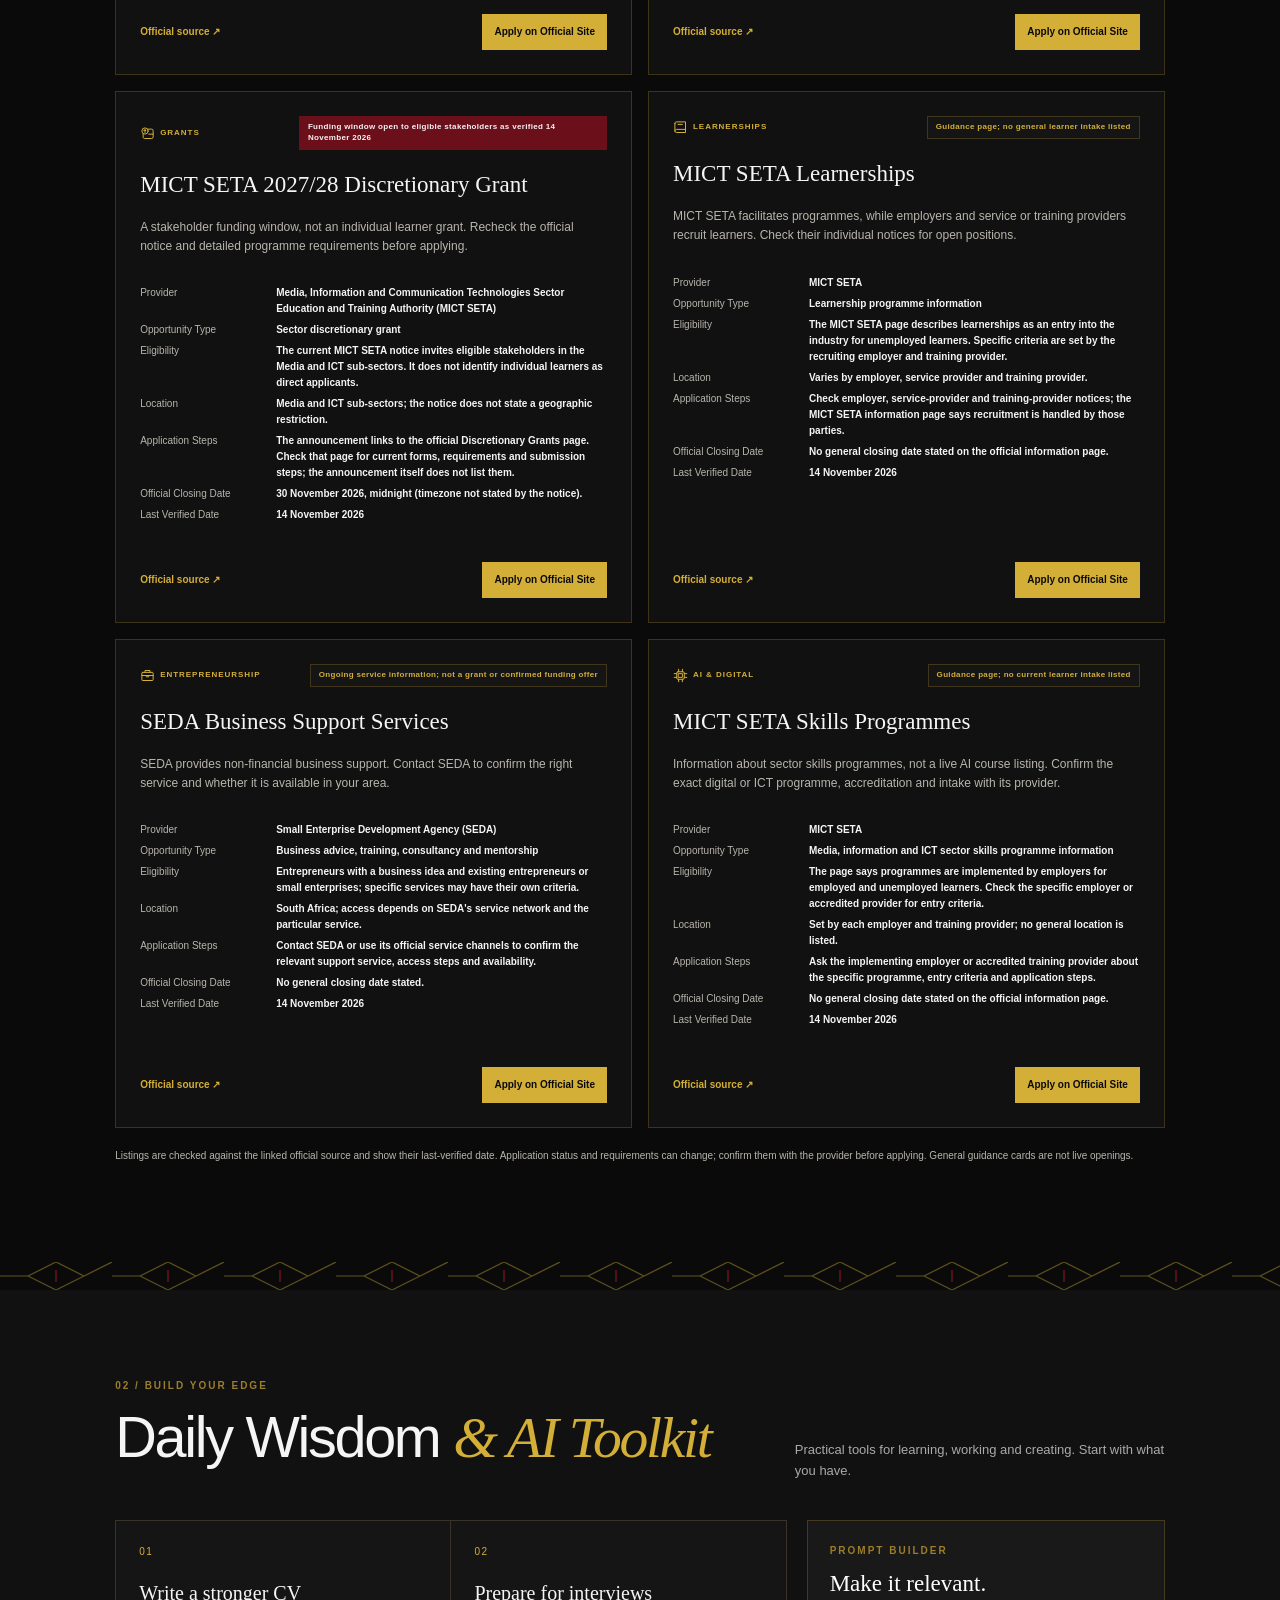
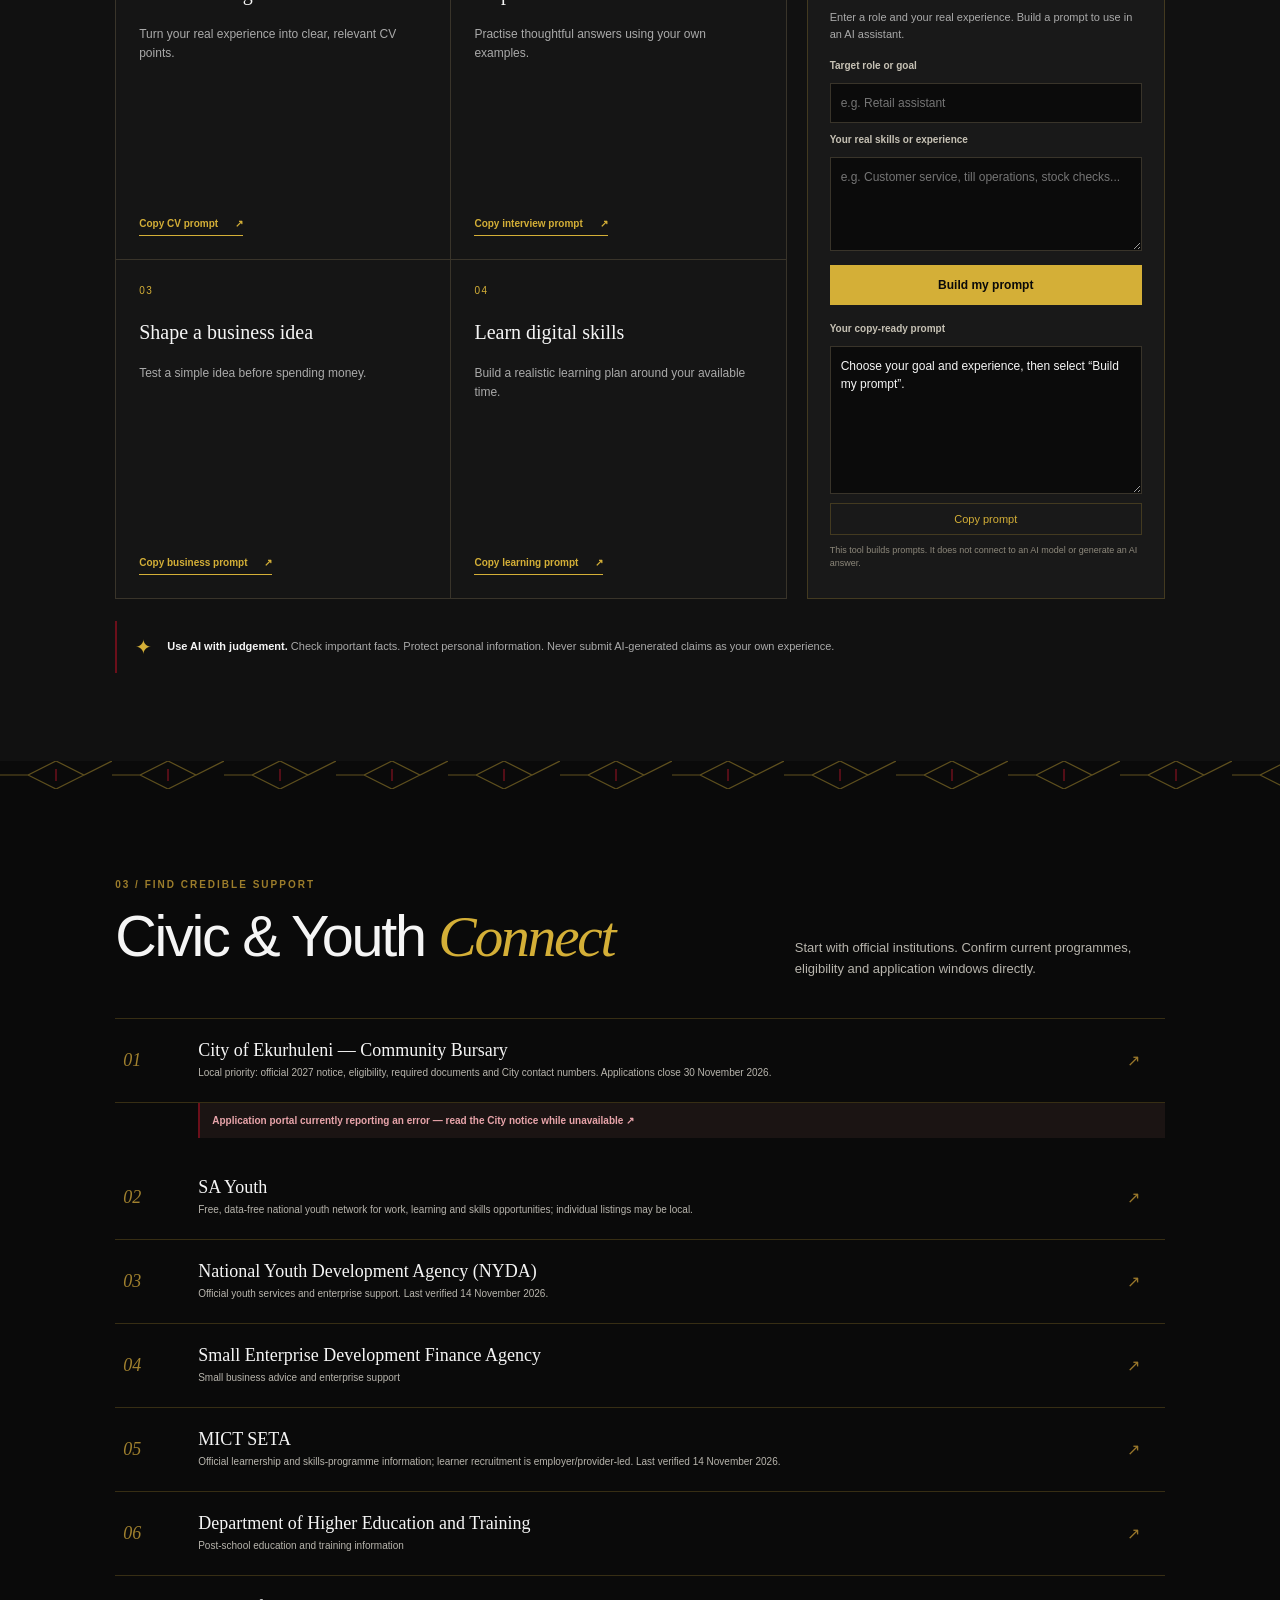
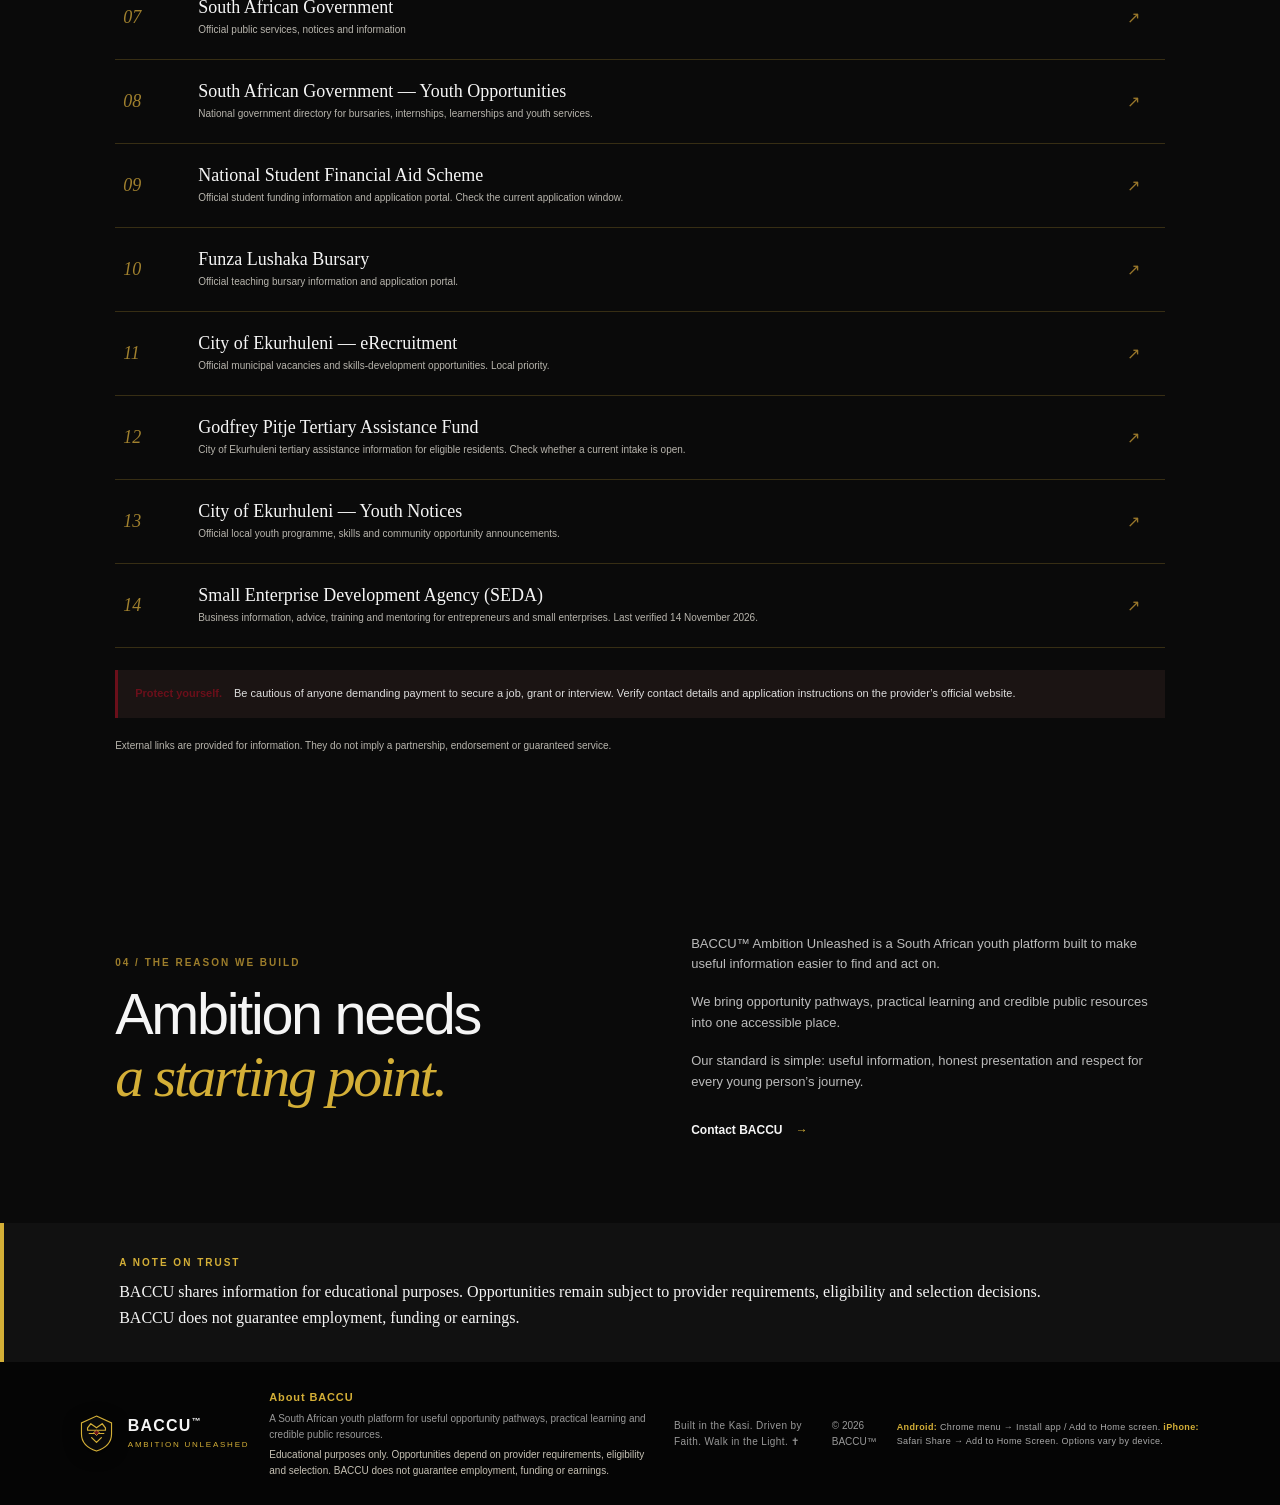
==== commit b99b780d: "Add verified SEDA resource while retaining SEDFA" ====
--- a/index.html
+++ b/index.html
@@ -138,7 +138,7 @@
         <a class="resource" href="https://www.ekurhuleni.gov.za/campaigns/applications-for-the-2027-community-bursary-programme-now-open/" target="_blank" rel="noopener noreferrer"><span class="resource-index">01</span><span><strong>City of Ekurhuleni — Community Bursary</strong><small>Local priority: official 2027 notice, eligibility, required documents and City contact numbers. Applications close 30 November 2026.</small></span><span class="resource-out" aria-hidden="true">↗</span></a><a class="resource-action" href="https://bursaries.ekurhuleni.gov.za/" target="_blank" rel="noopener noreferrer">Application portal currently reporting an error — read the City notice while unavailable ↗</a>
         <a class="resource" href="https://sayouth.mobi/" target="_blank" rel="noopener noreferrer"><span class="resource-index">02</span><span><strong>SA Youth</strong><small>Free, data-free national youth network for work, learning and skills opportunities; individual listings may be local.</small></span><span class="resource-out" aria-hidden="true">↗</span></a>
         <a class="resource" href="https://www.nyda.gov.za/" target="_blank" rel="noopener noreferrer"><span class="resource-index">03</span><span><strong>National Youth Development Agency (NYDA)</strong><small>Official youth services and enterprise support. Last verified 14 November 2026.</small></span><span class="resource-out" aria-hidden="true">↗</span></a>
-        <a class="resource" href="https://www.seda.org.za/" target="_blank" rel="noopener noreferrer"><span class="resource-index">04</span><span><strong>Small Enterprise Development Agency (SEDA)</strong><small>Business information, advice, training and mentoring for entrepreneurs and small enterprises. Last verified 14 November 2026.</small></span><span class="resource-out" aria-hidden="true">↗</span></a>
+        <a class="resource" href="https://www.sedfa.org.za/" target="_blank" rel="noopener noreferrer"><span class="resource-index">04</span><span><strong>Small Enterprise Development Finance Agency</strong><small>Small business advice and enterprise support</small></span><span class="resource-out" aria-hidden="true">↗</span></a>
         <a class="resource" href="https://mict.org.za/" target="_blank" rel="noopener noreferrer"><span class="resource-index">05</span><span><strong>MICT SETA</strong><small>Official learnership and skills-programme information; learner recruitment is employer/provider-led. Last verified 14 November 2026.</small></span><span class="resource-out" aria-hidden="true">↗</span></a>
         <a class="resource" href="https://www.dhet.gov.za/" target="_blank" rel="noopener noreferrer"><span class="resource-index">06</span><span><strong>Department of Higher Education and Training</strong><small>Post-school education and training information</small></span><span class="resource-out" aria-hidden="true">↗</span></a>
         <a class="resource" href="https://www.gov.za/" target="_blank" rel="noopener noreferrer"><span class="resource-index">07</span><span><strong>South African Government</strong><small>Official public services, notices and information</small></span><span class="resource-out" aria-hidden="true">↗</span></a>
@@ -148,6 +148,7 @@
         <a class="resource" href="https://rems.ekurhuleni.gov.za/eRecruitment/" target="_blank" rel="noopener noreferrer"><span class="resource-index">11</span><span><strong>City of Ekurhuleni — eRecruitment</strong><small>Official municipal vacancies and skills-development opportunities. Local priority.</small></span><span class="resource-out" aria-hidden="true">↗</span></a>
         <a class="resource" href="https://gptaf.ekurhuleni.gov.za/" target="_blank" rel="noopener noreferrer"><span class="resource-index">12</span><span><strong>Godfrey Pitje Tertiary Assistance Fund</strong><small>City of Ekurhuleni tertiary assistance information for eligible residents. Check whether a current intake is open.</small></span><span class="resource-out" aria-hidden="true">↗</span></a>
         <a class="resource" href="https://www.ekurhuleni.gov.za/category/press-releases/youth/" target="_blank" rel="noopener noreferrer"><span class="resource-index">13</span><span><strong>City of Ekurhuleni — Youth Notices</strong><small>Official local youth programme, skills and community opportunity announcements.</small></span><span class="resource-out" aria-hidden="true">↗</span></a>
+        <a class="resource" href="https://www.seda.org.za/" target="_blank" rel="noopener noreferrer"><span class="resource-index">14</span><span><strong>Small Enterprise Development Agency (SEDA)</strong><small>Business information, advice, training and mentoring for entrepreneurs and small enterprises. Last verified 14 November 2026.</small></span><span class="resource-out" aria-hidden="true">↗</span></a>
       </div>
       <div class="safety-note"><strong>Protect yourself.</strong><span>Be cautious of anyone demanding payment to secure a job, grant or interview. Verify contact details and application instructions on the provider’s official website.</span></div>
       <p class="section-footnote">External links are provided for information. They do not imply a partnership, endorsement or guaranteed service.</p>
--- a/styles.css
+++ b/styles.css
@@ -67,3 +67,21 @@
   .nav-icon{width:18px;height:18px;flex-basis:18px}
   .pattern-divider{height:22px}
 }
+
+/* Data-driven Opportunity Hub */
+.status-badge{display:inline-flex;align-items:center;max-width:66%;padding:5px 8px;border:1px solid var(--line);color:#d8d2c3;background:#151515;font-size:8px;font-weight:700;line-height:1.35;letter-spacing:.04em}
+.status-badge.is-open{color:#f5f5f5;border-color:#6b0f1a;background:#6b0f1a}
+.status-badge.is-guidance{color:#d4af37}
+.opportunity-card dl div{grid-template-columns:minmax(112px,128px) minmax(0,1fr)}
+.opportunity-card dd{overflow-wrap:anywhere}
+.opportunity-actions{display:flex;align-items:center;justify-content:space-between;gap:12px;margin-top:auto;padding-top:18px}
+.card-source{font-size:10px;font-weight:700;color:#d4af37;text-decoration:none;white-space:nowrap}
+.card-source:hover{text-decoration:underline}
+.opportunity-apply{font-size:10px;padding:10px 12px;white-space:nowrap}
+#opportunity-loading{color:#c7c2b5;background:#111;border-color:var(--line)}
+@media(max-width:680px){
+  .status-badge{max-width:70%;font-size:7px}
+  .opportunity-card dl div{grid-template-columns:100px minmax(0,1fr)}
+  .opportunity-actions{align-items:stretch;flex-direction:column}
+  .opportunity-apply{width:100%}
+}
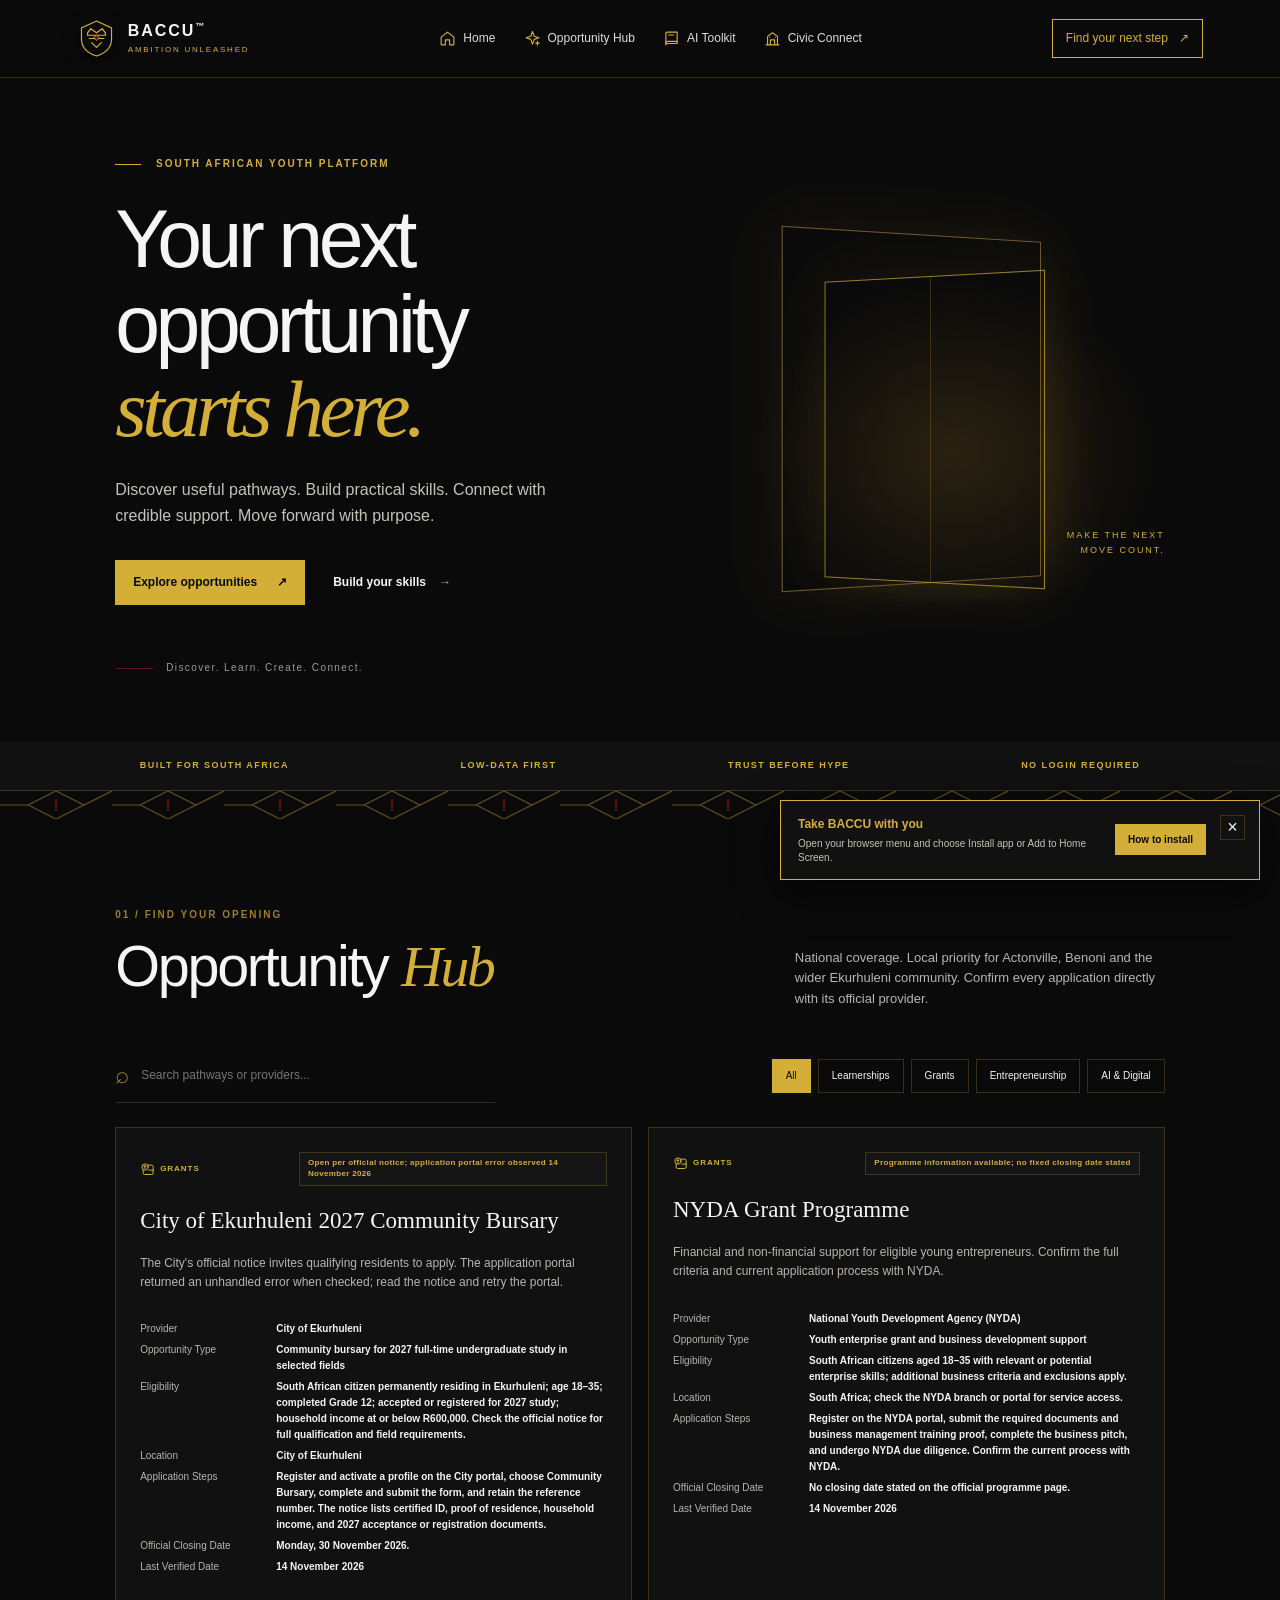
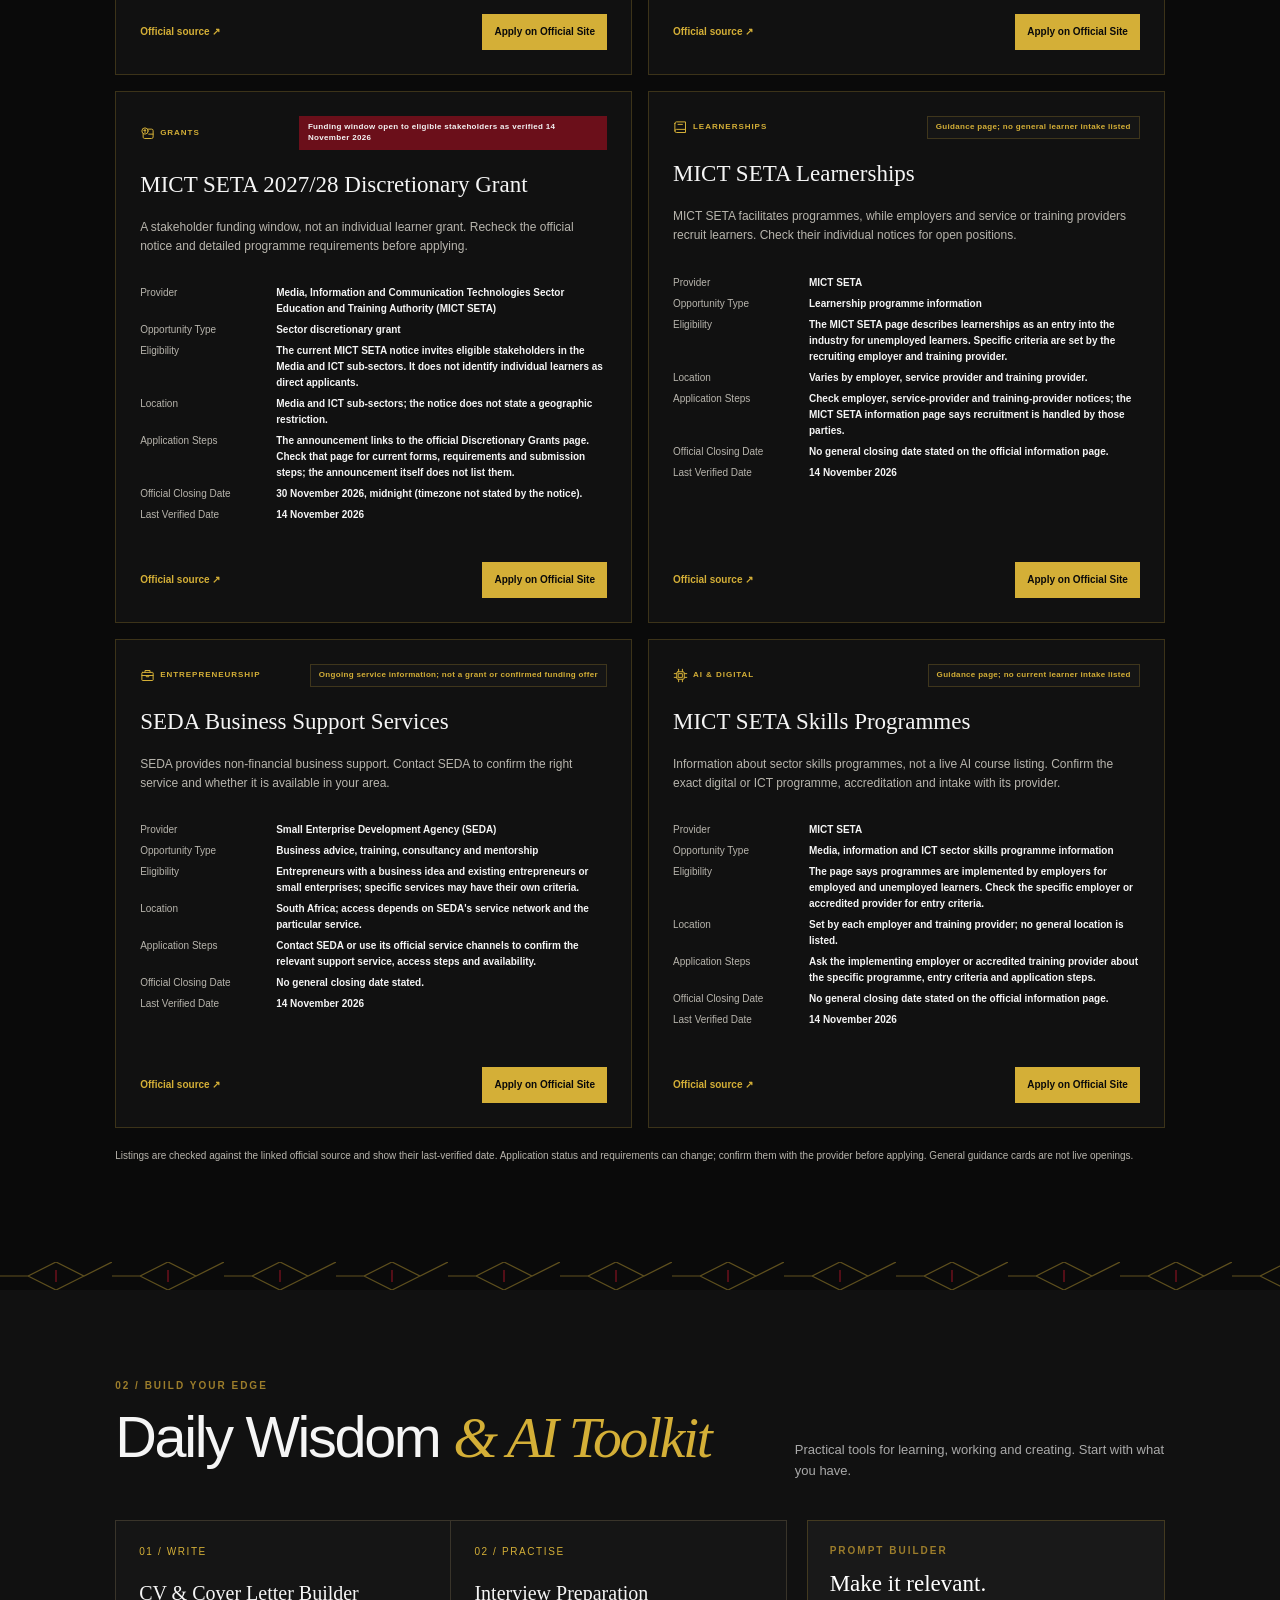
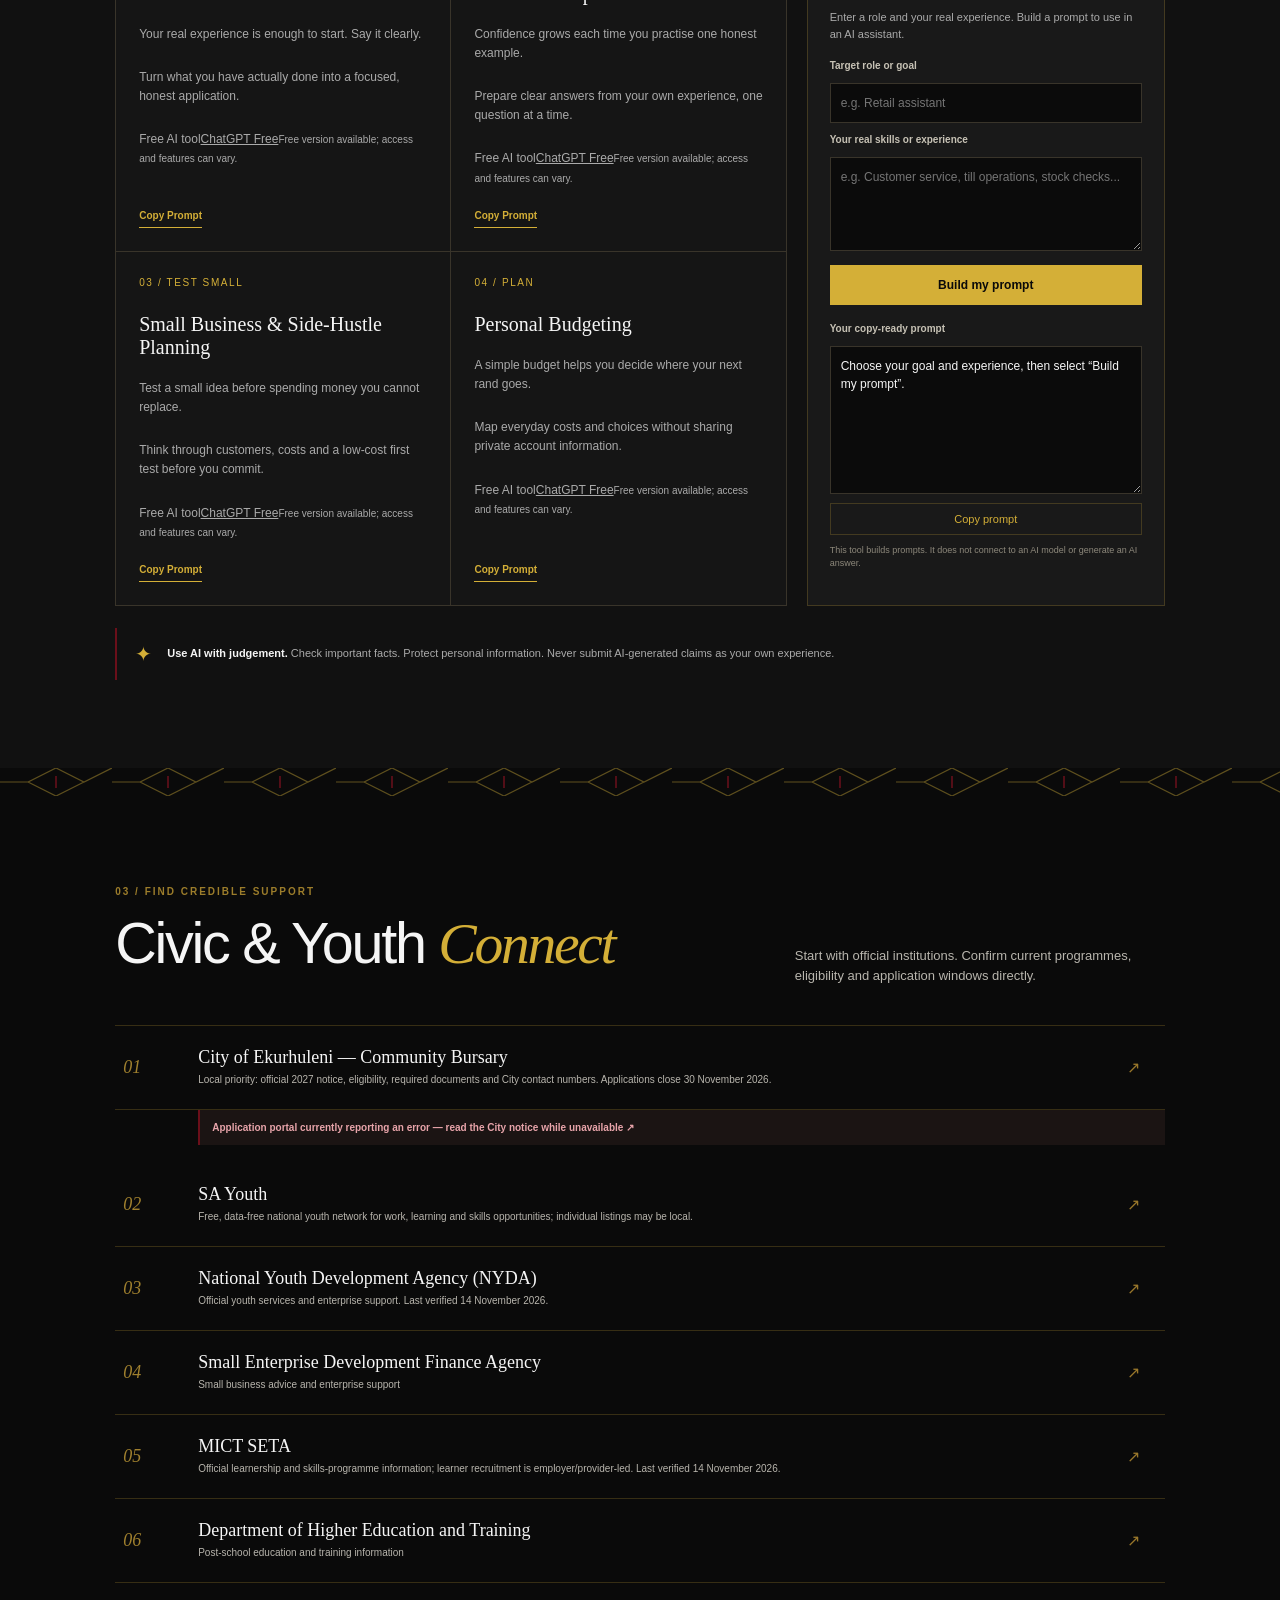
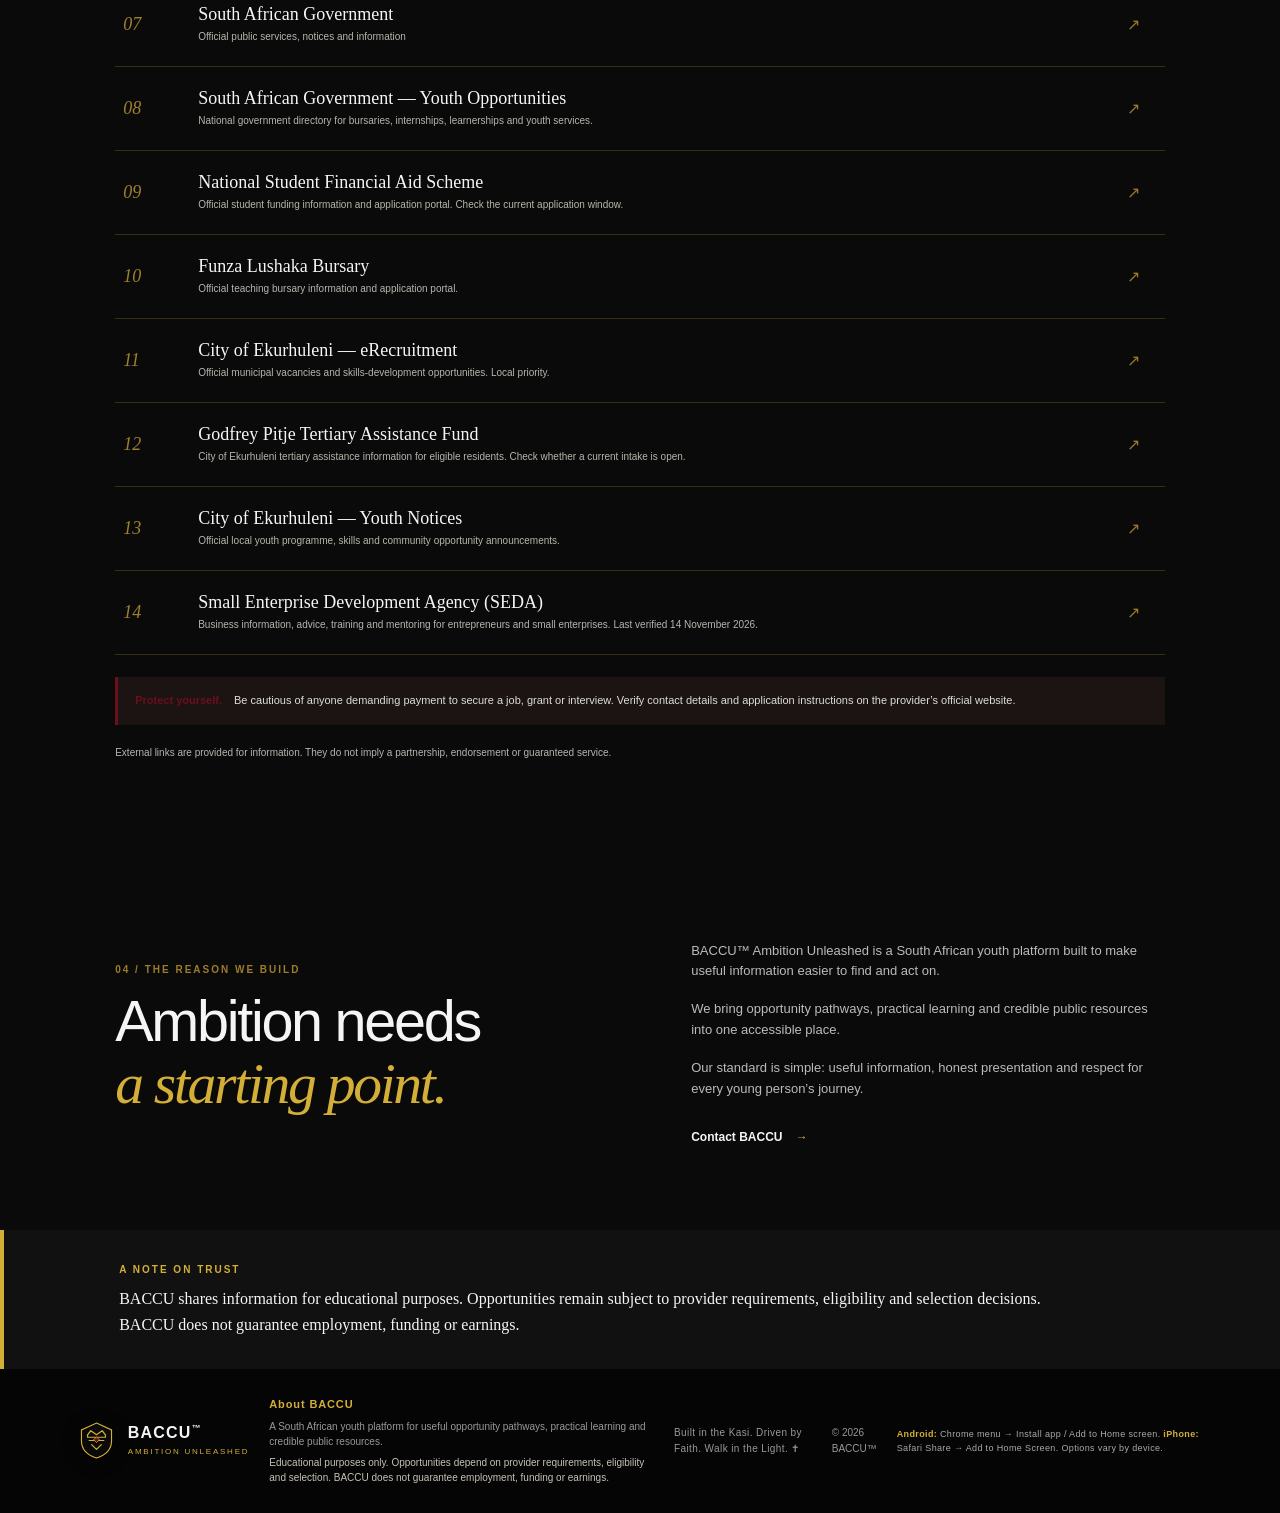
==== commit eefa36a0: "Add youth-focused Daily Wisdom prompt cards" ====
--- a/index.html
+++ b/index.html
@@ -105,10 +105,38 @@
       </div>
       <div class="toolkit-layout">
         <div class="toolkit-grid">
-          <article class="tool-card"><span class="tool-number">01</span><h3>Write a stronger CV</h3><p>Turn your real experience into clear, relevant CV points.</p><button class="prompt-button" type="button" data-prompt="Act as a South African CV coach. Help me create an honest, clear entry-level CV. Ask about my education, work experience, volunteering, projects and skills. Never invent qualifications, dates, employers or achievements. Use simple professional language.">Copy CV prompt <span>↗</span></button></article>
-          <article class="tool-card"><span class="tool-number">02</span><h3>Prepare for interviews</h3><p>Practise thoughtful answers using your own examples.</p><button class="prompt-button" type="button" data-prompt="Act as a supportive interview coach for a South African entry-level applicant. Ask me one realistic interview question at a time. Help me structure truthful answers using the STAR method. Do not invent experience or achievements. Give practical feedback after each answer.">Copy interview prompt <span>↗</span></button></article>
-          <article class="tool-card"><span class="tool-number">03</span><h3>Shape a business idea</h3><p>Test a simple idea before spending money.</p><button class="prompt-button" type="button" data-prompt="Help me test a small business idea in South Africa. Ask about the customer, problem, simple solution, costs, pricing and first low-cost test. Separate confirmed facts from assumptions. Do not promise funding, customers or profit.">Copy business prompt <span>↗</span></button></article>
-          <article class="tool-card"><span class="tool-number">04</span><h3>Learn digital skills</h3><p>Build a realistic learning plan around your available time.</p><button class="prompt-button" type="button" data-prompt="Create a beginner-friendly 14-day plan to learn one useful digital skill. First ask about my goal, device, data limits and available time. Prefer free resources, practical exercises and a small portfolio project.">Copy learning prompt <span>↗</span></button></article>
+          <article class="tool-card">
+            <span class="tool-number">01 / WRITE</span>
+            <h3>CV &amp; Cover Letter Builder</h3>
+            <p class="wisdom-note">Your real experience is enough to start. Say it clearly.</p>
+            <p>Turn what you have actually done into a focused, honest application.</p>
+            <p class="tool-recommendation"><span>Free AI tool</span><a href="https://chatgpt.com/pricing/" target="_blank" rel="noopener noreferrer">ChatGPT Free</a><small>Free version available; access and features can vary.</small></p>
+            <button class="prompt-button" type="button" data-prompt="Act as a South African CV and cover-letter coach. Help me apply for [role]. Ask me for the job advert and my real education, skills, work, volunteer, and project experience. Draft concise CV bullets and a tailored cover letter in clear South African English. Never invent experience, dates, qualifications, employers, references, or results; mark missing details [ADD]. Do not include an ID number, bank details, or full home address.">Copy Prompt</button>
+          </article>
+          <article class="tool-card">
+            <span class="tool-number">02 / PRACTISE</span>
+            <h3>Interview Preparation</h3>
+            <p class="wisdom-note">Confidence grows each time you practise one honest example.</p>
+            <p>Prepare clear answers from your own experience, one question at a time.</p>
+            <p class="tool-recommendation"><span>Free AI tool</span><a href="https://chatgpt.com/pricing/" target="_blank" rel="noopener noreferrer">ChatGPT Free</a><small>Free version available; access and features can vary.</small></p>
+            <button class="prompt-button" type="button" data-prompt="Act as a supportive interview coach for a young South African applicant. Use this role and advert: [PASTE]. Ask one realistic question at a time, let me answer, then help me make the answer clearer with the STAR structure. Use only my real examples; do not invent achievements. Include practical online or in-person interview tips and questions I can ask the employer.">Copy Prompt</button>
+          </article>
+          <article class="tool-card">
+            <span class="tool-number">03 / TEST SMALL</span>
+            <h3>Small Business &amp; Side-Hustle Planning</h3>
+            <p class="wisdom-note">Test a small idea before spending money you cannot replace.</p>
+            <p>Think through customers, costs and a low-cost first test before you commit.</p>
+            <p class="tool-recommendation"><span>Free AI tool</span><a href="https://chatgpt.com/pricing/" target="_blank" rel="noopener noreferrer">ChatGPT Free</a><small>Free version available; access and features can vary.</small></p>
+            <button class="prompt-button" type="button" data-prompt="Help me plan a small business or side-hustle in South Africa. Ask me about my skills, area, available time, and the maximum amount I can afford to risk. Identify a customer problem, simple offer, low-cost test, startup and monthly costs, price options, and any permits or rules I should verify. Clearly separate facts from assumptions; do not promise sales, funding, or profit. Flag anything I should confirm with SARS or my municipality.">Copy Prompt</button>
+          </article>
+          <article class="tool-card">
+            <span class="tool-number">04 / PLAN</span>
+            <h3>Personal Budgeting</h3>
+            <p class="wisdom-note">A simple budget helps you decide where your next rand goes.</p>
+            <p>Map everyday costs and choices without sharing private account information.</p>
+            <p class="tool-recommendation"><span>Free AI tool</span><a href="https://chatgpt.com/pricing/" target="_blank" rel="noopener noreferrer">ChatGPT Free</a><small>Free version available; access and features can vary.</small></p>
+            <button class="prompt-button" type="button" data-prompt="Help me build a simple monthly budget in South African rand. Ask for my income and monthly costs by category: transport, food, airtime/data, housing, family support, debt, and savings. Use estimates or ranges only; do not ask for account numbers, passwords, PINs, or ID numbers. Show a needs/wants/savings view, point out any shortfall, and suggest small realistic adjustments without judging me or recommending investments.">Copy Prompt</button>
+          </article>
         </div>
         <aside class="prompt-builder" aria-labelledby="builder-title">
           <p class="eyebrow">PROMPT BUILDER</p><h3 id="builder-title">Make it relevant.</h3>
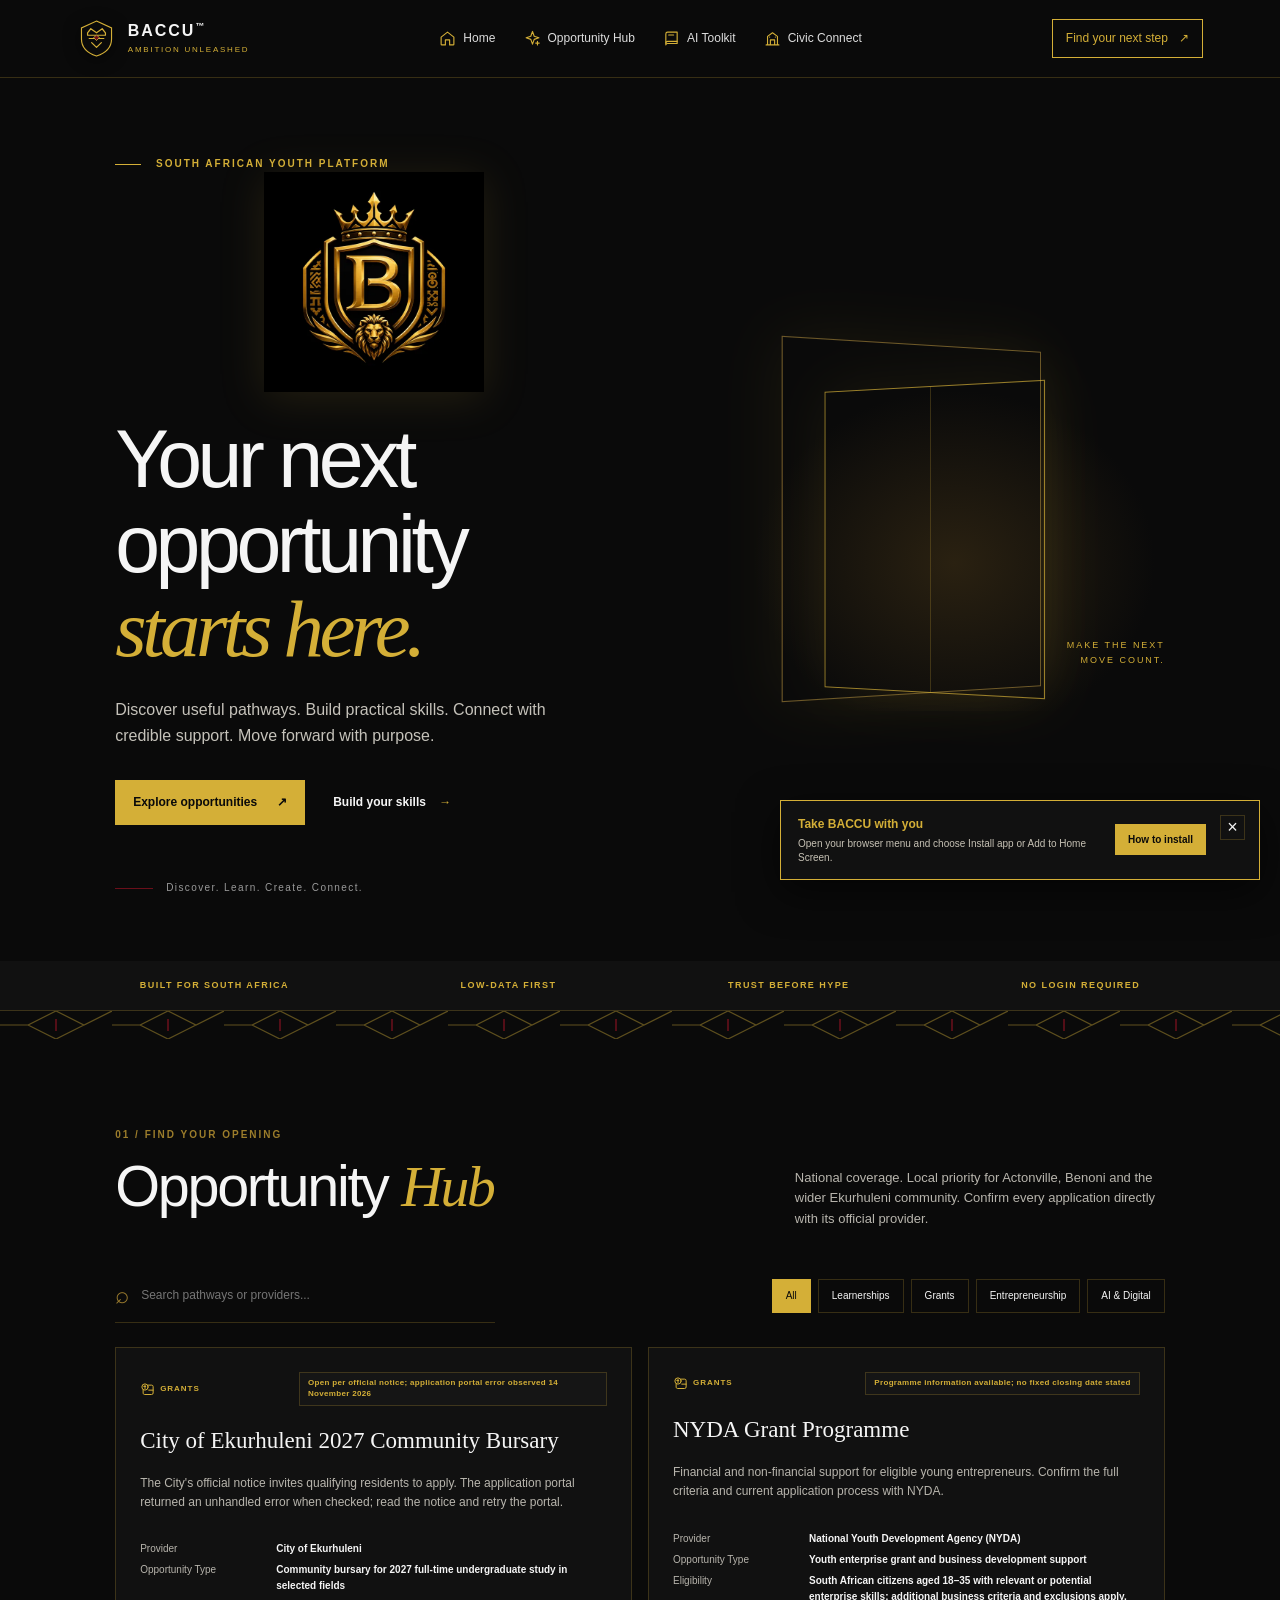
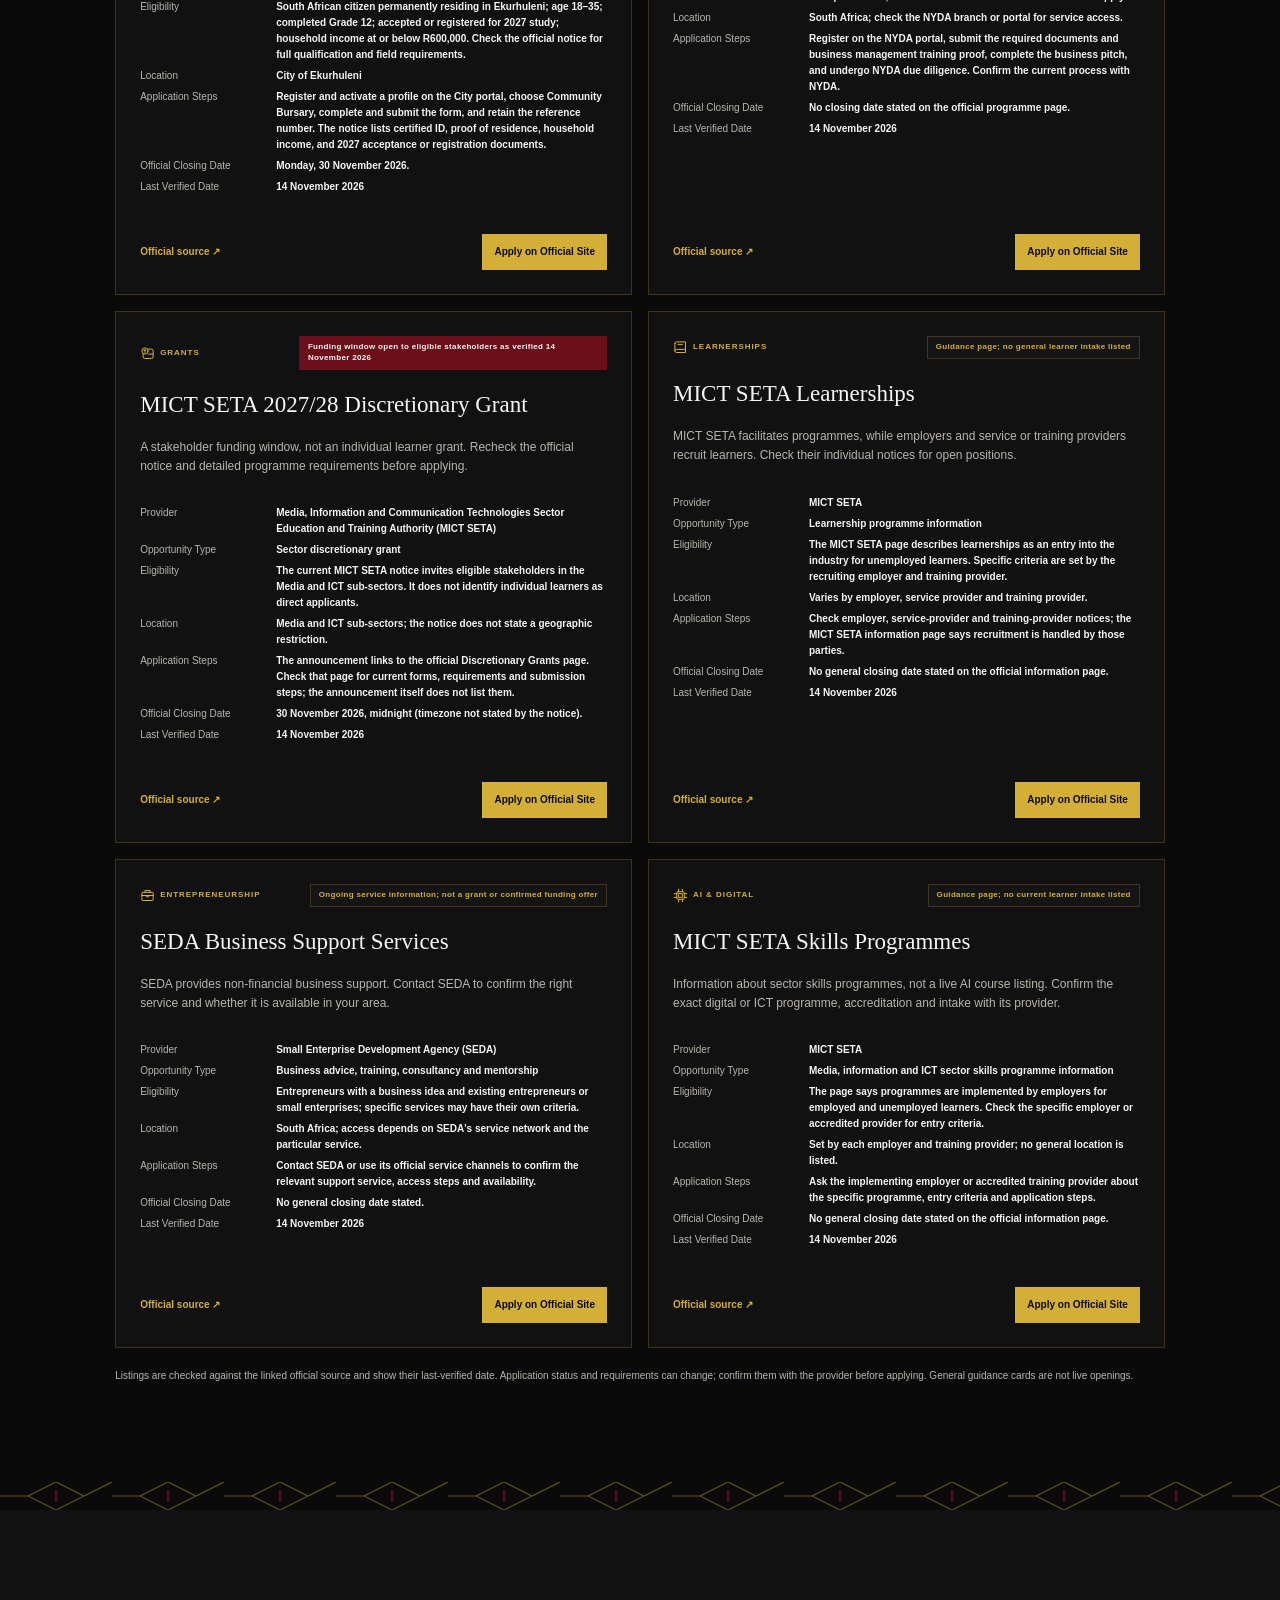
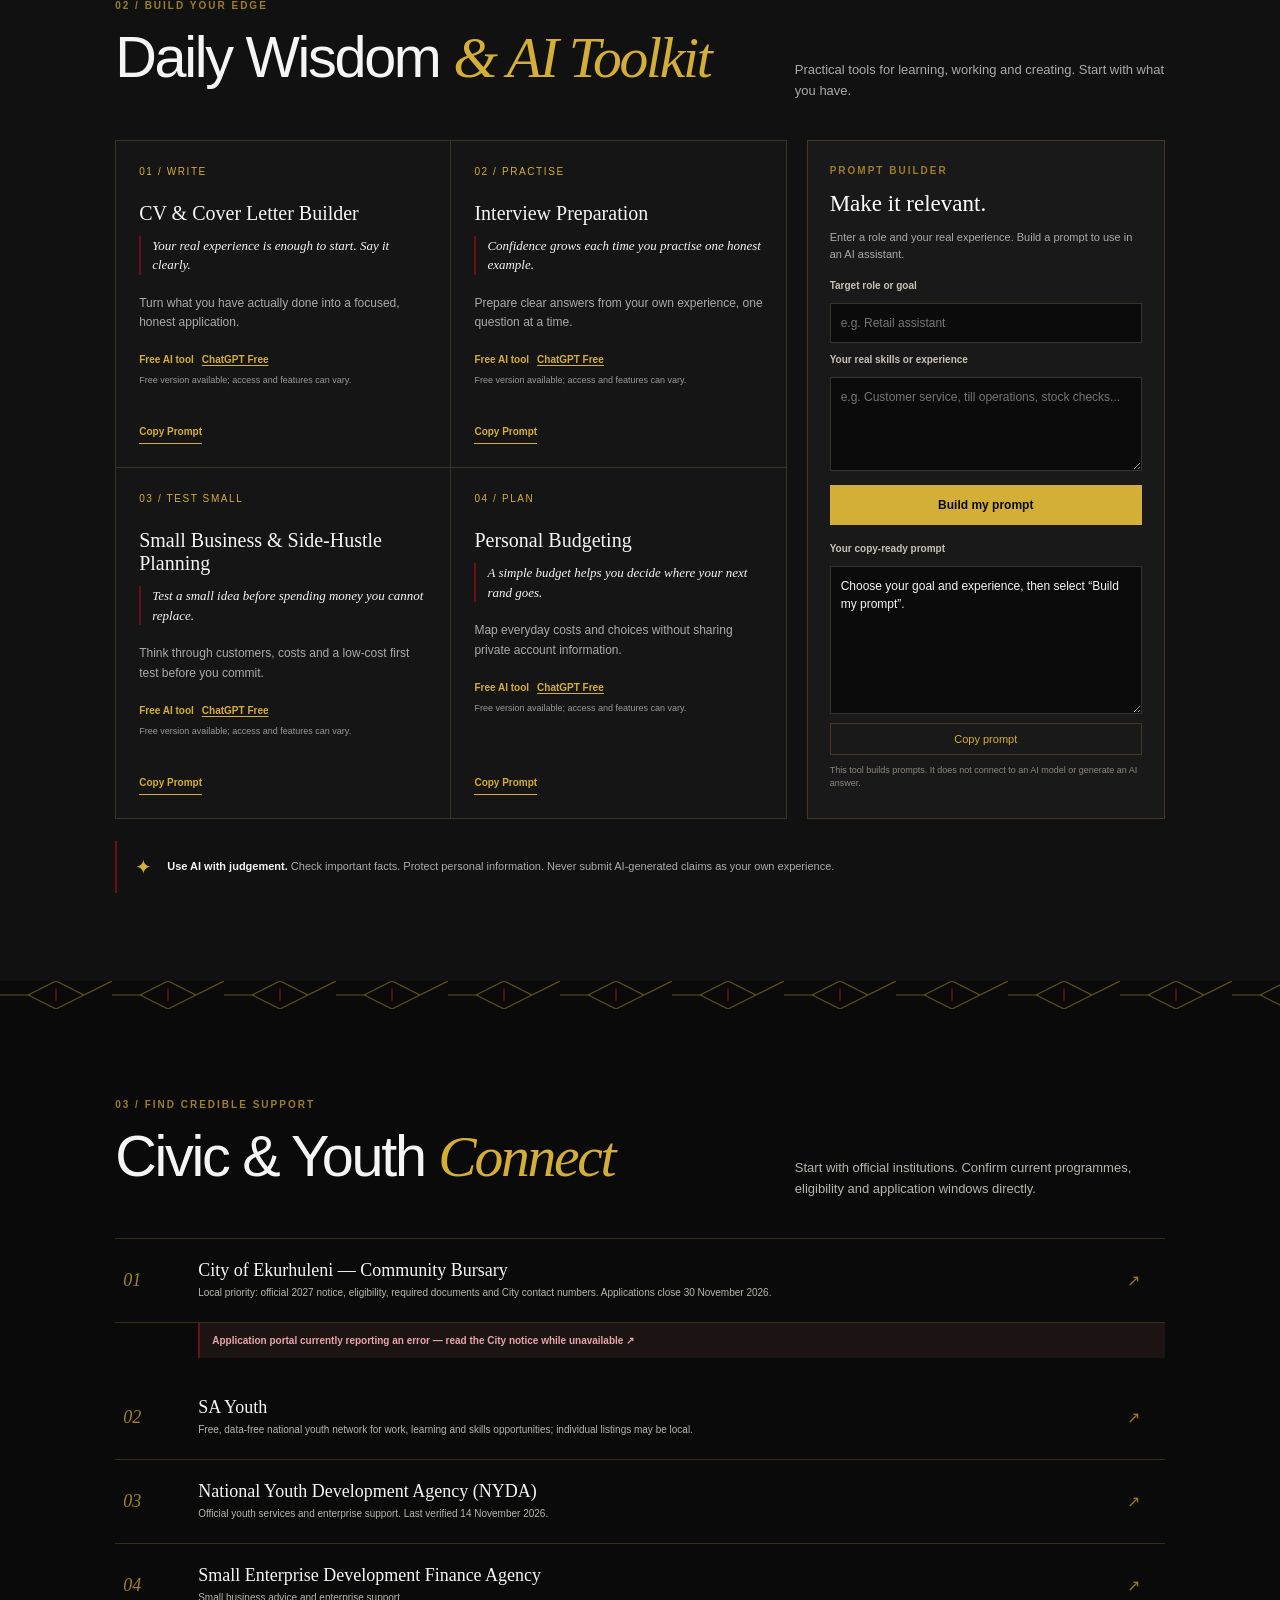
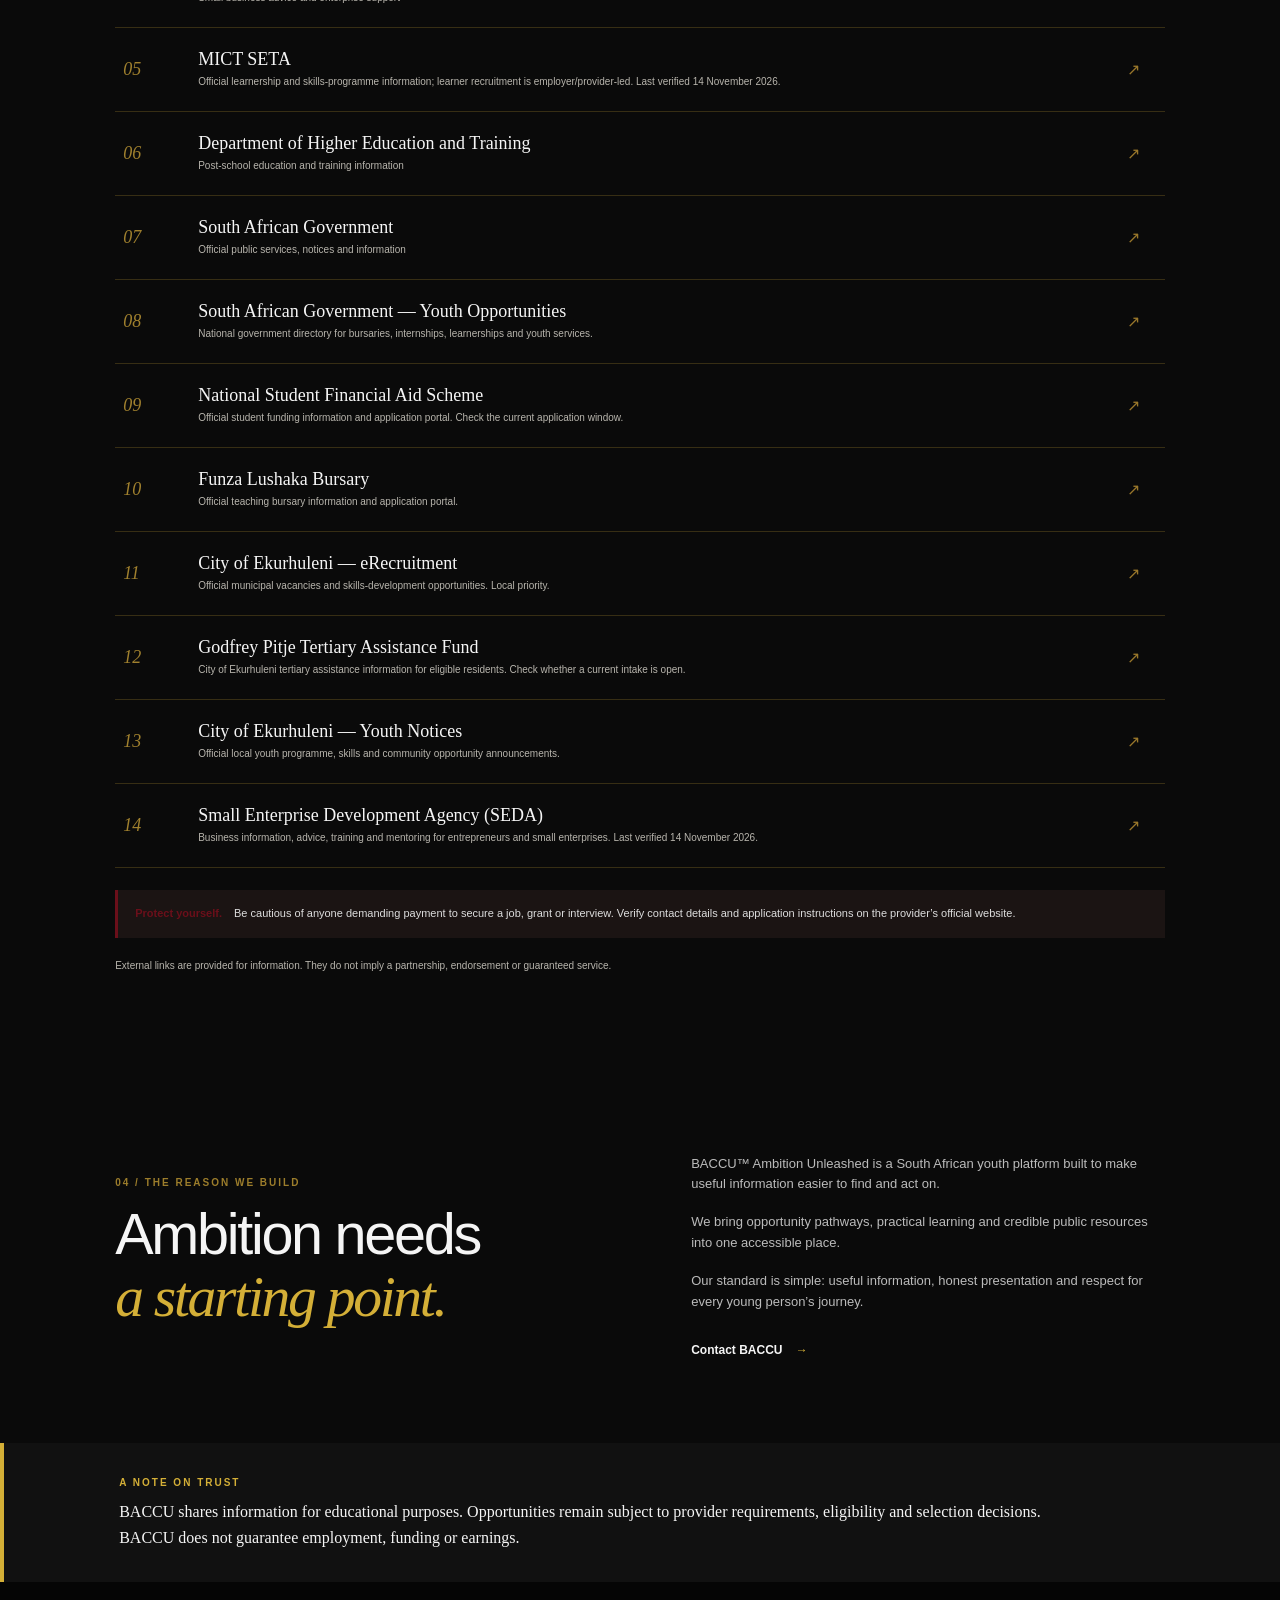
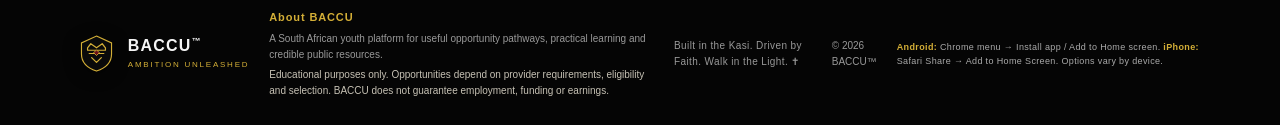
==== commit 69874ead: "Add royal crest assets and PWA icons" ====
--- a/index.html
+++ b/index.html
@@ -10,7 +10,7 @@
   <meta name="apple-mobile-web-app-capable" content="yes">
   <meta name="apple-mobile-web-app-status-bar-style" content="black">
   <link rel="icon" href="assets/icon.svg" type="image/svg+xml">
-  <link rel="apple-touch-icon" href="assets/icon.svg">
+  <link rel="apple-touch-icon" href="assets/icon-192.png">
   <link rel="stylesheet" href="styles.css">
   <title>BACCU™ Ambition Unleashed — Your next opportunity starts here</title>
 </head>
@@ -49,6 +49,7 @@
     <section id="home" class="hero">
       <div class="hero-copy">
         <p class="eyebrow"><span></span> SOUTH AFRICAN YOUTH PLATFORM</p>
+        <img class="hero-cover-art" src="assets/cover-art.webp" width="220" height="220" alt="BACCU Ambition Unleashed Royal Crest" fetchpriority="high">
         <h1>Your next opportunity<br><em>starts here.</em></h1>
         <p class="hero-lede">Discover useful pathways. Build practical skills. Connect with credible support. Move forward with purpose.</p>
         <div class="hero-actions">
--- a/styles.css
+++ b/styles.css
@@ -85,3 +85,16 @@
   .opportunity-actions{align-items:stretch;flex-direction:column}
   .opportunity-apply{width:100%}
 }
+
+/* Daily Wisdom toolkit cards */
+.tool-card{min-height:310px}
+.tool-card .wisdom-note{margin:3px 0 7px;padding-left:11px;border-left:2px solid var(--crimson);color:#f5f5f5;font:italic 13px/1.5 var(--serif)}
+.tool-recommendation{display:flex;align-items:center;flex-wrap:wrap;gap:5px 8px;margin:8px 0 12px!important;color:#d4d0c6!important;font-size:10px!important}
+.tool-recommendation>span{color:var(--gold);font-weight:700}
+.tool-recommendation a{color:var(--gold);font-weight:700;text-decoration:underline;text-underline-offset:2px}
+.tool-recommendation small{flex-basis:100%;color:#999;font-size:9px}
+.prompt-button.copied{color:var(--white);border-color:var(--gold)}
+@media(max-width:680px){.tool-card{min-height:280px}}
+
+
+.hero-cover-art{display:block;width:220px;height:220px;object-fit:contain;object-position:center;margin:0 auto 18px;filter:drop-shadow(0 6px 22px #d4af3720)}
